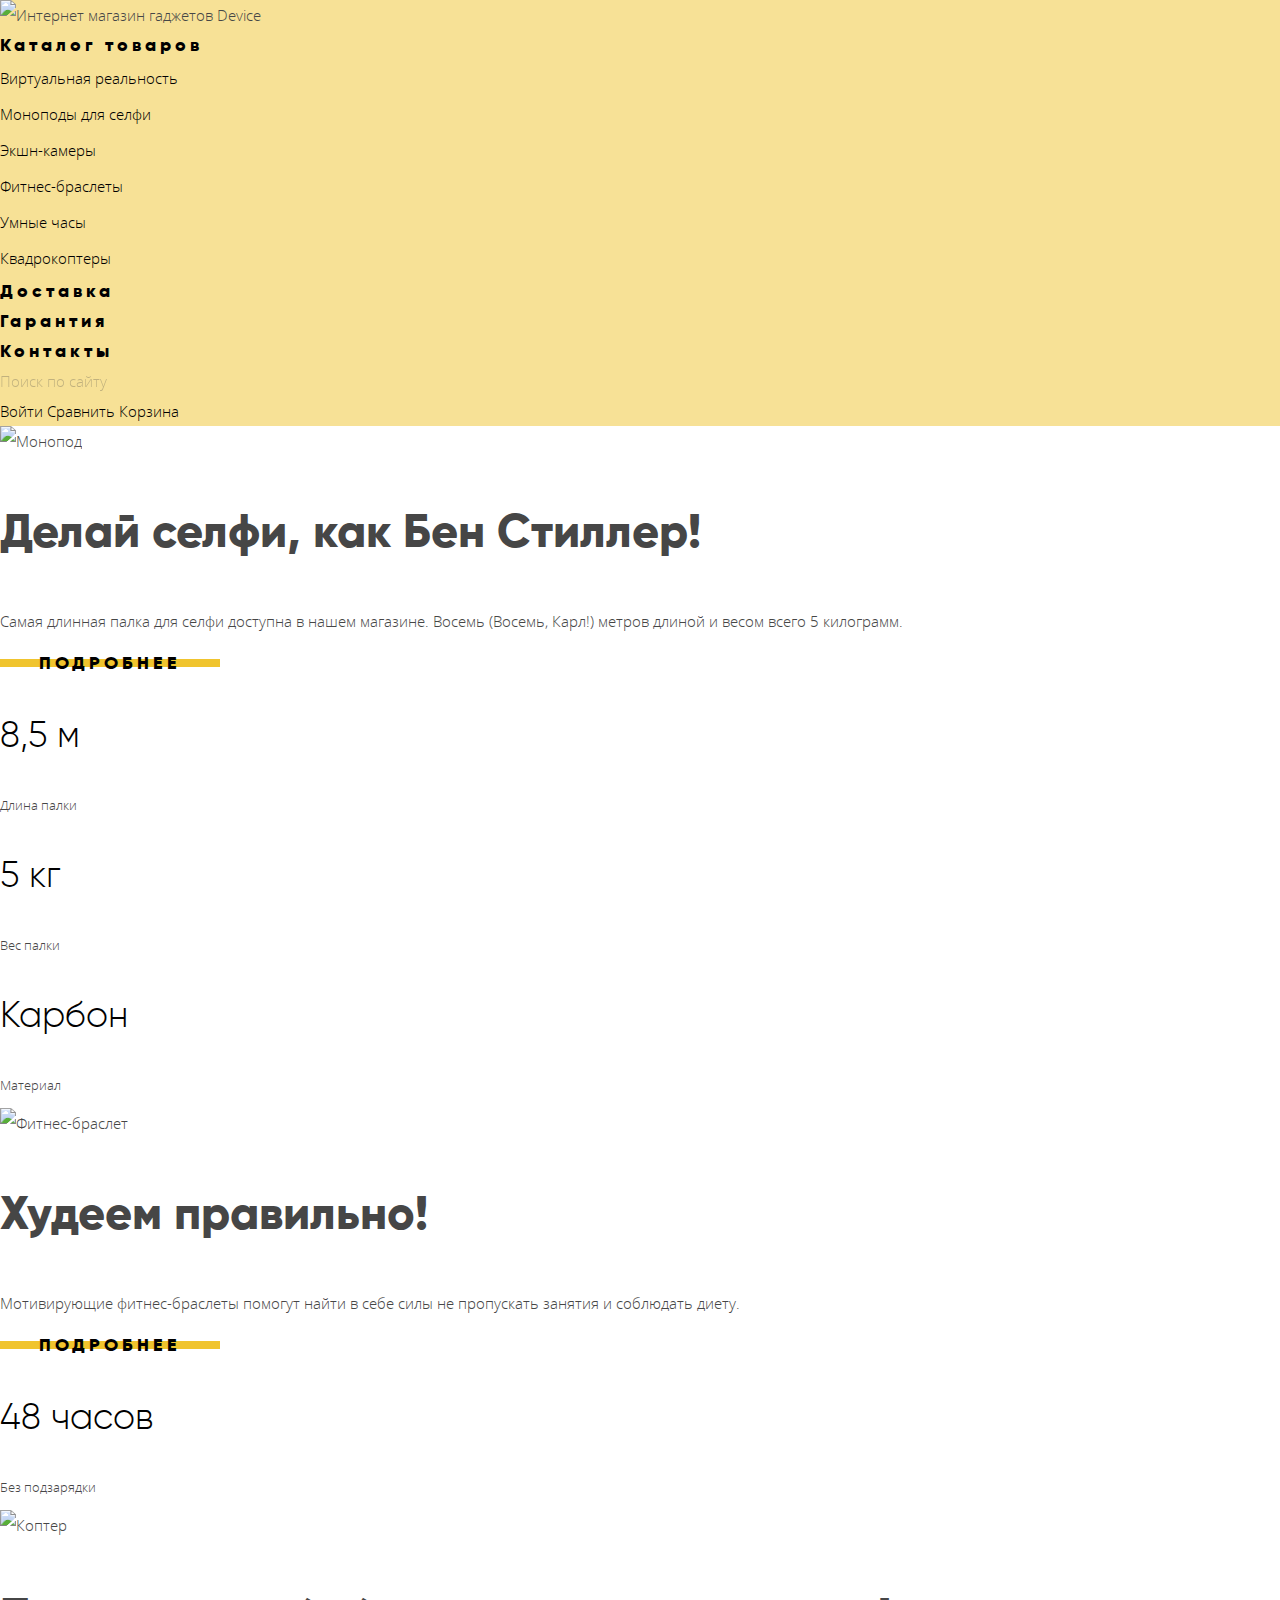
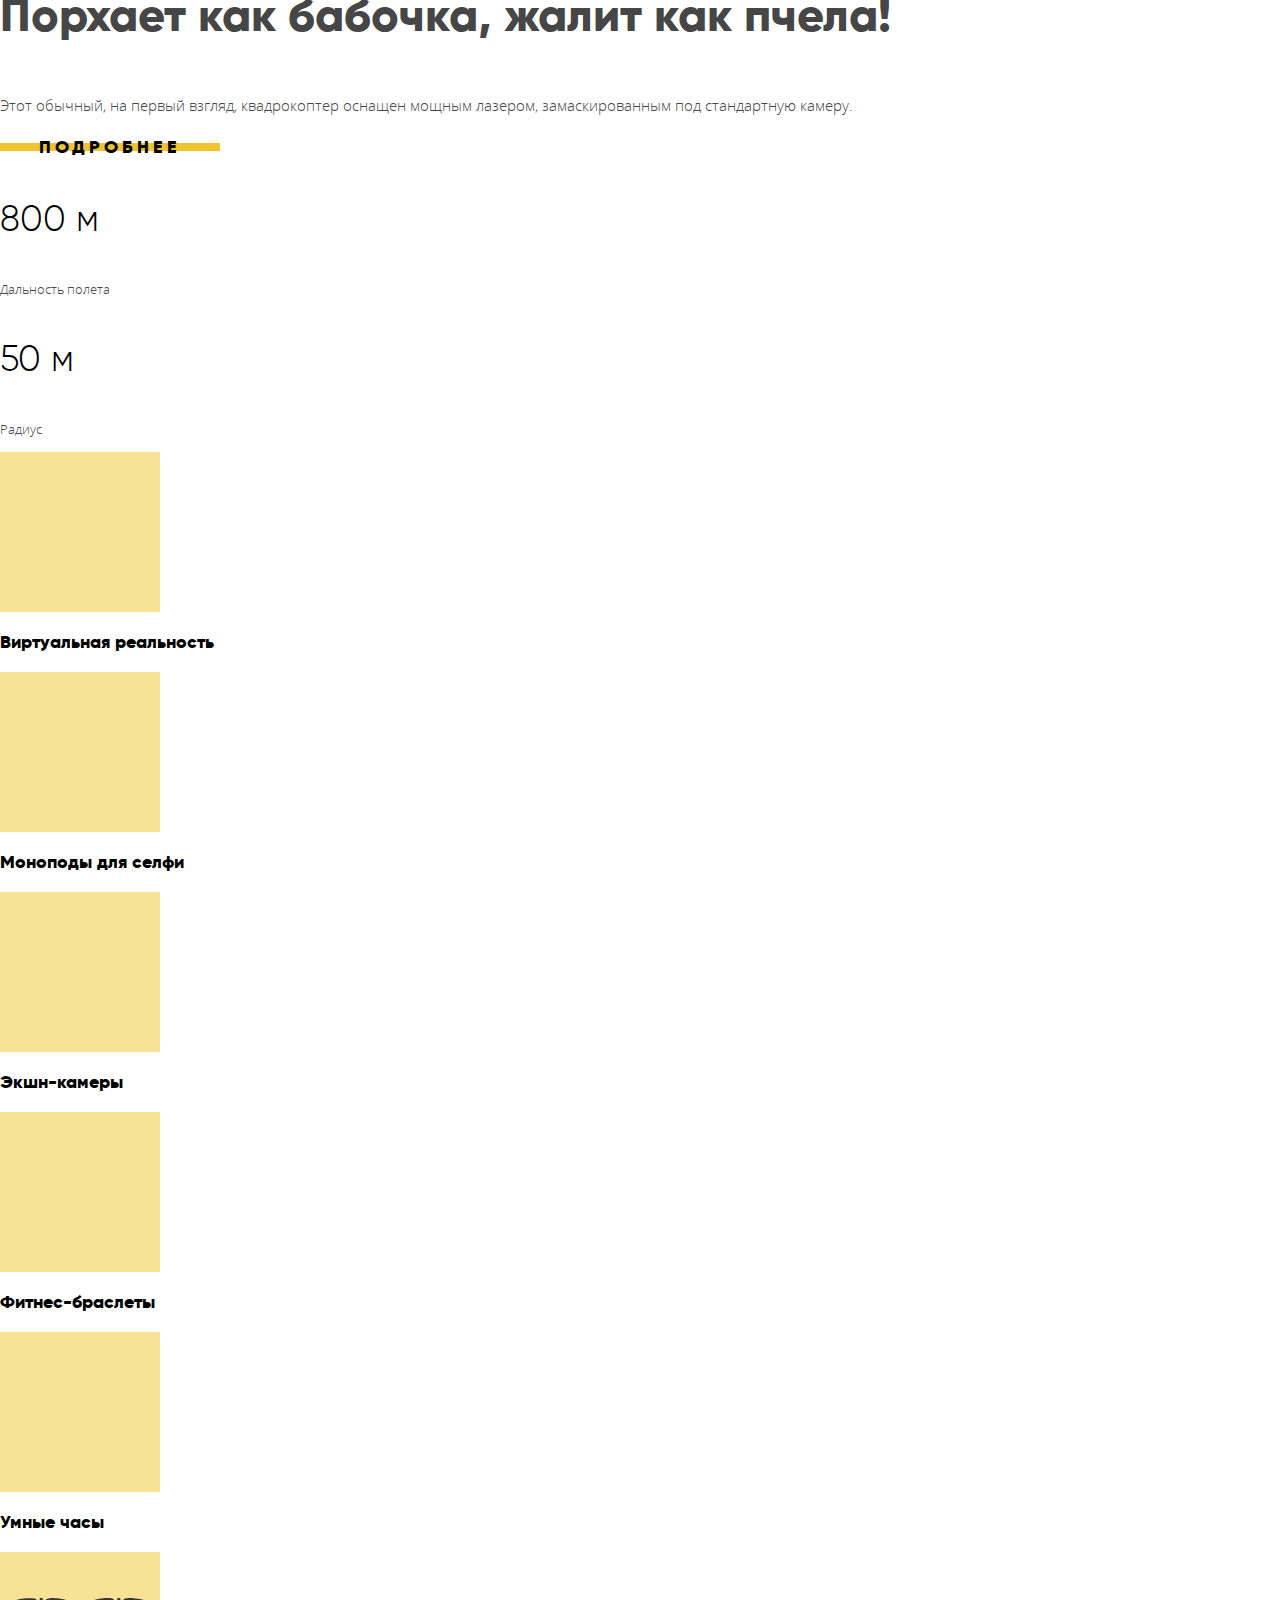
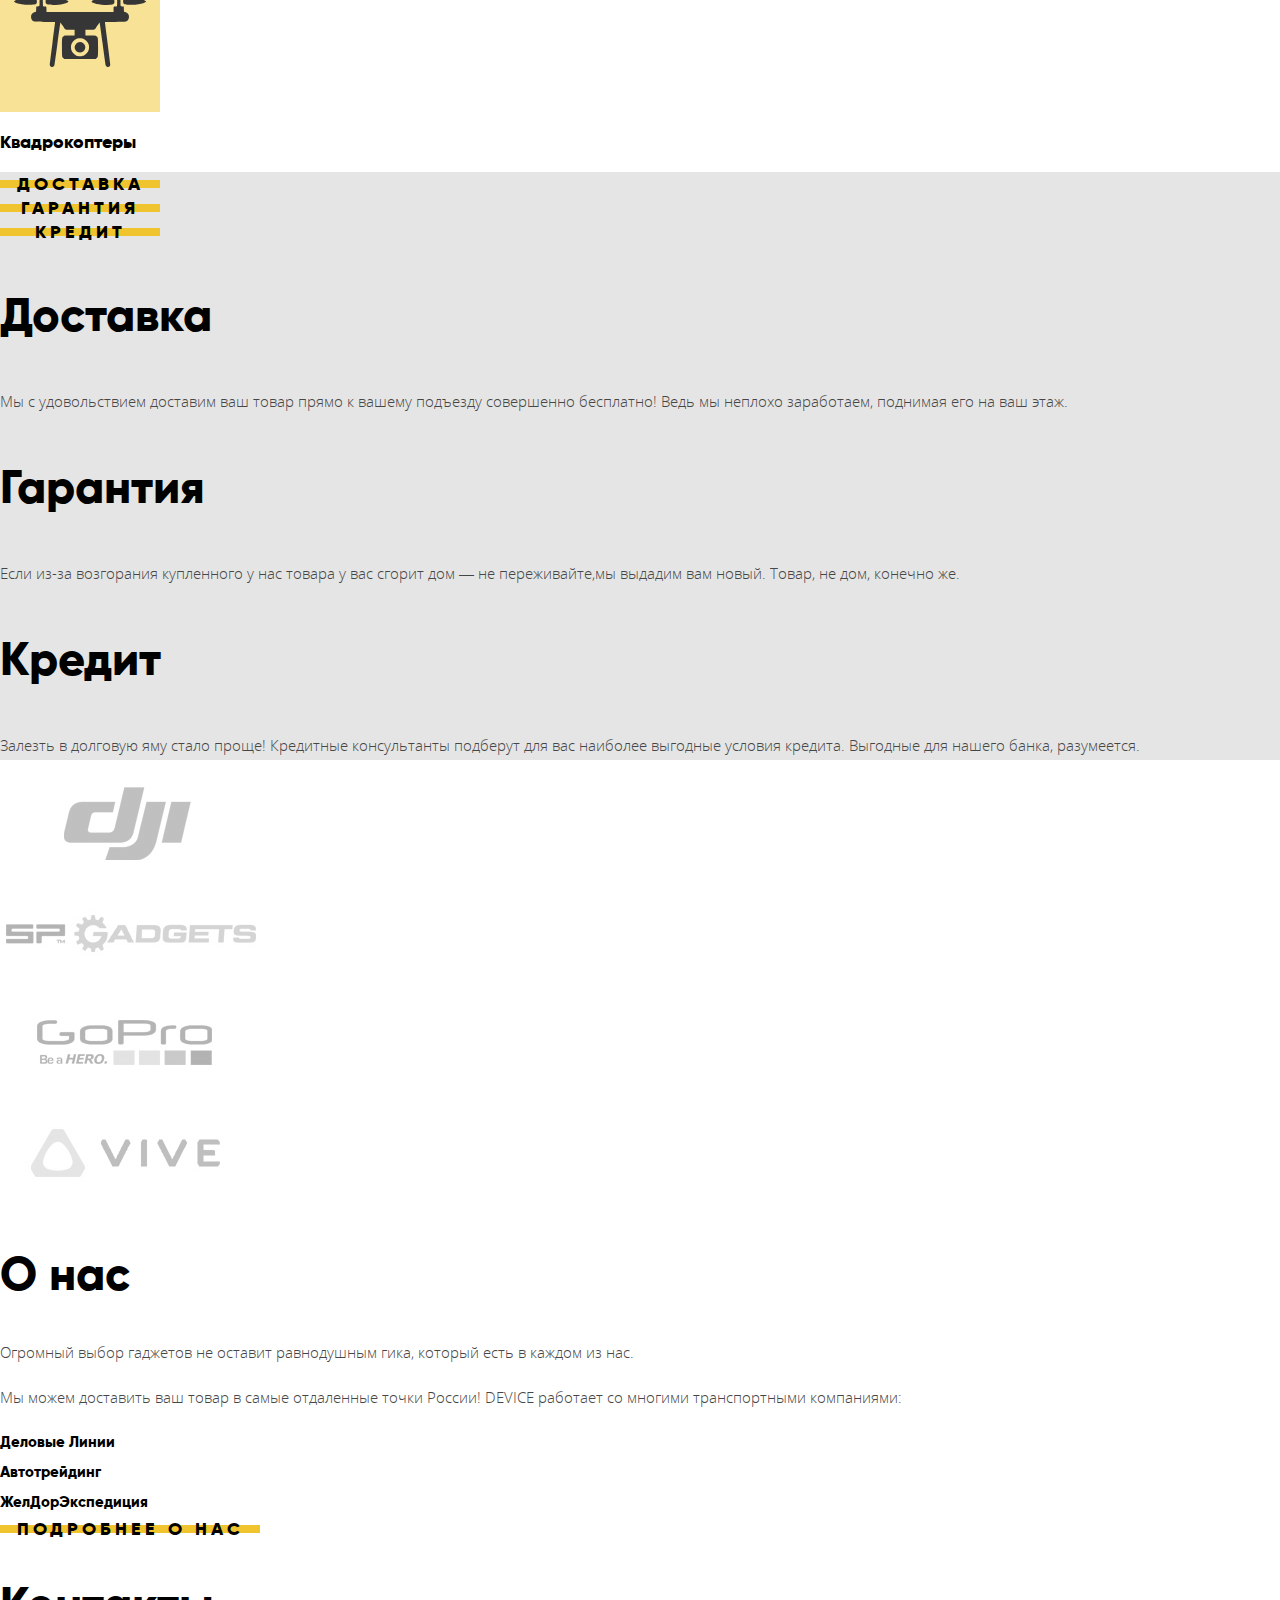
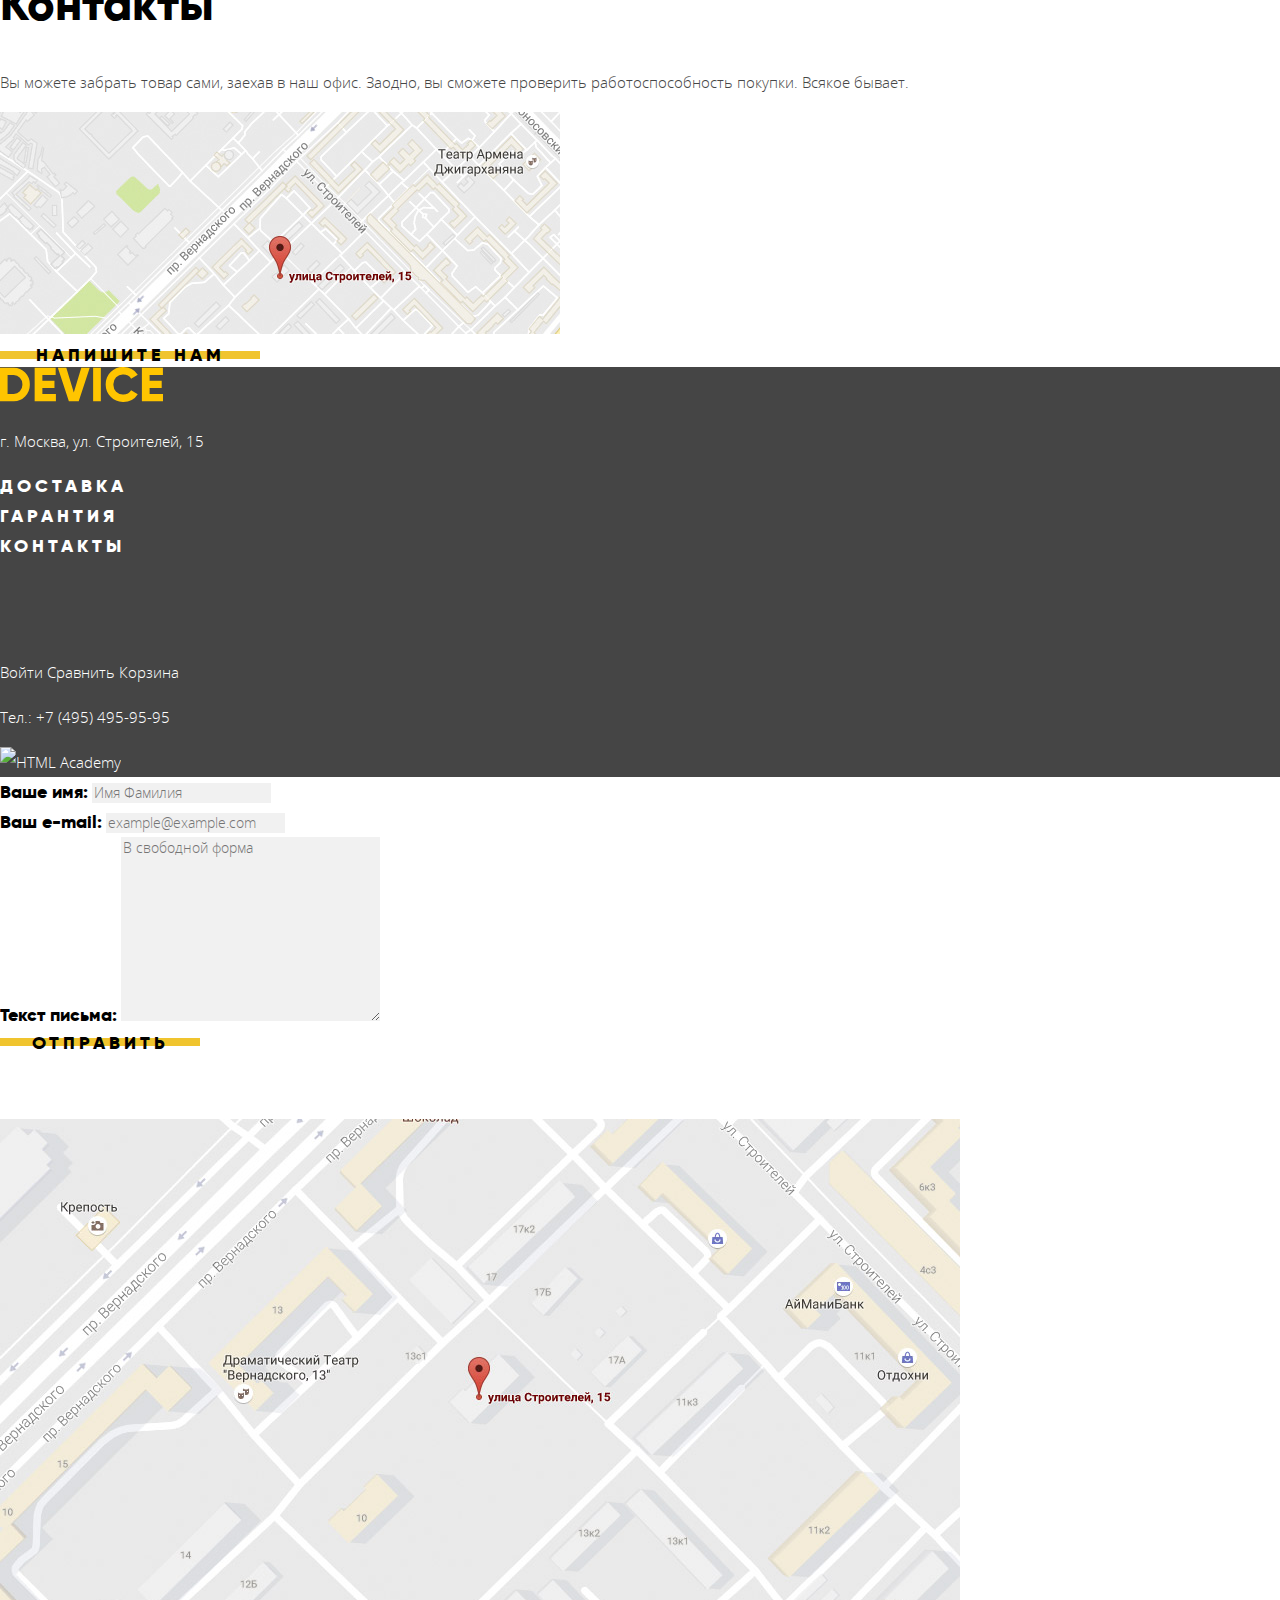
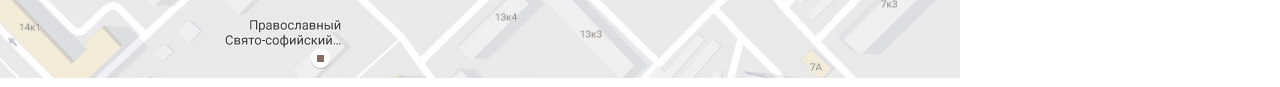
==== index.html @ e54c7c05 "Внесены небольшие изменения" ====
<!DOCTYPE html>
<html lang="ru">

<head>
  <meta charset="utf-8">
  <title>HTML Academy: Девайс</title>
  <link rel="stylesheet" href="css/normalize.css">
  <link rel="stylesheet" href="css/style.css">
</head>

<body>
  <header class="page-header">
    <nav class="page-navigation">
      <a aria-current="page">
        <img class="logo page-header__logo" src="img/logo.svg" width="163" height="35"
          alt="Интернет магазин гаджетов Device">
      </a>
      <ul class="main-menu list-format">
        <li class="main-menu__item">
          <a href="#">Каталог товаров</a>
          <ul class="sub-menu list-format">
            <li class="sub-menu__item"><a href="#">Виртуальная реальность</a></li>
            <li class="sub-menu__item"><a href="catalog-monopods.html">Моноподы для селфи</a></li>
            <li class="sub-menu__item"><a href="#">Экшн-камеры</a></li>
            <li class="sub-menu__item"><a href="#">Фитнес-браслеты</a></li>
            <li class="sub-menu__item"><a href="#">Умные часы</a></li>
            <li class="sub-menu__item"><a href="#">Квадрокоптеры</a></li>
          </ul>
        </li>
        <li class="main-menu__item"><a href="#">Доставка</a></li>
        <li class="main-menu__item"><a href="#">Гарантия</a></li>
        <li class="main-menu__item"><a href="#">Контакты</a></li>
      </ul>

      <form class="search-form" action="#" method="get">
        <label class="search-form__label" for="search-field">Поиск по сайту</label>
        <input class="search-form__field" type="search" name="search" id="search-field" placeholder="Введите текст">
        <button class="search-form__button" type="submit">Найти</button>
      </form>

      <a class="login-button header-user-menu__button" href="#">Войти</a>
      <a class="compare-button header-user-menu__button" href="#">Сравнить</a>
      <a class="cart-button header-user-menu__button" href="#">Корзина</a>
    </nav>
  </header>

  <main class="content">

    <h1 class="content__page-title visually-hidden">Интернет магазин гаджетов «Device»</h1>

    <section class="slider">

      <h2 class="content__section-title visually-hidden">Специальные предложения</h2>

      <article class="slider__item">
        <h3 class="slider__title visually-hidden">Монопод</h3>
        <img class="slider__image" src="img/slider-1.png" width="384" height="486" alt="Монопод">
        <p class="slider__motto">Делай селфи, как Бен Стиллер!</p>
        <p class="content__text">Самая длинная палка для селфи доступна в нашем магазине.
          Восемь (Восемь, Карл!) метров длиной и весом всего 5 килограмм.
        </p>
        <a class="content__button slider__button" href="#">Подробнее</a>
        <ul class="features list-format">
          <li class="feature-item">
            <p class="feature-item__text--big">8,5 м</p>
            <p class="feature-item__text--small">Длина палки</p>
          </li>
          <li class="feature-item">
            <p class="feature-item__text--big">5 кг</p>
            <p class="feature-item__text--small">Вес палки</p>
          </li>
          <li class="feature-item">
            <p class="feature-item__text--big">Карбон</p>
            <p class="feature-item__text--small">Материал</p>
          </li>
        </ul>
      </article>

      <article class="slider__item">
        <h3 class="slider__title visually-hidden">Фитнес-браслет</h3>
        <img class="slider__image" src="img/slider-2.png" width="345" height="485" alt="Фитнес-браслет">
        <p class="slider__motto">Худеем правильно!</p>
        <p class="slider__text">Мотивирующие фитнес-браслеты помогут найти в себе силы
          не пропускать занятия и соблюдать диету.</p>
        <a class="content__button slider__button" href="#">Подробнее</a>
        <ul class="features list-format">
          <li class="feature-item">

            <p class="feature-item__text--big">48 часов</p>
            <p class="feature-item__text--small">Без подзарядки</p>

          </li>
        </ul>
      </article>

      <article class="slider__item">
        <h3 class="slider__title visually-hidden">Коптер</h3>
        <img class="slider__image" src="img/slider-3.png" width="526" height="334" alt="Коптер">
        <p class="slider__motto">Порхает как бабочка, жалит как пчела!</p>
        <p class="slider__text">Этот обычный, на первый взгляд, квадрокоптер оснащен
          мощным лазером, замаскированным под стандартную камеру.</p>
        <a class="content__button slider__button" href="#">Подробнее</a>
        <ul class="features list-format">
          <li class="feature-item">
            <p class="feature-item__text--big">800 м</p>
            <p class="feature-item__text--small">Дальность полета</p>
          </li>
          <li class="feature-item">
            <p class="feature-item__text--big">50 м</p>
            <p class="feature-item__text--small">Радиус
          </li>
        </ul>
      </article>
    </section>

    <section class="popular">

      <h2 class="content__section-title visually-hidden">Популярные товары</h2>

      <ul class="popular__list list-format">
        <li class="popular__item">
          <a href="#">
            <div class="popular__img-bg">
              <div class="popular__img vr"></div>
            </div>
            <h3 class="popular__title">Виртуальная реальность</h3>
          </a>
        </li>

        <li class="popular__item">
          <a href="catalog-monopods.html">
            <div class="popular__img-bg ">
              <div class="popular__img monopods"></div>
            </div>
            <h3 class="popular__title">Моноподы для селфи</h3>
          </a>
        </li>

        <li class="popular__item">
          <a href="#">
            <div class="popular__img-bg">
              <div class="popular__img cameras"></div>
            </div>
            <h3 class="popular__title">Экшн-камеры</h3>
          </a>
        </li>

        <li class="popular__item">
          <a href="#">
            <div class="popular__img-bg">
              <div class="popular__img fitness-trackers"></div>
            </div>
            <h3 class="popular__title">Фитнес-браслеты</h3>
          </a>
        </li>
        <li class="popular__item">
          <a href="#">
            <div class="popular__img-bg">
              <div class="popular__img smart-watches"></div>
            </div>
            <h3 class="popular__title">Умные часы</h3>
          </a>
        </li>
        <li class="popular__item">
          <a href="#">
            <div class="popular__img-bg">
              <div class="popular__img copters"></div>
            </div>
            <h3 class="popular__title">Квадрокоптеры</h3>
          </a>
        </li>
      </ul>
    </section>

    <section class="services">

      <h2 class="content__section-title visually-hidden">Сервис</h2>

      <div class="services__left-side">
        <ul class="services__links list-format">
          <li class="services__link-item">
            <a class="content__button services__button" href="#">Доставка</a>
          </li>
          <li class="services__link-item">
            <a class="content__button services__button" href="#">Гарантия</a>
          </li>
          <li class="services__link-item">
            <a class="content__button services__button" href="#">Кредит</a>
          </li>
        </ul>
      </div>

      <div class="services__right_side">
        <ul class="services__list list-format">
          <li class="services__item">
            <h3 class="content__section-title">Доставка</h3>
            <p class="content__text">Мы с удовольствием доставим ваш товар прямо к вашему подъезду совершенно бесплатно!
              Ведь мы неплохо заработаем, поднимая его на ваш этаж.</p>
          </li>
          <li class="services__item">
            <h3 class="content__section-title">Гарантия</h3>
            <p class="content__text">Если из-за возгорания купленного у нас товара у вас сгорит дом — не переживайте,мы
              выдадим вам новый. Товар, не дом, конечно же.</p>
          </li>
          <li class="services__item">
            <h3 class="content__section-title">Кредит</h3>
            <p class="content__text">Залезть в долговую яму стало проще! Кредитные консультанты подберут для вас
              наиболее выгодные условия кредита. Выгодные для нашего банка, разумеется.</p>
          </li>
        </ul>
      </div>
    </section>

    <section class="brands">

      <h2 class="content__section-title visually-hidden">Бренды</h2>

      <ul class="brands__list list-format">
        <li class="brands__item">
          <a class="brands__link" href="#">
            <img class="brands__image" src="img/brand-1.jpg" width="260" height="100" alt="DJI">
          </a>
        </li>

        <li class="brands__item">
          <a class="brands__link" href="#">
            <img class="brands__image" src="img/brand-2.jpg" width="260" height="100" alt="SP GADGETS">
          </a>
        </li>

        <li class="brands__item">
          <a class="brands__link" href="#">
            <img class="brands__image" src="img/brand-3.jpg" width="260" height="100" alt="GoPro">
          </a>
        </li>

        <li class="brands__item">
          <a class="brands__link" href="#">
            <img class="brands__image" src="img/brand-4.jpg" width="260" height="100" alt="VIVE">
          </a>
        </li>
      </ul>
    </section>

    <section class="about">
      <h2 class="content__section-title">О нас</h2>
      <p class="content__text">
        Огромный выбор гаджетов не оставит равнодушным гика, который есть в
        каждом из нас.
      </p>
      <p class="content__text">
        Мы можем доставить ваш товар в самые отдаленные точки России! DEVICE
        работает со многими транспортными компаниями:
      </p>
      <ul class="about__list list-format">
        <li class="about__list-item">Деловые Линии</li>
        <li class="about__list-item">Автотрейдинг</li>
        <li class="about__list-item">ЖелДорЭкспедиция</li>
      </ul>
      <a class="content__button about__button" href="#">Подробнее о нас</a>
    </section>

    <section class="contacts">

      <h2 class="content__section-title">Контакты</h2>

      <p class="content__text">
        Вы можете забрать товар сами, заехав в наш офис. Заодно, вы сможете
        проверить работоспособность покупки. Всякое бывает.
      </p>
      <a class="contacts__map" href="#"><img src="img/map.jpg" width="560" height="222"
          alt="Карта офиса по адресу улица Строителей, 15"></a>
      <a class="content__button contacts__button" href="#">Напишите нам</a>
    </section>
  </main>

  <footer class="page-footer">

    <div class="page-footer__left-side">
      <a>
        <img class="logo page-footer__logo" src="img/logo-footer.svg" width="163" height="35"
          alt="Интернет магазин гаджетов Device">
      </a>
      <p class="page-footer__text">г. Москва, ул. Строителей, 15</p>
    </div>

    <div class="page-footer__mid-side">
      <ul class="page-footer__menu list-format">
        <li class="page-footer__menu-item">
          <a href="#">Доставка</a></li>
        <li class="page-footer__menu-item">
          <a href="#">Гарантия</a></li>
        <li class="page-footer__menu-item">
          <a href="#">Контакты</a></li>
      </ul>

      <ul class="page-footer__social list-format">
        <li>
          <a class="page-footer__social-item facebook" href="#" aria-label="facebook"></a>
        </li>

        <li>
          <a class="page-footer__social-item instagram" href="#" aria-label="instagram"></a>
        </li>

        <li>
          <a class="page-footer__social-item twitter" href="#" aria-label="twitter"></a>
        </li>
      </ul>
    </div>

    <div class="page-footer__right-side">
      <a class="login-button footer-user-menu__button" href="#">Войти</a>
      <a class="compare-button footer-user-menu__button" href="#">Сравнить</a>
      <a class="cart-button footer-user-menu__button" href="#">Корзина</a>
      <p class="page-footer__text">Тел.: +7 (495) 495-95-95</p>
      <a class="page-footer__dev-link" href="https://htmlacademy.ru/intensive/htmlcss">
        <img class="page-footer__dev-logo" src="img/logo-html-academy.svg" width="27" height="35" alt="HTML Academy">
      </a>
    </div>
  </footer>

  <section class="write-us">

    <h2 class="visually-hidden content__section-title">Форма обратной связи</h2>

    <form class="write-us__form" action="#" method="post">
      <div class="half-part">
        <label class="write-us__label" for="name-field">Ваше имя:</label>
        <input class="write-us__field" type="text" name="name" id="name-field" placeholder="Имя Фамилия">
      </div>
      <div class="half-part">
        <label class="write-us__label" for="email-field">Ваш e-mail:</label>
        <input class="write-us__field" type="email" name="email" id="email-field" placeholder="example@example.com">
      </div>
      <label class="write-us__label" for="message-field">Текст письма:</label>
      <textarea class="write-us__field" name="message" id="message-field" cols="30" rows="10"
        placeholder="В свободной форма"></textarea>
      <button class="content__button write-us__button " type="submit">Отправить</button>
    </form>

    <button class="close_button" type="button" aria-label="Закрыть"></button>

  </section>

  <section class="popup-map">

    <h2 class="visually-hidden content__section-title">Карта с адресом</h2>

    <img src="img/map-big.jpg" alt="Адрес офиса: г. Москва, ул. Строителей, 15">

    <button class="close_button" type="button" aria-label="Закрыть"></button>

  </section>

</body>

</html>
---- css/style.css ----
@font-face {
  font-family: 'Gilroy';
  font-style: normal;
  font-weight: 800;
  src:
        url('../fonts/gilroyextrabold.woff2') format('woff2'),
        url('../fonts/gilroyextrabold.woff') format('woff');
}

@font-face {
  font-family: 'Gilroy';
  font-style: normal;
  font-weight: 300;
  src:
        url('../fonts/gilroylight.woff2') format('woff2'),
        url('../fonts/gilroylight.woff') format('woff');
}

@font-face {
  font-family: 'Open Sans';
  font-style: normal;
  font-weight: 300;
  src:
        url('../fonts/opensanslight.woff2') format('woff2'),
        url('../fonts/opensanslight.woff') format('woff');
}


body{
  font-family: "Open Sans", "Arial", sans-serif;
  font-size: 15px;
  line-height: 30px;
  font-weight: 300;
  color: #464646;
}

a {
  text-decoration: none;
}

.content__button {
  font-family: "Gilroy", "Arial", sans-serif;
  font-weight: 800;
  font-size: 18px;
  line-height: 24px;
  letter-spacing: 4px;
  text-align: center;
  text-transform: uppercase;
  position: relative;
  display: block;
  color: #000000;
  width: 220px;
  z-index: 1;
}

.content__button::after {
  content: "";
  width: inherit;
  height: 8px;
  background: #f0c42e;
  position: absolute;
  top: 8px;
  left: 0;
  display: block;
  z-index: -1;
}

.content__button:hover::after,
.content__button:focus::after {
  transform: scaleY(5);
}

.content__button:active {
  color: rgba(0, 0, 0, 0.3);
}

.list-format {
  margin: 0;
  padding: 0;
  list-style: none;
}

.visually-hidden {
  position: absolute;
  width: 1px;
  height: 1px;
  margin: -1px;
  border: 0;
  padding: 0;
  clip: rect(0 0 0 0);
  overflow: hidden;
}

/* Header */

.page-navigation{
  background-color: #f7e196;
}

.main-menu a {
  font-family: "Gilroy", "Arial", sans-serif;
  font-size: 18px;
  line-height: 24px;
  font-weight: 800;
  color: #000000;
  letter-spacing: 4px;
}

.main-menu a:hover,
.main-menu a:focus {
  opacity: 0.6;
}

.main-menu a:active {
  opacity: 0.3;
}

.sub-menu a {
  font-family: inherit;
  font-size: 15px;
  line-height: 36px;
  font-weight: 300;
  letter-spacing: 0;
}

.sub-menu a:hover,
.sub-menu a:focus {
  opacity: 0.6;
}

.sub-menu a:active {
  opacity: 0.3;
}

.header-user-menu__button {
  font-family: inherit;
  font-size: 15px;
  line-height: 30px;
  font-weight: 300;
  color: #000000;
}

.header-user-menu__button:hover,
.header-user-menu__button:focus {
  opacity: 0.6;
}

.header-user-menu__button:active {
  opacity: 0.3;
}

.page-header__logo--clickable:hover,
.page-header__logo--clickable:focus {
  opacity: 0.6;
}

.page-header__logo--clickable:active {
  opacity: 0.3;
}

/* ------------------!!!--------------------

                Search Form

  ------------------!!!-------------------- */

.search-form__label {
  opacity: 0.3;
}

.search-form__label:hover {
  opacity: 0.6;
}

.search-form__field {
  border: none;
  background-color: #f7e196;
}

.search-form__button {
  display: none;
  font: inherit;
  background-color: transparent;
  border: 2px solid #000000;
}

.search-form__field::placeholder {
  color: transparent;
}

.search-form__field:focus {
  border-bottom: 2px solid #000000;
}
.search-form__field:focus + .search-form__button {
  display: inline-block;
}

.search-form__field:focus::placeholder {
  color: #000000;

}

.search-form__button:hover,
.search-form__button:focus {
  color: #ffffff;
  background-color: #000000;
}

.search-form__button:active {
  color: rgba(255, 255, 255, 0.3);
  background-color: #000000;
}


/* ------------------!!!-------------------- */



/* Sliders */

.slider__motto {
  font-family: "Gilroy", "Arial", sans-serif;
  font-weight: 800;
  font-size: 47px;
  line-height: 56px;
}

.slider__button {
  width: 220px;
}

.feature-item__text--big {
  font-family: "Gilroy", "Arial", sans-serif;
  font-weight: 300;
  font-size: 36px;
  line-height: 48px;
  color: #000000;

}

.feature-item__text--small {
  font-size: 13px;
  line-height: 20px;
  color: #464646;
  font-weight: 300;
}


/* Popular */

.popular__item a {
  color: #000000;
}

.popular__img-bg {
  height: 160px;
  width: 160px;
  background-color: rgba(240, 197, 46, 0.5);
}

.popular__img {
  height: 160px;
  width: 160px;
  background-repeat: no-repeat;
  background-position: 50% 50%;
}

.vr {
  background-image: url("../img/popular-1.svg");
}

.monopods {
  background-image: url("../img/popular-2.svg");
  background-position: 50% 100%;
}

.cameras {
  background-image: url("../img/popular-3.svg");
}

.fitness-trackers {
  background-image: url("../img/popular-4.svg");
}

.smart-watches {
  background-image: url("../img/popular-5.svg");
}

.copters {
  background-image: url("../img/popular-6.svg");
}

a:hover .popular__img-bg,
a:focus .popular__img-bg           {
  background-color: rgba(240, 197, 46, 1);
}

a:active .popular__img {
  filter: opacity(0.3);
}

.popular__item a:active {
  color: rgba(0, 0, 0, 0.3)
}

.popular__title {
  font-family: "Gilroy", "Arial", sans-serif;
  font-size: 18px;
  line-height: 24px;
}


/* Services */

.services {
  background-color: #e5e5e5;
}

.services__button {
  width: 160px;
}

.services__button:active {
  color: #f7e184;
}

.services__button:active::after {
  width: 278px;
  background-color: #000000;
}

.content__page-title,
.content__section-title {
  font-family: "Gilroy", "Arial", sans-serif;
  font-weight: 800;
  font-size: 47px;
  line-height: 48px;
  color: #000000;
}

.content__text {
  font-weight: 300;
  font-size: 15px;
  line-height: 30px;
  color: #464646;
}

/* Brands */

.brands__item a{
  filter: opacity(.3) grayscale(1);
}

.brands__item a:hover,
.brands__item a:focus {
  filter: none;
}


/* About */

.about__list-item{
  font-family: "Gilroy", "Arial", sans-serif;
  font-weight: 800;
  font-size: 15px;
  line-height: 30px;
  color: #000000;
}

.about__button {
  width: 260px;
}

/* Contacts */

.contacts__button {
  width: 260px;
}

/* Footer */

.page-footer {
  background-color: #454545;
}

.page-footer__logo--clickable:hover,
.page-footer__logo--clickable:focus {
  opacity: 0.6;
}

.page-footer__logo--clickable:active {
  opacity: 0.3;
}

.page-footer__text{
  color: #ffffff;
}

.page-footer a {
  color: #ffffff;
}

.page-footer__menu-item a {
  font-family: "Gilroy", "Arial", sans-serif;
  font-weight: 800;
  font-size: 18px;
  line-height: 24px;
  text-transform: uppercase;
  letter-spacing: 4px;
}

.page-footer__menu-item a:hover,
.page-footer__menu-item a:focus {
  color: rgba(255, 255, 255, 0.6)
}

.page-footer__menu-item a:active {
  color: rgba(255, 255, 255, 0.3)
}

.page-footer__social-item {
  display: block;
  width: 32px;
  height: 32px;
  background-repeat: no-repeat;
  background-position: 50% 50%;
  opacity: 0.3;
}

.page-footer__social-item:hover,
.page-footer__social-item:focus {
  opacity: 0.6;
}

.page-footer__social-item:active {
  opacity: 0.1;
}

.facebook {
  background-image: url("../img/facebook.svg");
}
.instagram {
  background-image: url("../img/instagram.svg");
}
.twitter {
  background-image: url("../img/twetter.svg");
}

.footer-user-menu__button {
  font-family: inherit;
  font-size: 15px;
  line-height: 30px;
  font-weight: 300;
  color: #ffffff;
}

.footer-user-menu__button:hover,
.footer-user-menu__button:focus {
  opacity: 0.6;
}

.footer-user-menu__button:active {
  opacity: 0.3;
}

.page-footer__dev-link:hover,
.page-footer__dev-link:focus {
  opacity: 0.6;
}

.page-footer__dev-link:active {
  opacity: 0.3;
}


/*  write us */

.close_button {
  width: 55px;
  height: 55px;
  border: none;
  background-color: transparent;
  background-image: url("../img/modal-close.svg");
  background-repeat: no-repeat;
  background-position: 50% 50%;
  opacity: .5;
}

.close_button:hover,
.close_button:focus {
  opacity: 1;
}

.close_button:active {
  opacity: .3;
}

.write-us__label {
  font-family: "Gilroy", "Arial", sans-serif;
  font-weight: 800;
  font-size: 18px;
  line-height: 24px;
  color: #000000;
}

.write-us__field {
  border: none;
  background-color: #f1f1f1;
  font-size: 14px;
  line-height: 18px;
}

.write-us__field:hover {
  background-color: #eaeaea;
}

.write-us__field:focus {
  background-color: #ffffff;
  border: 3px solid #f0c52e;
}

.write-us__field:invalid {
  background-color: #edb5b5;
}

.write-us__button {
  width: 200px;
  background-color: transparent;
  border: none;
}


/* breadcrumbs */
.breadcrumbs,
.breadcrumbs__item a{
  color: rgba(0, 0, 0, 0.3);
}

.breadcrumbs__item a:hover,
.breadcrumbs__item a:focus{
  color: rgba(0, 0, 0, 0.6);
}

.breadcrumbs__item a:active {
  color: rgba(0, 0, 0, 0.2);
}




/* Filters */

.filter-sorting-title {
  font-family: "Gilroy", "Arial", sans-serif;
  font-weight: 800;
  font-size: 16px;
  line-height: 24px;
  text-transform: uppercase;
  letter-spacing: 3px;
  color: #000000;
}

.filters__title {
  background-color: #dcdcdc;
}

.filter {
  background-color: #efefef;

}

.filters__button {
  width: 200px;
  border: none;
  background-color: transparent;
}

.form__title {
  font-family: "Gilroy", "Arial", sans-serif;
  font-weight: 800;
  font-size: 18px;
  line-height: 24px;
  letter-spacing: 0px;
  color: #000000;
}

.form__fields {
  border: none;
}

.form__input {
  background-color: transparent;
}

.form__label {
  font-weight: 300;
  font-size: 14px;
  line-height: 40px;
  letter-spacing: 0px;
  color: #000000;

}

/* Sorting */

.sorting {
  background: #efefef;
}


/* Products */

.product-item {
  position: relative;
}

.product-item__hover {
  position: absolute;
  width: 360px;
  height: 380px;
  top: 0;
  display: flex;
  flex-direction: column;
  justify-content: center;
  align-items: center;

  opacity: 0;
}

.product-item__hover a {
  margin-bottom: 20px;
}

.add-to-cart-button {
  width: 200px;
}

.add-to-compare-button {
  font-size: 13px;
  letter-spacing: 0px;
  line-height: 20px;
  color: rgba(0, 0, 0, 0.5);
  font-weight: 300;
}

.add-to-compare-button:hover,
.add-to-compare-button:focus {
  color: rgba(0, 0, 0, 1);
}

.add-to-compare-button:active {
  color: rgba(0, 0, 0, 0.2);
}

.product-item__hover:hover {
  background-color: rgba(238, 238, 238, 0.7);
  opacity: 1;
}

.product-item__title {
  font-family: "Gilroy", "Arial", sans-serif;
  font-weight: 800;
  font-size: 18px;
  line-height: 24px;
  letter-spacing: 0px;

}

.product-item__title a {
  color: #000000;
}


/* Pagination */

.pagination {
  background-color: #ebebeb;
}

.pagination__nav,
.pagination_link {
  font-family: "Gilroy", "Arial", sans-serif;
  font-weight: 800;
  font-size: 16px;
  letter-spacing: 3px;
  line-height: 24px;
  color: #000000;
}

.pagination_link {
  color: rgba(0, 0, 0, 0.3);
}

.current {
  color: #000000;
}

.pagination__nav:hover,
.pagination__nav:focus {
  background-color: #d8d8d8;
}

.pagination__nav:active {
  color: rgba(0, 0, 0, 0.3);
}
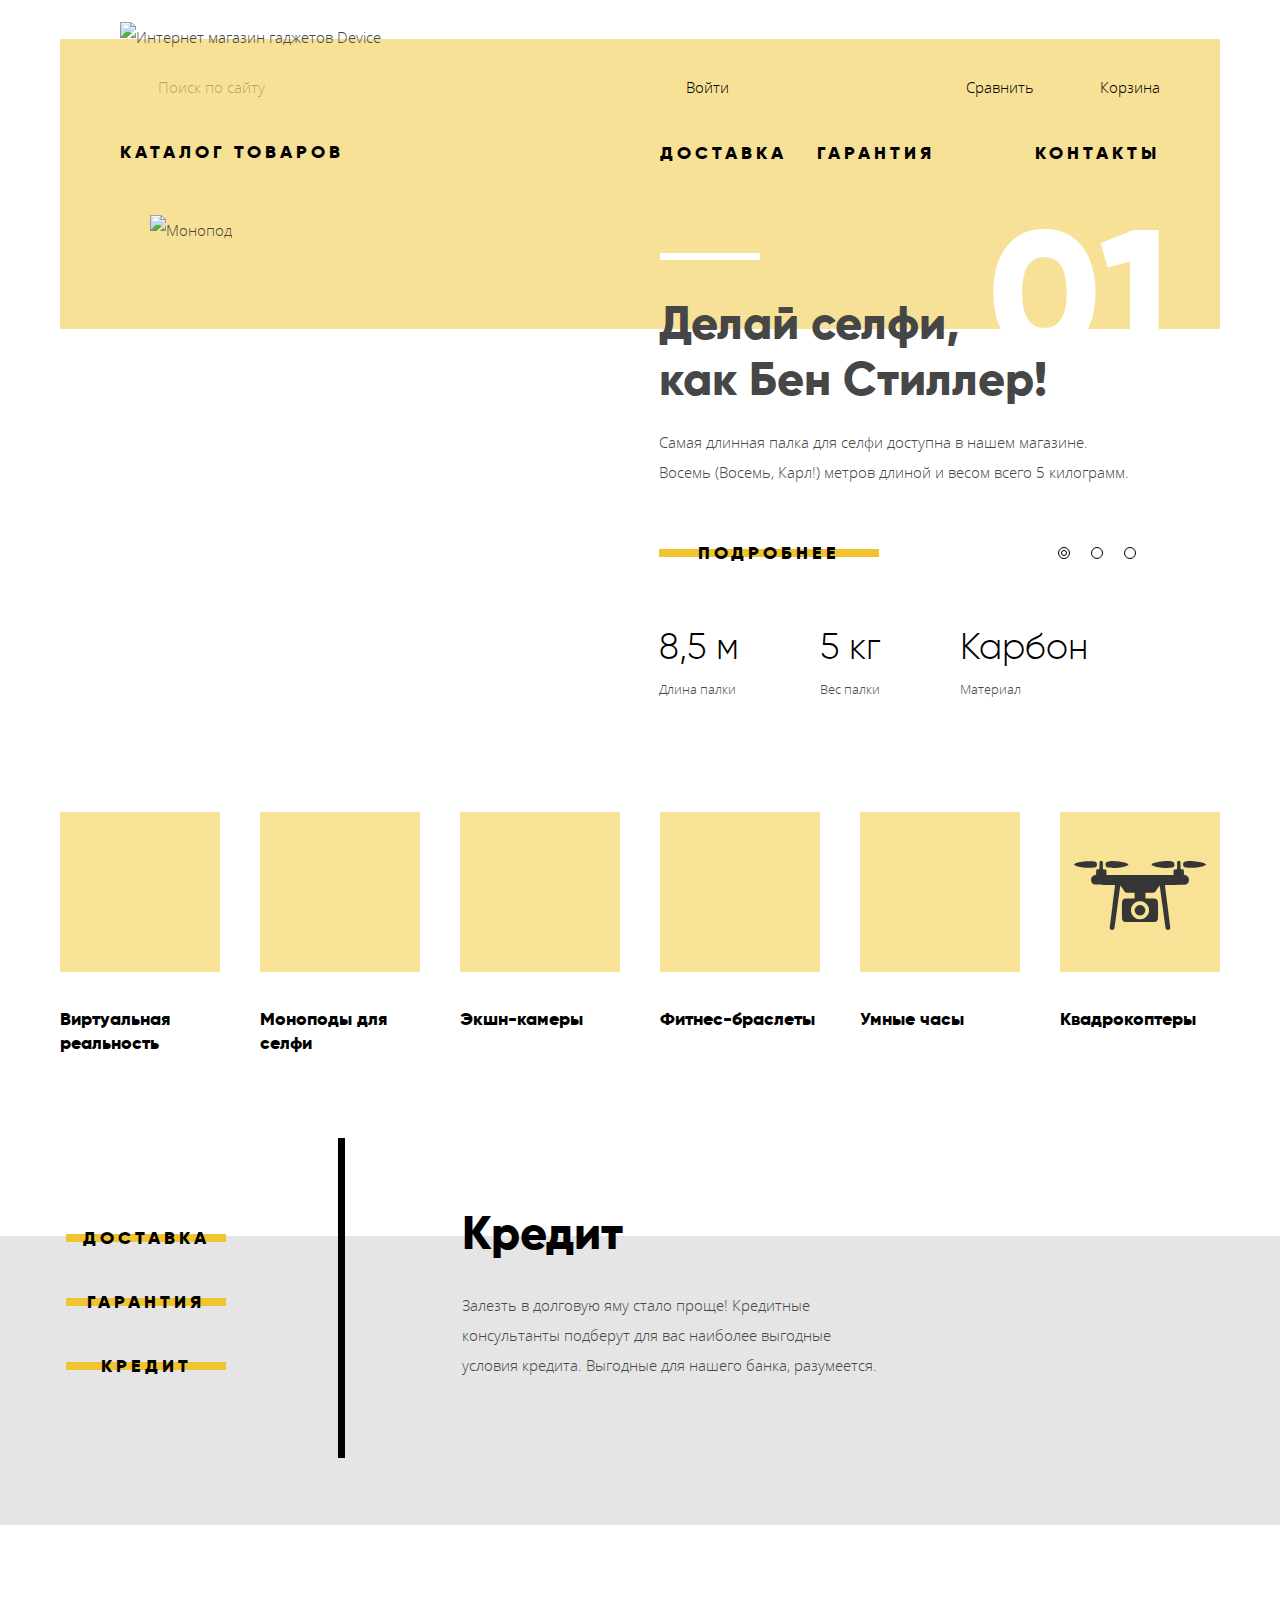
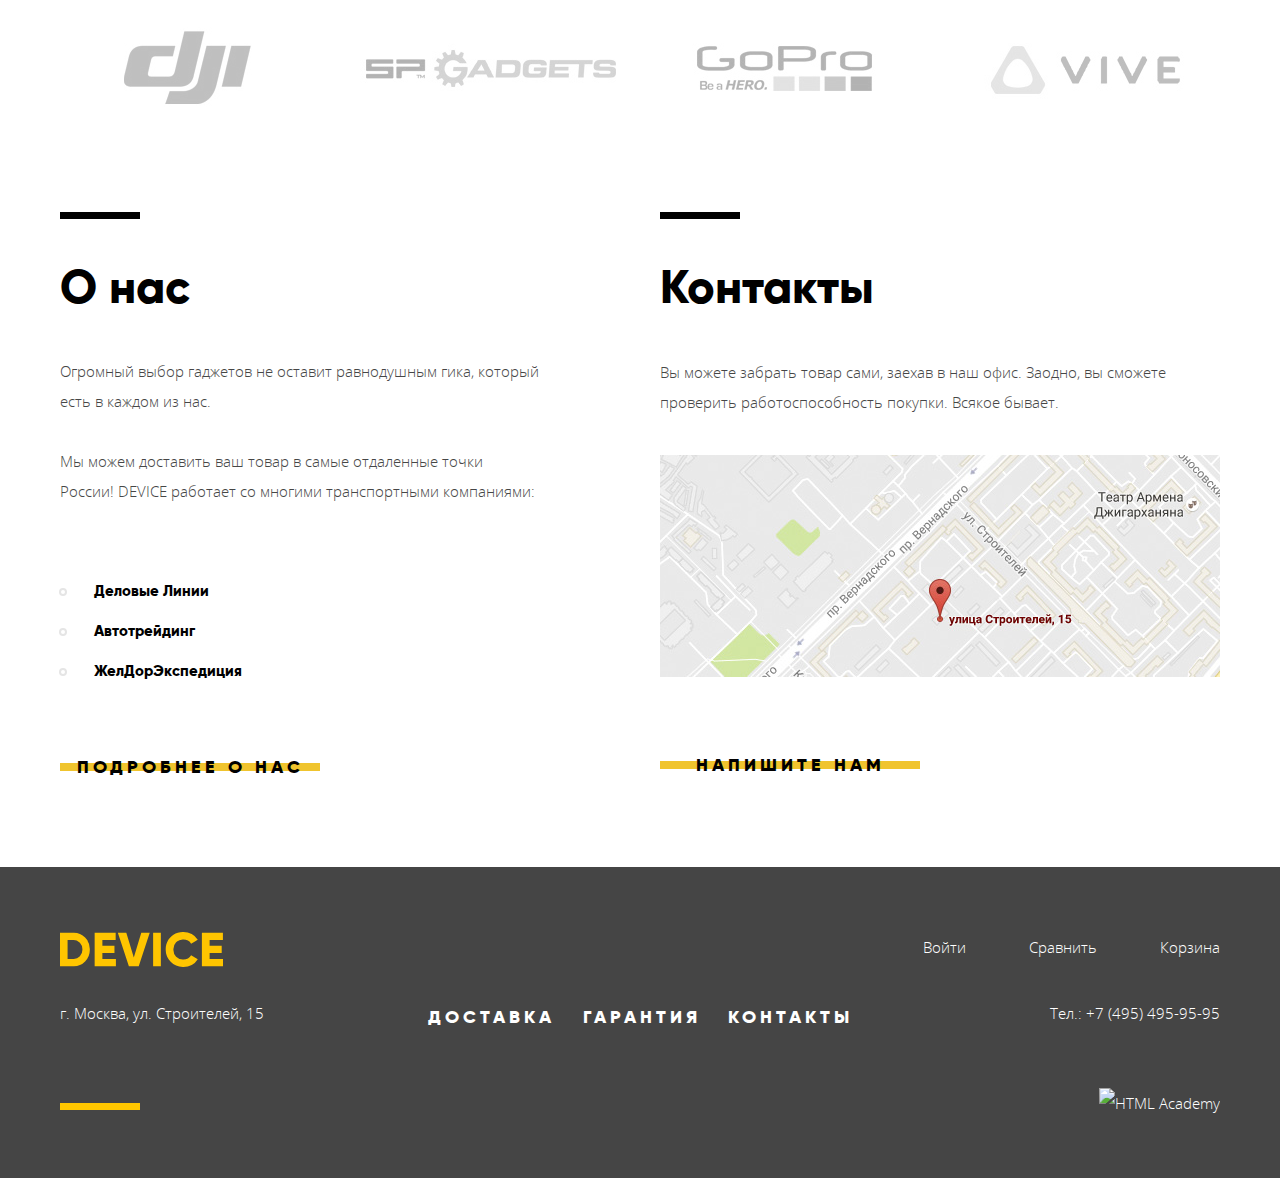
==== commit 5721b02a: "Исправлены сетки" ====
--- a/index.html
+++ b/index.html
@@ -10,37 +10,65 @@
 
 <body>
   <header class="page-header">
-    <nav class="page-navigation">
-      <a aria-current="page">
-        <img class="logo page-header__logo" src="img/logo.svg" width="163" height="35"
+    <nav class="page-navigation container">
+      <a class="page-header__logo-container" aria-current="page">
+        <img class="page-header__logo" src="img/logo.svg" width="163" height="35"
           alt="Интернет магазин гаджетов Device">
       </a>
-      <ul class="main-menu list-format">
-        <li class="main-menu__item">
-          <a href="#">Каталог товаров</a>
-          <ul class="sub-menu list-format">
-            <li class="sub-menu__item"><a href="#">Виртуальная реальность</a></li>
-            <li class="sub-menu__item"><a href="catalog-monopods.html">Моноподы для селфи</a></li>
-            <li class="sub-menu__item"><a href="#">Экшн-камеры</a></li>
-            <li class="sub-menu__item"><a href="#">Фитнес-браслеты</a></li>
-            <li class="sub-menu__item"><a href="#">Умные часы</a></li>
-            <li class="sub-menu__item"><a href="#">Квадрокоптеры</a></li>
-          </ul>
-        </li>
-        <li class="main-menu__item"><a href="#">Доставка</a></li>
-        <li class="main-menu__item"><a href="#">Гарантия</a></li>
-        <li class="main-menu__item"><a href="#">Контакты</a></li>
-      </ul>
-
-      <form class="search-form" action="#" method="get">
-        <label class="search-form__label" for="search-field">Поиск по сайту</label>
-        <input class="search-form__field" type="search" name="search" id="search-field" placeholder="Введите текст">
-        <button class="search-form__button" type="submit">Найти</button>
-      </form>
-
-      <a class="login-button header-user-menu__button" href="#">Войти</a>
-      <a class="compare-button header-user-menu__button" href="#">Сравнить</a>
-      <a class="cart-button header-user-menu__button" href="#">Корзина</a>
+
+      <div class="top">
+        <div class="columns">
+          <div class="column left-column">
+            <form class="search-form" action="#" method="get">
+
+              <label class="search-form__label visually-hidden" for="search-field">Поиск по сайту</label>
+
+              <input class="search-form__field" type="search" name="search" id="search-field"
+                placeholder="Поиск по сайту">
+
+              <button class="search-form__button" type="button">Найти</button>
+
+            </form>
+          </div>
+
+          <div class="column right-column">
+            <a class="login-button header-user-menu__button" href="#">Войти</a>
+            <a class="compare-button header-user-menu__button" href="#">Сравнить</a>
+            <a class="cart-button header-user-menu__button" href="#">Корзина</a>
+          </div>
+        </div>
+      </div>
+
+      <div class="main-menu columns">
+        <div class="column left-column">
+          <div class="main-menu__wrapper">
+            <a class="main-menu__item main-menu__catalog" href="#">Каталог товаров</a>
+            <div class="sub-menu container">
+              <div class="columns">
+                <div class="column left-side">
+                  <a class="sub-menu__item" href="#">Виртуальная реальность</a>
+                  <a class="sub-menu__item" href="catalog-monopods.html">Моноподы для селфи</a>
+                  <a class="sub-menu__item" href="#">Экшн-камеры</a>
+                </div>
+                <div class="column middle-side">
+                  <a class="sub-menu__item" href="#">Фитнес-браслеты</a>
+                  <a class="sub-menu__item" href="">Умные часы</a>
+                </div>
+                <div class="column right-side">
+                  <a class="sub-menu__item" href="#">Квадрокоптеры</a>
+                </div>
+              </div>
+            </div>
+          </div>
+        </div>
+
+        <div class="column right-column">
+          <a class="main-menu__item" href="#">Доставка</a>
+          <a class="main-menu__item" href="#">Гарантия</a>
+          <a class="main-menu__item" href="#">Контакты</a>
+        </div>
+
+      </div>
     </nav>
   </header>
 
@@ -50,74 +78,151 @@
 
     <section class="slider">
 
-      <h2 class="content__section-title visually-hidden">Специальные предложения</h2>
-
-      <article class="slider__item">
-        <h3 class="slider__title visually-hidden">Монопод</h3>
-        <img class="slider__image" src="img/slider-1.png" width="384" height="486" alt="Монопод">
-        <p class="slider__motto">Делай селфи, как Бен Стиллер!</p>
-        <p class="content__text">Самая длинная палка для селфи доступна в нашем магазине.
-          Восемь (Восемь, Карл!) метров длиной и весом всего 5 килограмм.
-        </p>
-        <a class="content__button slider__button" href="#">Подробнее</a>
-        <ul class="features list-format">
-          <li class="feature-item">
-            <p class="feature-item__text--big">8,5 м</p>
-            <p class="feature-item__text--small">Длина палки</p>
-          </li>
-          <li class="feature-item">
-            <p class="feature-item__text--big">5 кг</p>
-            <p class="feature-item__text--small">Вес палки</p>
-          </li>
-          <li class="feature-item">
-            <p class="feature-item__text--big">Карбон</p>
-            <p class="feature-item__text--small">Материал</p>
-          </li>
-        </ul>
-      </article>
-
-      <article class="slider__item">
-        <h3 class="slider__title visually-hidden">Фитнес-браслет</h3>
-        <img class="slider__image" src="img/slider-2.png" width="345" height="485" alt="Фитнес-браслет">
-        <p class="slider__motto">Худеем правильно!</p>
-        <p class="slider__text">Мотивирующие фитнес-браслеты помогут найти в себе силы
-          не пропускать занятия и соблюдать диету.</p>
-        <a class="content__button slider__button" href="#">Подробнее</a>
-        <ul class="features list-format">
-          <li class="feature-item">
-
-            <p class="feature-item__text--big">48 часов</p>
-            <p class="feature-item__text--small">Без подзарядки</p>
-
-          </li>
-        </ul>
-      </article>
-
-      <article class="slider__item">
-        <h3 class="slider__title visually-hidden">Коптер</h3>
-        <img class="slider__image" src="img/slider-3.png" width="526" height="334" alt="Коптер">
-        <p class="slider__motto">Порхает как бабочка, жалит как пчела!</p>
-        <p class="slider__text">Этот обычный, на первый взгляд, квадрокоптер оснащен
-          мощным лазером, замаскированным под стандартную камеру.</p>
-        <a class="content__button slider__button" href="#">Подробнее</a>
-        <ul class="features list-format">
-          <li class="feature-item">
-            <p class="feature-item__text--big">800 м</p>
-            <p class="feature-item__text--small">Дальность полета</p>
-          </li>
-          <li class="feature-item">
-            <p class="feature-item__text--big">50 м</p>
-            <p class="feature-item__text--small">Радиус
-          </li>
-        </ul>
-      </article>
+      <div class="container">
+        <div class="slider__border">
+
+          <h2 class="content__section-title visually-hidden">Специальные предложения</h2>
+
+
+          <input class="slider__btn visually-hidden" type="radio" name="slider_control" id="first" checked>
+          <input class="slider__btn visually-hidden" type="radio" name="slider_control" id="second">
+          <input class="slider__btn visually-hidden" type="radio" name="slider_control" id="third">
+
+
+          <label class="slider__label" for="first" aria-label="Монопод"></label>
+          <label class="slider__label" for="second" aria-label="Фитнес-браслет"></label>
+          <label class="slider__label" for="third" aria-label="Коптер"></label>
+
+
+          <article class="slider__item slider__item--one columns">
+            <h3 class="slider__title visually-hidden">Монопод</h3>
+
+            <div class="column left-side">
+              <img class="slider__image" src="img/slider-1.png" width="384" height="486" alt="Монопод">
+            </div>
+
+            <div class="column right-side">
+              <p class="slider__motto">Делай селфи,<br> как Бен Стиллер!</p>
+              <p class="content__text slider__text">Самая длинная палка для селфи доступна в нашем магазине.<br>
+                Восемь (Восемь, Карл!) метров длиной и весом всего 5 килограмм.
+              </p>
+              <a class="content__button slider__button" href="#">Подробнее</a>
+              <ul class="features list-format">
+                <li class="feature-item">
+                  <p class="feature-item__text--big">8,5 м</p>
+                  <p class="feature-item__text--small">Длина палки</p>
+                </li>
+                <li class="feature-item">
+                  <p class="feature-item__text--big">5 кг</p>
+                  <p class="feature-item__text--small">Вес палки</p>
+                </li>
+                <li class="feature-item">
+                  <p class="feature-item__text--big">Карбон</p>
+                  <p class="feature-item__text--small">Материал</p>
+                </li>
+              </ul>
+            </div>
+          </article>
+
+          <article class="slider__item slider__item--two columns">
+            <h3 class="slider__title visually-hidden">Фитнес-браслет</h3>
+            <div class="column left-side">
+              <img class="slider__image" src="img/slider-2.png" width="345" height="485" alt="Монопод">
+            </div>
+            <div class="column right-side">
+              <p class="slider__motto">Худеем<br> правильно!</p>
+              <p class="content__text slider__text">Мотивирующие фитнес-браслеты помогут найти в себе силы
+                не пропускать занятия и соблюдать диету.
+              </p>
+              <a class="content__button slider__button" href="#">Подробнее</a>
+              <ul class="features list-format">
+                <li class="feature-item">
+                  <p class="feature-item__text--big">48 часов</p>
+                  <p class="feature-item__text--small">Без подзарядки</p>
+                </li>
+              </ul>
+            </div>
+          </article>
+
+          <article class="slider__item slider__item--three columns">
+            <h3 class="slider__title visually-hidden">Коптер</h3>
+            <div class="column left-side">
+              <img class="slider__image" src="img/slider-3.png" width="526" height="334" alt="Монопод">
+            </div>
+            <div class="column right-side">
+              <p class="slider__motto">Порхает как бабочка,<br>
+                жалит как пчела!</p>
+              <p class="content__text slider__text">Этот обычный, на первый взгляд, квадрокоптер оснащен
+                мощным лазером, замаскированным под стандартную камеру.
+
+              </p>
+              <a class="content__button slider__button" href="#">Подробнее</a>
+              <ul class="features list-format">
+                <li class="feature-item">
+                  <p class="feature-item__text--big">800 м</p>
+                  <p class="feature-item__text--small">Дальность полета</p>
+                </li>
+                <li class="feature-item">
+                  <p class="feature-item__text--big">50 м</p>
+                  <p class="feature-item__text--small">Радиус поражения</p>
+                </li>
+              </ul>
+            </div>
+          </article>
+
+          <!-- <article class="slider__item slider__item--two columns">
+              <h3 class="slider__title visually-hidden">Фитнес-браслет</h3>
+              <div class="column">
+                <img class="slider__image" src="img/slider-2.png" width="345" height="485" alt="Фитнес-браслет">
+              </div>
+              <div class="column right-side">
+                <p class="slider__motto">Худеем правильно!</p>
+                <p class="slider__text slider__text">Мотивирующие фитнес-браслеты помогут найти в себе силы
+                  не пропускать занятия и соблюдать диету.</p>
+                <a class="content__button slider__button" href="#">Подробнее</a>
+                <ul class="features list-format">
+                  <li class="feature-item">
+
+                    <p class="feature-item__text--big">48 часов</p>
+                    <p class="feature-item__text--small">Без подзарядки</p>
+
+                  </li>
+                </ul>
+              </div>
+            </article>
+
+            <article class="slider__item slider__item--three columns">
+              <h3 class="slider__title visually-hidden">Коптер</h3>
+              <div class="column">
+                <img class="slider__image" src="img/slider-3.png" width="526" height="334" alt="Коптер">
+              </div>
+              <div class="column right-side">
+                <p class="slider__motto">Порхает как бабочка, жалит как пчела!</p>
+                <p class="content__text slider__text">Этот обычный, на первый взгляд, квадрокоптер оснащен
+                  мощным лазером, замаскированным под стандартную камеру.</p>
+                <a class="content__button slider__button" href="#">Подробнее</a>
+                <ul class="features list-format">
+                  <li class="feature-item">
+                    <p class="feature-item__text--big">800 м</p>
+                    <p class="feature-item__text--small">Дальность полета</p>
+                  </li>
+                  <li class="feature-item">
+                    <p class="feature-item__text--big">50 м</p>
+                    <p class="feature-item__text--small">Радиус
+                  </li>
+                </ul>
+              </div>
+            </article> -->
+
+        </div>
+      </div>
     </section>
 
-    <section class="popular">
+    <section class="popular container">
 
       <h2 class="content__section-title visually-hidden">Популярные товары</h2>
 
-      <ul class="popular__list list-format">
+      <ul class="popular__list list-format columns">
         <li class="popular__item">
           <a href="#">
             <div class="popular__img-bg">
@@ -176,46 +281,55 @@
 
       <h2 class="content__section-title visually-hidden">Сервис</h2>
 
-      <div class="services__left-side">
-        <ul class="services__links list-format">
-          <li class="services__link-item">
-            <a class="content__button services__button" href="#">Доставка</a>
-          </li>
-          <li class="services__link-item">
-            <a class="content__button services__button" href="#">Гарантия</a>
-          </li>
-          <li class="services__link-item">
-            <a class="content__button services__button" href="#">Кредит</a>
-          </li>
-        </ul>
-      </div>
-
-      <div class="services__right_side">
-        <ul class="services__list list-format">
-          <li class="services__item">
-            <h3 class="content__section-title">Доставка</h3>
-            <p class="content__text">Мы с удовольствием доставим ваш товар прямо к вашему подъезду совершенно бесплатно!
-              Ведь мы неплохо заработаем, поднимая его на ваш этаж.</p>
-          </li>
-          <li class="services__item">
-            <h3 class="content__section-title">Гарантия</h3>
-            <p class="content__text">Если из-за возгорания купленного у нас товара у вас сгорит дом — не переживайте,мы
-              выдадим вам новый. Товар, не дом, конечно же.</p>
-          </li>
-          <li class="services__item">
-            <h3 class="content__section-title">Кредит</h3>
-            <p class="content__text">Залезть в долговую яму стало проще! Кредитные консультанты подберут для вас
-              наиболее выгодные условия кредита. Выгодные для нашего банка, разумеется.</p>
-          </li>
-        </ul>
+      <div class="container">
+        <div class="columns">
+          <div class="services__left-side column">
+            <ul class="services__links list-format">
+              <li class="services__link-item">
+                <a class="content__button services__button" href="#">Доставка</a>
+              </li>
+              <li class="services__link-item">
+                <a class="content__button services__button" href="#">Гарантия</a>
+              </li>
+              <li class="services__link-item">
+                <a class="content__button services__button" href="#">Кредит</a>
+              </li>
+            </ul>
+          </div>
+
+          <div class="services__right-side column">
+            <ul class="services__list list-format">
+              <li class="services__item delivery visually-hidden">
+                <h3 class="content__section-title services__title">Доставка</h3>
+                <p class="content__text services__text">Мы с удовольствием доставим ваш товар прямо к вашему подъезду
+                  совершенно
+                  бесплатно!
+                  Ведь мы неплохо заработаем, поднимая его на ваш этаж.</p>
+              </li>
+              <li class="services__item warranty visually-hidden">
+                <h3 class="content__section-title services__title">Гарантия</h3>
+                <p class="content__text services__text">Если из-за возгорания купленного у нас товара у вас сгорит дом —
+                  не
+                  переживайте,мы
+                  выдадим вам новый. Товар, не дом, конечно же.</p>
+              </li>
+              <li class="services__item credit ">
+                <h3 class="content__section-title services__title">Кредит</h3>
+                <p class="content__text services__text">Залезть в долговую яму стало проще! Кредитные консультанты
+                  подберут для вас
+                  наиболее выгодные условия кредита. Выгодные для нашего банка, разумеется.</p>
+              </li>
+            </ul>
+          </div>
+        </div>
       </div>
     </section>
 
-    <section class="brands">
+    <section class="brands container">
 
       <h2 class="content__section-title visually-hidden">Бренды</h2>
 
-      <ul class="brands__list list-format">
+      <ul class="brands__list list-format columns">
         <li class="brands__item">
           <a class="brands__link" href="#">
             <img class="brands__image" src="img/brand-1.jpg" width="260" height="100" alt="DJI">
@@ -240,87 +354,100 @@
           </a>
         </li>
       </ul>
+
     </section>
 
-    <section class="about">
-      <h2 class="content__section-title">О нас</h2>
-      <p class="content__text">
-        Огромный выбор гаджетов не оставит равнодушным гика, который есть в
-        каждом из нас.
-      </p>
-      <p class="content__text">
-        Мы можем доставить ваш товар в самые отдаленные точки России! DEVICE
-        работает со многими транспортными компаниями:
-      </p>
-      <ul class="about__list list-format">
-        <li class="about__list-item">Деловые Линии</li>
-        <li class="about__list-item">Автотрейдинг</li>
-        <li class="about__list-item">ЖелДорЭкспедиция</li>
-      </ul>
-      <a class="content__button about__button" href="#">Подробнее о нас</a>
-    </section>
-
-    <section class="contacts">
-
-      <h2 class="content__section-title">Контакты</h2>
-
-      <p class="content__text">
-        Вы можете забрать товар сами, заехав в наш офис. Заодно, вы сможете
-        проверить работоспособность покупки. Всякое бывает.
-      </p>
-      <a class="contacts__map" href="#"><img src="img/map.jpg" width="560" height="222"
-          alt="Карта офиса по адресу улица Строителей, 15"></a>
-      <a class="content__button contacts__button" href="#">Напишите нам</a>
-    </section>
+    <div class="container">
+      <div class="columns">
+
+        <section class="about">
+          <h2 class="content__section-title about__title">О нас</h2>
+          <p class="content__text about__text">
+            Огромный выбор гаджетов не оставит равнодушным гика, который есть в
+            каждом из нас.
+          </p>
+          <p class="content__text about__text">
+            Мы можем доставить ваш товар в самые отдаленные точки России! DEVICE
+            работает со многими транспортными компаниями:
+          </p>
+          <ul class="about__list list-format">
+            <li class="about__list-item">Деловые Линии</li>
+            <li class="about__list-item">Автотрейдинг</li>
+            <li class="about__list-item">ЖелДорЭкспедиция</li>
+          </ul>
+          <a class="content__button about__button" href="#">Подробнее о нас</a>
+        </section>
+
+
+        <section class="contacts">
+
+          <h2 class="content__section-title contacts__title">Контакты</h2>
+
+          <p class="content__text contacts__text">
+            Вы можете забрать товар сами, заехав в наш офис. Заодно, вы сможете
+            проверить работоспособность покупки. Всякое бывает.
+          </p>
+          <a class="contacts__map" href="#"><img src="img/map.jpg" width="560" height="222"
+              alt="Карта офиса по адресу улица Строителей, 15"></a>
+          <a class="content__button contacts__button" href="#">Напишите нам</a>
+        </section>
+      </div>
+    </div>
   </main>
 
   <footer class="page-footer">
-
-    <div class="page-footer__left-side">
-      <a>
-        <img class="logo page-footer__logo" src="img/logo-footer.svg" width="163" height="35"
-          alt="Интернет магазин гаджетов Device">
-      </a>
-      <p class="page-footer__text">г. Москва, ул. Строителей, 15</p>
-    </div>
-
-    <div class="page-footer__mid-side">
-      <ul class="page-footer__menu list-format">
-        <li class="page-footer__menu-item">
-          <a href="#">Доставка</a></li>
-        <li class="page-footer__menu-item">
-          <a href="#">Гарантия</a></li>
-        <li class="page-footer__menu-item">
-          <a href="#">Контакты</a></li>
-      </ul>
-
-      <ul class="page-footer__social list-format">
-        <li>
-          <a class="page-footer__social-item facebook" href="#" aria-label="facebook"></a>
-        </li>
-
-        <li>
-          <a class="page-footer__social-item instagram" href="#" aria-label="instagram"></a>
-        </li>
-
-        <li>
-          <a class="page-footer__social-item twitter" href="#" aria-label="twitter"></a>
-        </li>
-      </ul>
-    </div>
-
-    <div class="page-footer__right-side">
-      <a class="login-button footer-user-menu__button" href="#">Войти</a>
-      <a class="compare-button footer-user-menu__button" href="#">Сравнить</a>
-      <a class="cart-button footer-user-menu__button" href="#">Корзина</a>
-      <p class="page-footer__text">Тел.: +7 (495) 495-95-95</p>
-      <a class="page-footer__dev-link" href="https://htmlacademy.ru/intensive/htmlcss">
-        <img class="page-footer__dev-logo" src="img/logo-html-academy.svg" width="27" height="35" alt="HTML Academy">
-      </a>
+    <div class="container">
+      <div class="columns">
+        <div class="page-footer__left-side">
+          <a>
+            <img class="page-footer__logo" src="img/logo-footer.svg" width="163" height="35"
+              alt="Интернет магазин гаджетов Device">
+          </a>
+          <p class="page-footer__text">г. Москва, ул. Строителей, 15</p>
+        </div>
+
+        <div class="page-footer__mid-side">
+          <ul class="page-footer__menu list-format">
+            <li class="page-footer__menu-item">
+              <a href="#">Доставка</a></li>
+            <li class="page-footer__menu-item">
+              <a href="#">Гарантия</a></li>
+            <li class="page-footer__menu-item">
+              <a href="#">Контакты</a></li>
+          </ul>
+
+          <ul class="page-footer__social list-format">
+            <li>
+              <a class="page-footer__social-item facebook" href="#" aria-label="facebook"></a>
+            </li>
+
+            <li>
+              <a class="page-footer__social-item instagram" href="#" aria-label="instagram"></a>
+            </li>
+
+            <li>
+              <a class="page-footer__social-item twitter" href="#" aria-label="twitter"></a>
+            </li>
+          </ul>
+        </div>
+
+        <div class="page-footer__right-side">
+          <div class="page-footer__user-menu">
+            <a class="login-button page-footer__button" href="#">Войти</a>
+            <a class="compare-button page-footer__button" href="#">Сравнить</a>
+            <a class="cart-button page-footer__button" href="#">Корзина</a>
+          </div>
+          <p class="page-footer__text page-footer__phone">Тел.: +7 (495) 495-95-95</p>
+          <a class=" page-footer__dev-link" href="https://htmlacademy.ru/intensive/htmlcss">
+            <img class="page-footer__dev-logo" src="img/logo-html-academy.svg" width="27" height="35"
+              alt="HTML Academy">
+          </a>
+        </div>
+      </div>
     </div>
   </footer>
 
-  <section class="write-us">
+  <section class="write-us visually-hidden">
 
     <h2 class="visually-hidden content__section-title">Форма обратной связи</h2>
 
@@ -343,7 +470,7 @@
 
   </section>
 
-  <section class="popup-map">
+  <section class="popup-map visually-hidden">
 
     <h2 class="visually-hidden content__section-title">Карта с адресом</h2>
 
@@ -352,7 +479,6 @@
     <button class="close_button" type="button" aria-label="Закрыть"></button>
 
   </section>
-
 </body>
 
 </html>
--- a/css/style.css
+++ b/css/style.css
@@ -42,7 +42,7 @@
   font-family: "Gilroy", "Arial", sans-serif;
   font-weight: 800;
   font-size: 18px;
-  line-height: 24px;
+  line-height: 18px;
   letter-spacing: 4px;
   text-align: center;
   text-transform: uppercase;
@@ -59,7 +59,7 @@
   height: 8px;
   background: #f0c42e;
   position: absolute;
-  top: 8px;
+  top: 5px;
   left: 0;
   display: block;
   z-index: -1;
@@ -91,14 +91,130 @@
   overflow: hidden;
 }
 
+.container {
+  width: 1160px;
+  margin: 0 auto;
+}
+
+.columns {
+  display: flex;
+}
+
+.column {
+  width: 50%;
+}
+
 /* Header */
 
-.page-navigation{
+.page-navigation {
+  position: relative;
+  box-sizing: border-box;
+  display: flex;
+  flex-direction: column;
+  padding-left: 60px;
+  padding-right: 60px;
+  padding-bottom: 48px;
   background-color: #f7e196;
-}
-
-.main-menu a {
+  /* box-shadow: inset 0 39px 0 0 #ffffff; */
+  background-image: linear-gradient(#ffffff 18%, #f7e196 18%);
+}
+
+.page-header__logo-container {
+  order: 0;
+  margin-top: 22px;
+  margin-bottom: 20px;
+}
+
+.top {
+  margin-bottom: 29px;
+}
+
+.main-menu .left-column {
+  margin-top: -4px;
+}
+
+.main-menu__catalog {
+  position: relative;
+}
+
+.main-menu__catalog::after {
+  content: "";
+  width: 20px;
+  height: 20px;
+  position: absolute;
+  top: 3px;
+  right: -26px;
+  background-image: url("../img/plus.svg");
+  background-repeat: no-repeat;
+}
+
+.page-navigation .right-column {
+  display: flex;
+}
+
+.sub-menu .column {
+  width: 200px;
+  margin-right: 40px;
+}
+
+.right-column .main-menu__item:first-child {
+  margin-left: 20px;
+  margin-right: 30px;
+}
+
+.right-column .main-menu__item:last-child {
+  margin-left: auto;
+}
+
+.header-user-menu__button {
+  position: relative;
+}
+
+.right-column .header-user-menu__button:first-child {
+  margin-right: auto;
+  margin-left: 46px;
+}
+
+.login-button::before {
+  content: "";
+  width: 15px;
+  height: 15px;
+  position: absolute;
+  top: 7px;
+  left: -26px;
+  background-image: url("../img/user.svg");
+  background-repeat: no-repeat;
+}
+
+.right-column .header-user-menu__button:last-child {
+  margin-left: 66px;
+}
+
+.compare-button::before {
+  content: "";
+  width: 15px;
+  height: 15px;
+  position: absolute;
+  top: 10px;
+  left: -20px;
+  background-image: url("../img/compare.svg");
+  background-repeat: no-repeat;
+}
+
+.cart-button::before {
+  content: "";
+  width: 15px;
+  height: 15px;
+  position: absolute;
+  top: 9px;
+  left: -24px;
+  background-image: url("../img/cart.svg");
+  background-repeat: no-repeat;
+}
+
+.main-menu__item {
   font-family: "Gilroy", "Arial", sans-serif;
+  text-transform: uppercase;
   font-size: 18px;
   line-height: 24px;
   font-weight: 800;
@@ -106,29 +222,55 @@
   letter-spacing: 4px;
 }
 
-.main-menu a:hover,
-.main-menu a:focus {
+.main-menu__item:hover,
+.main-menu__item:focus {
   opacity: 0.6;
 }
 
-.main-menu a:active {
+.main-menu__item:active {
   opacity: 0.3;
 }
 
-.sub-menu a {
+
+.sub-menu {
+  display: none;
+  position: absolute;
+  padding-left: 60px;
+  padding-top: 20px;
+  width: 1100px;
+  min-height: 144px;
+  top: 180px;
+  left: 0;
+  z-index: 10;
+  background-color: #f7e196;
+}
+
+.main-menu__wrapper {
+  width: inherit;
+}
+
+.main-menu__wrapper:hover  .sub-menu,
+.main-menu__wrapper:focus  .sub-menu {
+  display: block;
+}
+
+.sub-menu__item {
+  display: block;
+  margin-bottom: 9px;
   font-family: inherit;
   font-size: 15px;
   line-height: 36px;
   font-weight: 300;
   letter-spacing: 0;
-}
-
-.sub-menu a:hover,
-.sub-menu a:focus {
+  color: #000000;
+}
+
+.sub-menu__item:hover,
+.sub-menu__item:focus {
   opacity: 0.6;
 }
 
-.sub-menu a:active {
+.sub-menu__item:active {
   opacity: 0.3;
 }
 
@@ -163,21 +305,37 @@
                 Search Form
 
   ------------------!!!-------------------- */
-
-.search-form__label {
-  opacity: 0.3;
-}
-
-.search-form__label:hover {
-  opacity: 0.6;
+.search-form {
+  margin-top: -10px;
+  display: flex;
 }
 
 .search-form__field {
-  border: none;
-  background-color: #f7e196;
+  width: 355px;
+  padding: 8px 36px;
+  font-size: 15px;
+  letter-spacing: 0px;
+  line-height: 30px;
+  color: #000000;
+  font-family: "Open Sans";
+  font-weight: 300;
+  border: 2px solid transparent;
+  background-color: transparent;
+  background-image: url("../img/search.svg");
+  background-repeat: no-repeat;
+  background-position: 1px 14px;
+
 }
 
 .search-form__button {
+  font-size: 15px;
+  letter-spacing: 0px;
+  line-height: 30px;
+  font-family: "Open Sans";
+  font-weight: 300;
+  text-align: center;
+  padding-left: 20px;
+  padding-right: 20px;
   display: none;
   font: inherit;
   background-color: transparent;
@@ -185,19 +343,18 @@
 }
 
 .search-form__field::placeholder {
-  color: transparent;
-}
-
+  color: rgba(0, 0, 0, 0.3);
+}
+
+.search-form__field:hover::placeholder {
+  color: rgba(0, 0, 0, 0.6);
+}
 .search-form__field:focus {
   border-bottom: 2px solid #000000;
 }
+
 .search-form__field:focus + .search-form__button {
-  display: inline-block;
-}
-
-.search-form__field:focus::placeholder {
-  color: #000000;
-
+  display: block;
 }
 
 .search-form__button:hover,
@@ -218,23 +375,135 @@
 
 /* Sliders */
 
+.slider {
+  margin-bottom: 100px;
+}
+
+.slider__border {
+  background-image: linear-gradient(#f7e196 23%, #ffffff 23%);
+  position: relative;
+}
+
+
+.slider .left-side {
+  width: 560px;
+  max-height: 485px;
+  margin-right: 39px;
+
+}
+
+.slider__item--one .slider__image {
+  padding-left: 90px;
+}
+
+.slider__item--two .slider__image {
+  padding-left: 117px;
+  padding-top: 12px;
+}
+
+.slider__item--three .slider__image {
+  padding-top: 65px;
+  padding-left: 30px;
+}
+
+.slider .right-side {
+  width: 500px;
+  position: relative;
+  padding-top: 33px;
+}
+
+.slider .right-side::after {
+  content: "";
+  position: absolute;
+  right: -14px;
+  top: -11px;
+  font-family: "Gilroy", "Arial", sans-serif;
+  font-size: 179px;
+  letter-spacing: 2px;
+  line-height: 179px;
+  color: #ffffff;
+  font-weight: 800;
+}
+
+.slider .right-side::before {
+  content: "";
+  position: absolute;
+  left: 1px;
+  top: 38px;
+  width: 100px;
+  height: 7px;
+  background-color: #ffffff;
+}
+
+.slider__item--one .right-side::after {
+  content: "01";
+}
+
+.slider__item--two .right-side::after {
+  content: "02";
+}
+
+.slider__item--three .right-side::after {
+  content: "03";
+}
+
+
+.slider__item:nth-of-type(1) {
+  display: none;
+}
+
+.slider__item:nth-of-type(2) {
+  display: none;
+}
+
+.slider__item:nth-of-type(3) {
+  display: none;
+}
+
 .slider__motto {
+  position: relative;
+  z-index: 1;
+  margin-bottom: 20px;
   font-family: "Gilroy", "Arial", sans-serif;
   font-weight: 800;
   font-size: 47px;
   line-height: 56px;
+  letter-spacing: 0;
+}
+
+.slider__text {
+  width: 500px;
+  margin-bottom: 57px;
 }
 
 .slider__button {
   width: 220px;
+  margin-bottom: 34px;
+}
+
+.features {
+  display: flex;
+}
+
+.feature-item {
+  margin-right: auto;
+}
+
+.feature-item:last-child {
+  margin-right: 71px;
+}
+
+.slider__item--three .feature-item:first-child {
+  margin-right: 48px;
 }
 
 .feature-item__text--big {
   font-family: "Gilroy", "Arial", sans-serif;
   font-weight: 300;
   font-size: 36px;
-  line-height: 48px;
-  color: #000000;
+  /* line-height: 48px; */
+  color: #000000;
+  margin-bottom: 17px;
 
 }
 
@@ -245,22 +514,106 @@
   font-weight: 300;
 }
 
+.slider__label {
+  box-sizing: border-box;
+  position: absolute;
+  bottom: 149px;
+  z-index: 20;
+  width: 20px;
+  height: 20px;
+  cursor: pointer;
+}
+
+.slider__label:nth-of-type(1) {
+  right: 146px;
+}
+
+.slider__label:nth-of-type(2) {
+  right: 113px;
+}
+
+.slider__label:nth-of-type(3) {
+  right: 80px;
+}
+
+.slider__label::before {
+  content: "";
+  position: absolute;
+  width: 10px;
+  height: 10px;
+  top: 4px;
+  right: 4px;
+  border-radius: 50%;
+  border: 1px solid #000000;
+
+}
+
+.slider__label::after {
+  display: none;
+  content: "";
+  position: absolute;
+  width: 4px;
+  height: 4px;
+  top: 7px;
+  right: 7px;
+  border-radius: 50%;
+  border: 1px solid #000000;
+}
+
+
+.slider__btn:nth-of-type(1):checked ~ .slider__label:nth-of-type(1)::after {
+  display: block;
+}
+
+.slider__btn:nth-of-type(2):checked ~ .slider__label:nth-of-type(2)::after {
+  display: block;
+}
+
+.slider__btn:nth-of-type(3):checked ~ .slider__label:nth-of-type(3)::after {
+  display: block;
+}
+
+.slider__btn:nth-of-type(1):checked ~ .slider__item:nth-of-type(1) {
+  display: flex;
+}
+
+.slider__btn:nth-of-type(2):checked ~ .slider__item:nth-of-type(2) {
+  display: flex;
+}
+
+.slider__btn:nth-of-type(3):checked ~ .slider__item:nth-of-type(3) {
+  display: flex;
+}
+
+
+
+
 
 /* Popular */
+.popular {
+  margin-top: 80px;
+  margin-bottom: 65px;
+}
+.popular__list {
+  justify-content: space-between;
+}
+
+.popular__item {
+  width: 160px;
+}
 
 .popular__item a {
   color: #000000;
 }
 
 .popular__img-bg {
-  height: 160px;
-  width: 160px;
   background-color: rgba(240, 197, 46, 0.5);
 }
 
 .popular__img {
   height: 160px;
   width: 160px;
+  margin-bottom: 35px;
   background-repeat: no-repeat;
   background-position: 50% 50%;
 }
@@ -276,18 +629,22 @@
 
 .cameras {
   background-image: url("../img/popular-3.svg");
+  background-position: 54% 52%;
 }
 
 .fitness-trackers {
   background-image: url("../img/popular-4.svg");
+  background-position: 50% 54%;
 }
 
 .smart-watches {
   background-image: url("../img/popular-5.svg");
+  background-position: 52% 52%;
 }
 
 .copters {
   background-image: url("../img/popular-6.svg");
+  background-position: 49% 54%;
 }
 
 a:hover .popular__img-bg,
@@ -314,7 +671,32 @@
 
 .services {
   background-color: #e5e5e5;
-}
+  box-shadow: inset 0 98px 0 0 #ffffff;
+  padding-bottom: 67px;
+  margin-bottom: 94px;
+}
+
+.services__left-side {
+  border-right: 7px solid #000000;
+  width: 280px;
+  margin-right: 100px;
+  padding-top: 50px;
+  padding-bottom: 83px;
+}
+
+.services__links {
+  padding-top: 41px;
+  padding-left: 6px;
+}
+
+.services__link-item {
+  margin-bottom: 46px;
+}
+
+.services__link-item:last-child {
+  margin-bottom: 0;
+}
+
 
 .services__button {
   width: 160px;
@@ -327,6 +709,41 @@
 .services__button:active::after {
   width: 278px;
   background-color: #000000;
+}
+
+.services__right-side {
+  width: 780px;
+
+}
+
+.services__list {
+  padding-left: 17px;
+}
+
+.services__item {
+  box-sizing: border-box;
+  position: relative;
+  /* padding-bottom: 1px; */
+}
+
+.delivery {
+  background-image: url("../img/delivery.svg");
+  background-repeat: no-repeat;
+  background-position: 557px 35px;
+}
+
+.warranty {
+  overflow: hidden;
+  background-image: url("../img/warranty.svg");
+  background-repeat: no-repeat;
+  background-position: 540px 60px;
+}
+
+.credit {
+  overflow: hidden;
+  background-image: url("../img/credit.svg");
+  background-repeat: no-repeat;
+  background-position: 531px 60px;
 }
 
 .content__page-title,
@@ -338,6 +755,11 @@
   color: #000000;
 }
 
+.services__title {
+  padding-top: 25px;
+  margin-bottom: 33px;
+}
+
 .content__text {
   font-weight: 300;
   font-size: 15px;
@@ -345,7 +767,18 @@
   color: #464646;
 }
 
+.services__text {
+  max-width: 420px;
+}
+
 /* Brands */
+.brands {
+  margin-bottom: 96px;
+}
+
+.brands__list {
+  justify-content: space-between;
+}
 
 .brands__item a{
   filter: opacity(.3) grayscale(1);
@@ -358,6 +791,23 @@
 
 
 /* About */
+.about {
+  width: 480px;
+  position: relative;
+}
+
+.about::before {
+  content: "";
+  position: absolute;
+  top: -12px;
+  width: 80px;
+  height: 7px;
+  background-color: #000000;
+}
+
+.about__title {
+  margin-bottom: 45px;
+}
 
 .about__list-item{
   font-family: "Gilroy", "Arial", sans-serif;
@@ -367,20 +817,96 @@
   color: #000000;
 }
 
+.about__text {
+  margin-bottom: 30px;
+}
+
+.about__list {
+  margin-top: 70px;
+  margin-bottom: 72px;
+  padding-left: 34px;
+}
+.about__list-item {
+  position: relative;
+  margin-bottom: 10px;
+}
+
+.about__list-item::before {
+  content: "";
+  width: 4px;
+  height: 4px;
+  position: absolute;
+  top: 12px;
+  left: -35px;
+  border-radius: 50%;
+  border: 2px solid #e5e5e5;
+}
+
 .about__button {
   width: 260px;
 }
 
 /* Contacts */
+.contacts {
+  margin-left: auto;
+  width: 560px;
+  position: relative;
+}
+
+.contacts::before {
+  content: "";
+  position: absolute;
+  top: -12px;
+  width: 80px;
+  height: 7px;
+  background-color: #000000;
+}
+
+.contacts__title {
+  margin-bottom: 46px;
+}
+
+.contacts__text {
+  margin-bottom: 38px;
+}
 
 .contacts__button {
+  margin-top: 70px;
   width: 260px;
 }
 
 /* Footer */
 
+.inner-page .page-footer .columns {
+  justify-content: space-between;
+}
+
 .page-footer {
+  margin-top: 91px;
+  padding-top: 65px;
+  padding-bottom: 56px;
   background-color: #454545;
+}
+
+.page-footer__left-side {
+  position: relative;
+  width: 260px;
+  margin-right:117px;
+}
+
+.page-footer__left-side::after {
+  content: "";
+  width: 80px;
+  height: 7px;
+  position: absolute;
+  top: 171px;
+  background-color: #ffc600;
+
+
+}
+
+.page-footer__logo {
+  margin-bottom: 7px;
 }
 
 .page-footer__logo--clickable:hover,
@@ -398,6 +924,19 @@
 
 .page-footer a {
   color: #ffffff;
+}
+
+.page-footer__mid-side {
+  width: 440px;
+  margin-top: 70px;
+}
+
+
+
+.page-footer__menu {
+  display: flex;
+  justify-content: space-between;
+  /* border: 1px solid red; */
 }
 
 .page-footer__menu-item a {
@@ -418,6 +957,14 @@
   color: rgba(255, 255, 255, 0.3)
 }
 
+.page-footer__social {
+  width: 145px;
+  margin: 0 auto;
+  display: flex;
+  justify-content: space-between;
+  margin-top: 58px;
+}
+
 .page-footer__social-item {
   display: block;
   width: 32px;
@@ -446,7 +993,21 @@
   background-image: url("../img/twetter.svg");
 }
 
-.footer-user-menu__button {
+.page-footer__right-side {
+  width:380px;
+  display: flex;
+  flex-direction: column;
+  align-items: flex-end;
+}
+
+
+.page-footer__user-menu {
+  margin-bottom: 21px;
+}
+
+.page-footer__button {
+  position: relative;
+  margin-left: 59px;
   font-family: inherit;
   font-size: 15px;
   line-height: 30px;
@@ -454,12 +1015,34 @@
   color: #ffffff;
 }
 
-.footer-user-menu__button:hover,
-.footer-user-menu__button:focus {
+.page-footer .login-button::before {
+  background-image: url("../img/user-footer.svg");
+  top: 4px;
+  left: -27px;
+}
+
+.page-footer .compare-button::before {
+  background-image: url("../img/compare-footer.svg");
+  top: 5px;
+  left: -20px;
+}
+
+.page-footer .cart-button::before {
+  background-image: url("../img/cart-footer.svg");
+  top: 4px;
+  left: -20px;
+}
+
+.page-footer__phone {
+  margin-bottom: 60px;
+}
+
+.page-footer__button:hover,
+.page-footer__button:focus {
   opacity: 0.6;
 }
 
-.footer-user-menu__button:active {
+.page-footer__button:active {
   opacity: 0.3;
 }
 
@@ -529,6 +1112,14 @@
   border: none;
 }
 
+/* inner-page */
+
+.inner-page .container:first-child {
+  box-sizing: border-box;
+  padding-left: 60px;
+  padding-right: 60px;
+}
+
 
 /* breadcrumbs */
 .breadcrumbs,
@@ -546,9 +1137,19 @@
 }
 
 
-
+.inner-page .columns {
+  justify-content: center;
+}
+
+.left-side-container {
+  width: 328px;
+}
 
 /* Filters */
+
+.filters {
+  width: 200px;
+}
 
 .filter-sorting-title {
   font-family: "Gilroy", "Arial", sans-serif;
@@ -566,7 +1167,6 @@
 
 .filter {
   background-color: #efefef;
-
 }
 
 .filters__button {
@@ -584,6 +1184,7 @@
   color: #000000;
 }
 
+
 .form__fields {
   border: none;
 }
@@ -601,17 +1202,41 @@
 
 }
 
+
+.column--left-side {
+  padding-left: 60px;
+  width: 267px;
+  background-color: #efefef;
+}
+
+.column--right-side {
+
+  width: 832px;
+  background-color: #ffffff;
+}
+
 /* Sorting */
 
 .sorting {
+  margin-bottom: 60px;
   background: #efefef;
 }
 
 
 /* Products */
 
+.products-list {
+
+display: flex;
+flex-wrap: wrap;
+justify-content: flex-end;
+}
 .product-item {
   position: relative;
+}
+
+.product-item:nth-of-type(2n) {
+  margin-left: 40px;
 }
 
 .product-item__hover {
@@ -674,6 +1299,9 @@
 /* Pagination */
 
 .pagination {
+  margin-left: 72px;
+  display: flex;
+  justify-content: space-between;
   background-color: #ebebeb;
 }
 
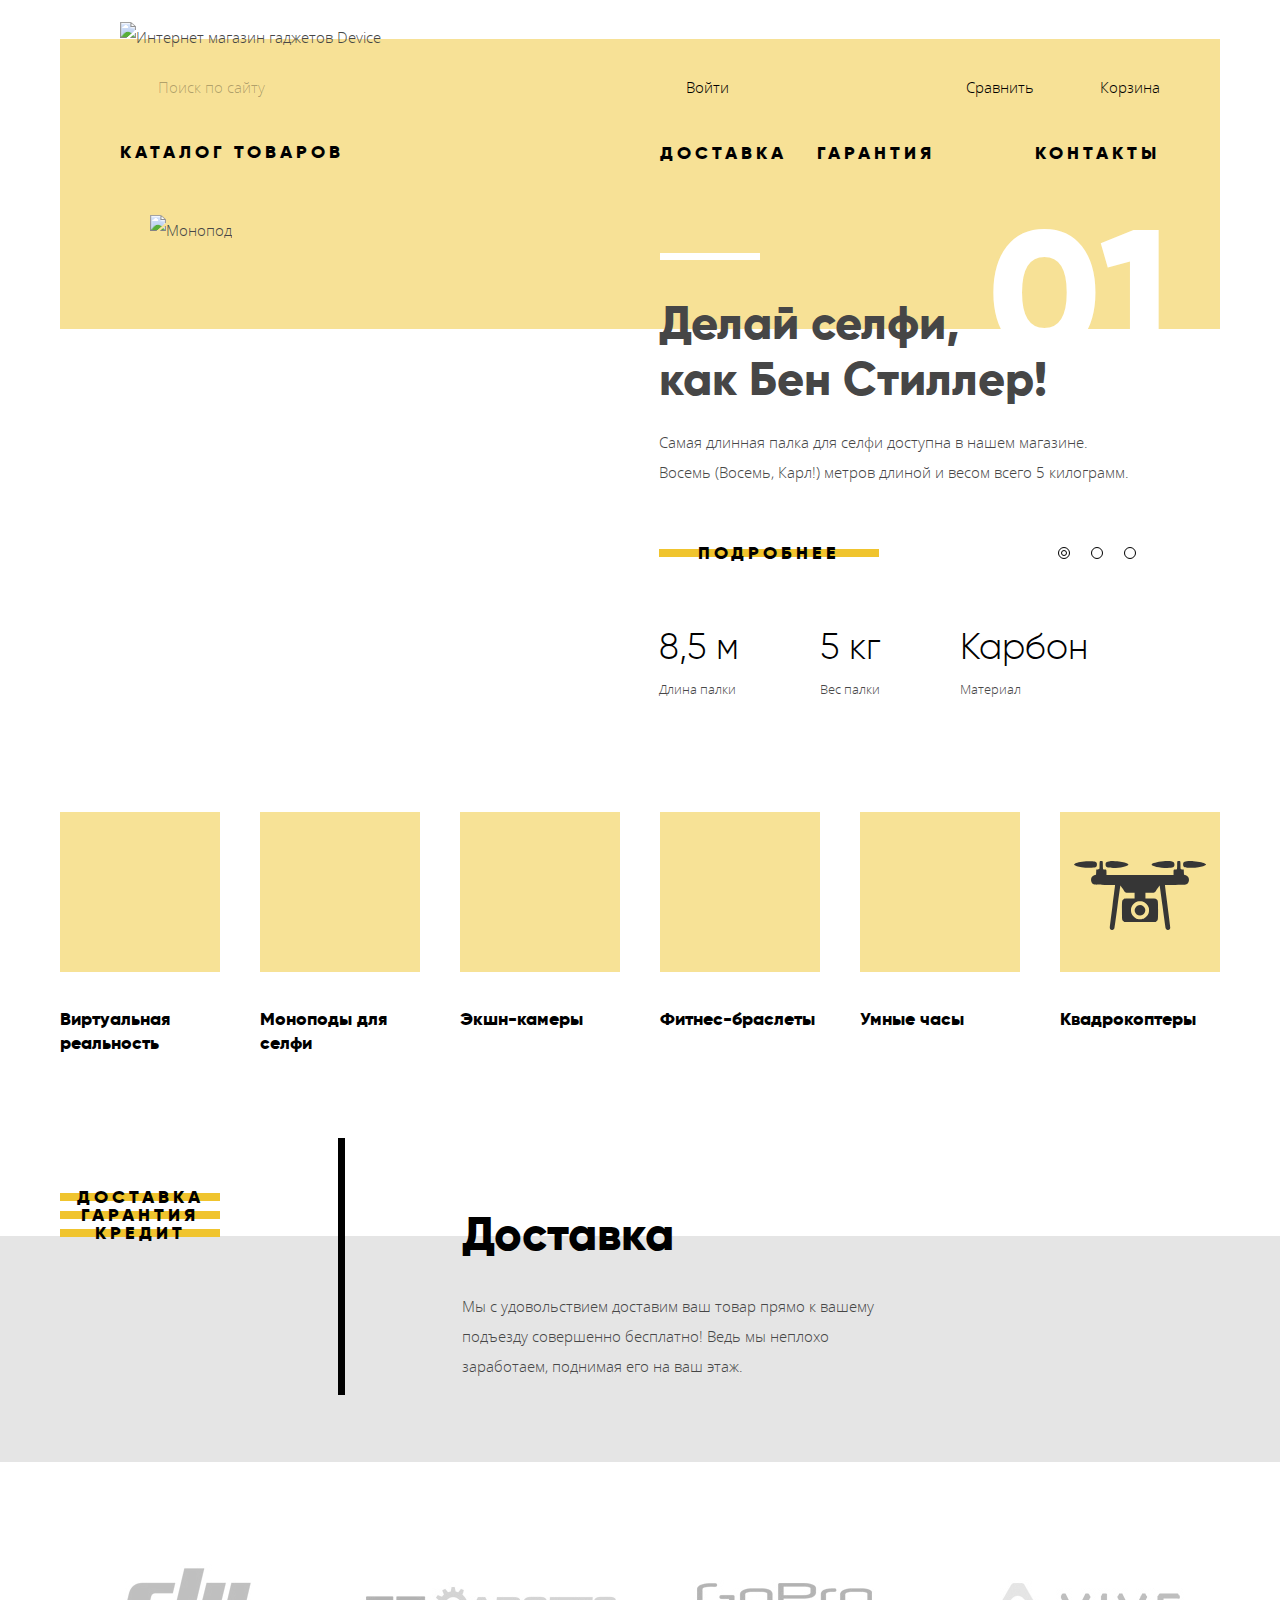
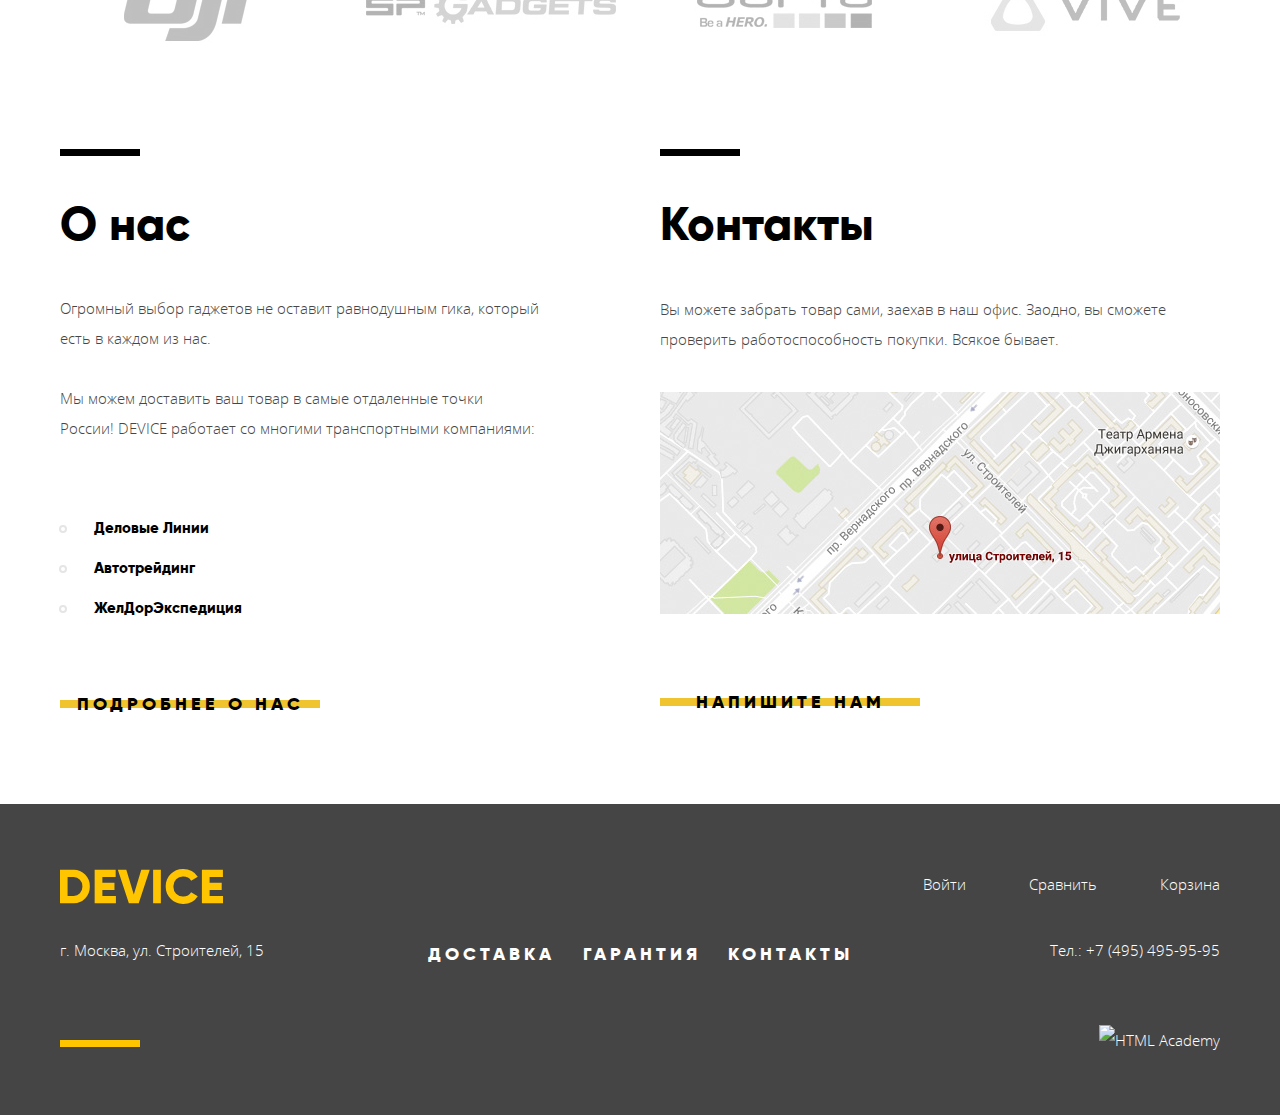
==== commit d53b1888: "Выполнена разметка страницы" ====
--- a/index.html
+++ b/index.html
@@ -169,51 +169,6 @@
               </ul>
             </div>
           </article>
-
-          <!-- <article class="slider__item slider__item--two columns">
-              <h3 class="slider__title visually-hidden">Фитнес-браслет</h3>
-              <div class="column">
-                <img class="slider__image" src="img/slider-2.png" width="345" height="485" alt="Фитнес-браслет">
-              </div>
-              <div class="column right-side">
-                <p class="slider__motto">Худеем правильно!</p>
-                <p class="slider__text slider__text">Мотивирующие фитнес-браслеты помогут найти в себе силы
-                  не пропускать занятия и соблюдать диету.</p>
-                <a class="content__button slider__button" href="#">Подробнее</a>
-                <ul class="features list-format">
-                  <li class="feature-item">
-
-                    <p class="feature-item__text--big">48 часов</p>
-                    <p class="feature-item__text--small">Без подзарядки</p>
-
-                  </li>
-                </ul>
-              </div>
-            </article>
-
-            <article class="slider__item slider__item--three columns">
-              <h3 class="slider__title visually-hidden">Коптер</h3>
-              <div class="column">
-                <img class="slider__image" src="img/slider-3.png" width="526" height="334" alt="Коптер">
-              </div>
-              <div class="column right-side">
-                <p class="slider__motto">Порхает как бабочка, жалит как пчела!</p>
-                <p class="content__text slider__text">Этот обычный, на первый взгляд, квадрокоптер оснащен
-                  мощным лазером, замаскированным под стандартную камеру.</p>
-                <a class="content__button slider__button" href="#">Подробнее</a>
-                <ul class="features list-format">
-                  <li class="feature-item">
-                    <p class="feature-item__text--big">800 м</p>
-                    <p class="feature-item__text--small">Дальность полета</p>
-                  </li>
-                  <li class="feature-item">
-                    <p class="feature-item__text--big">50 м</p>
-                    <p class="feature-item__text--small">Радиус
-                  </li>
-                </ul>
-              </div>
-            </article> -->
-
         </div>
       </div>
     </section>
@@ -284,7 +239,8 @@
       <div class="container">
         <div class="columns">
           <div class="services__left-side column">
-            <ul class="services__links list-format">
+
+            <!-- <ul class="services__links list-format">
               <li class="services__link-item">
                 <a class="content__button services__button" href="#">Доставка</a>
               </li>
@@ -294,12 +250,19 @@
               <li class="services__link-item">
                 <a class="content__button services__button" href="#">Кредит</a>
               </li>
-            </ul>
+            </ul> -->
+
+            <input class="services__input visually-hidden" type="radio" name="service" id="delivery" checked>
+            <input class="services__input visually-hidden" type="radio" name="service" id="warranty">
+            <input class="services__input visually-hidden" type="radio" name="service" id="credit">
+            <label class="content__button services__button" for="delivery">Доставка</label>
+            <label class="content__button services__button" for="warranty">Гарантия</label>
+            <label class="content__button services__button" for="credit">Кредит</label>
           </div>
 
           <div class="services__right-side column">
             <ul class="services__list list-format">
-              <li class="services__item delivery visually-hidden">
+              <li class="services__item delivery">
                 <h3 class="content__section-title services__title">Доставка</h3>
                 <p class="content__text services__text">Мы с удовольствием доставим ваш товар прямо к вашему подъезду
                   совершенно
@@ -313,7 +276,7 @@
                   переживайте,мы
                   выдадим вам новый. Товар, не дом, конечно же.</p>
               </li>
-              <li class="services__item credit ">
+              <li class="services__item credit visually-hidden">
                 <h3 class="content__section-title services__title">Кредит</h3>
                 <p class="content__text services__text">Залезть в долговую яму стало проще! Кредитные консультанты
                   подберут для вас
@@ -477,7 +440,6 @@
     <img src="img/map-big.jpg" alt="Адрес офиса: г. Москва, ул. Строителей, 15">
 
     <button class="close_button" type="button" aria-label="Закрыть"></button>
-
   </section>
 </body>
 
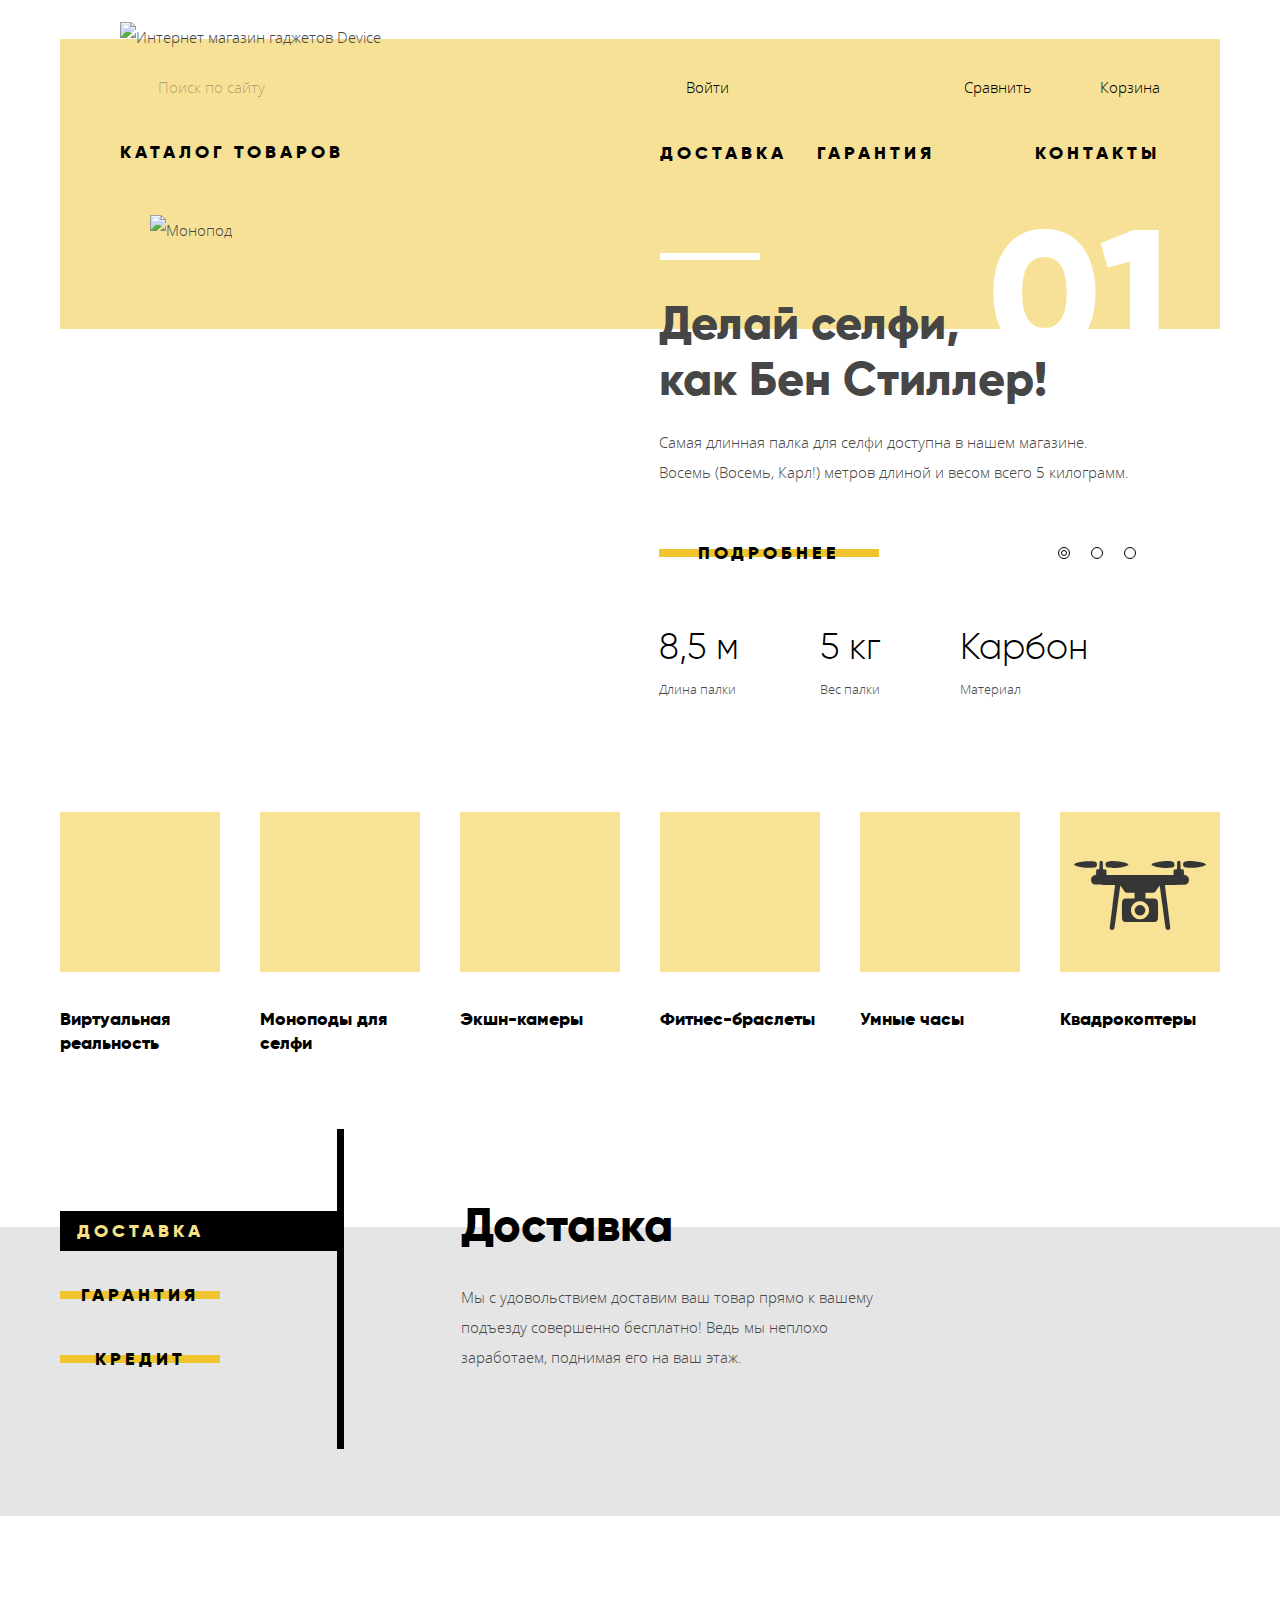
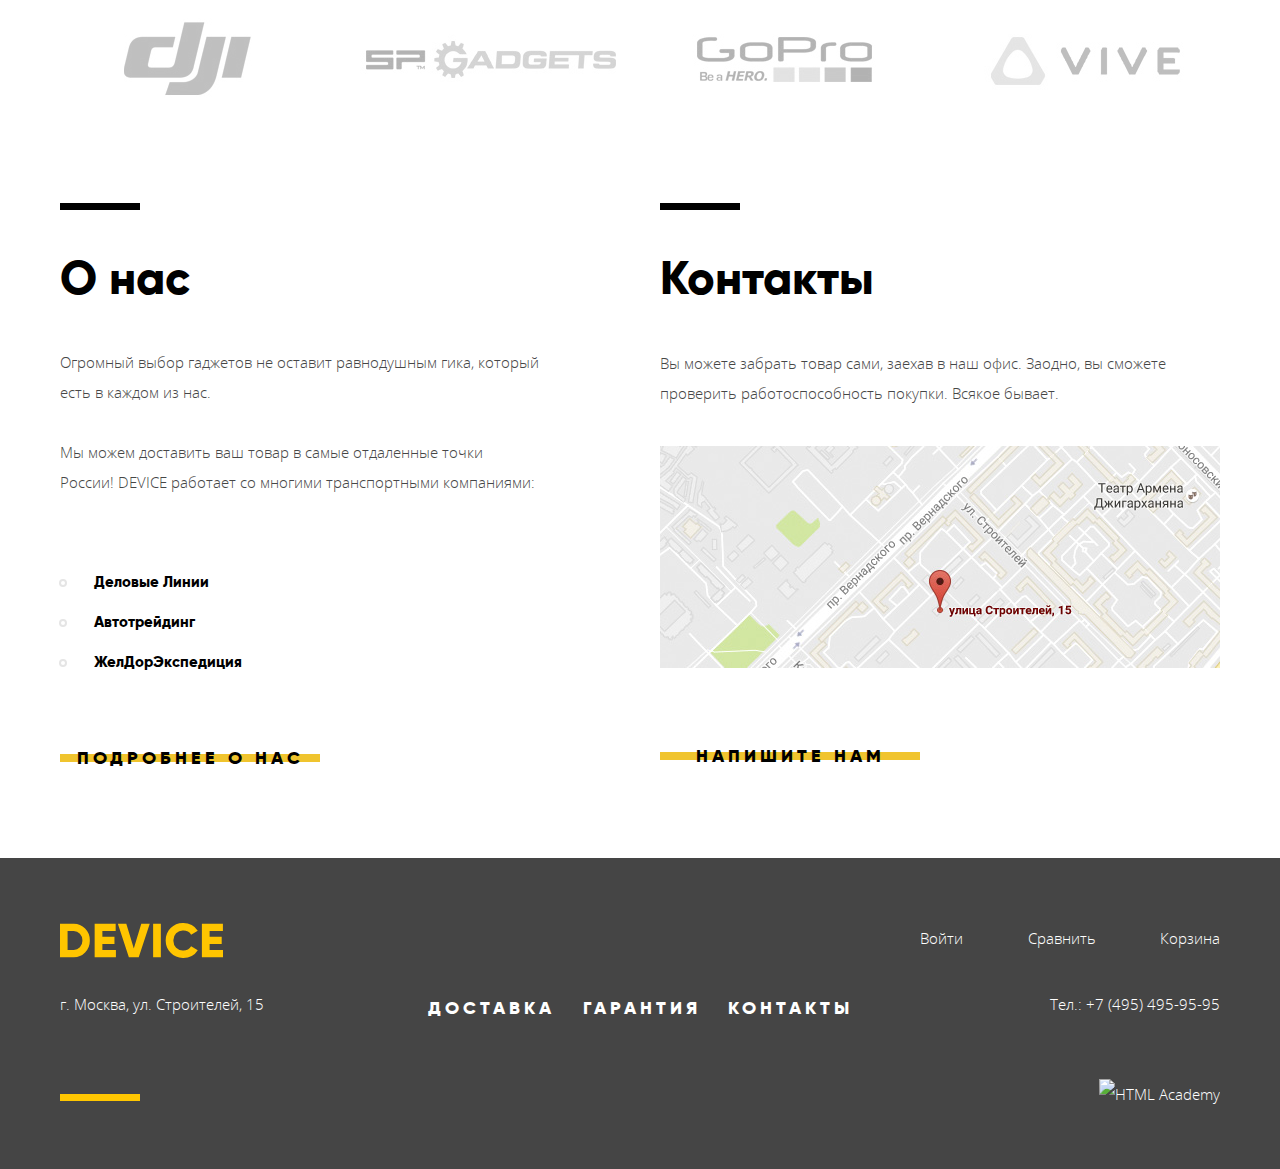
==== commit aa9bd382: "Завершение стилизации" ====
--- a/index.html
+++ b/index.html
@@ -32,9 +32,9 @@
           </div>
 
           <div class="column right-column">
-            <a class="login-button header-user-menu__button" href="#">Войти</a>
-            <a class="compare-button header-user-menu__button" href="#">Сравнить</a>
-            <a class="cart-button header-user-menu__button" href="#">Корзина</a>
+            <a class="login-button header-user-menu__button header-user-menu__button--out" href="#">Войти</a>
+            <a class="compare-button header-user-menu__button header-user-menu__button--out" href="#">Сравнить</a>
+            <a class="cart-button header-user-menu__button header-user-menu__button--out" href="#">Корзина</a>
           </div>
         </div>
       </div>
--- a/css/style.css
+++ b/css/style.css
@@ -32,6 +32,11 @@
   line-height: 30px;
   font-weight: 300;
   color: #464646;
+}
+
+img {
+  max-width: 100%;
+  height: auto;
 }
 
 a {
@@ -115,7 +120,6 @@
   padding-right: 60px;
   padding-bottom: 48px;
   background-color: #f7e196;
-  /* box-shadow: inset 0 39px 0 0 #ffffff; */
   background-image: linear-gradient(#ffffff 18%, #f7e196 18%);
 }
 
@@ -125,6 +129,15 @@
   margin-bottom: 20px;
 }
 
+.inner-page .page-header__logo-container:hover,
+.inner-page .page-header__logo-container:focus {
+  opacity: 0.6;
+}
+
+.inner-page .page-header__logo-container:active {
+  opacity: 0.3;
+}
+
 .top {
   margin-bottom: 29px;
 }
@@ -171,8 +184,30 @@
 }
 
 .right-column .header-user-menu__button:first-child {
-  margin-right: auto;
+  margin-right: 20px;
   margin-left: 46px;
+}
+
+.right-column .header-user-menu__button:nth-child(2) {
+  margin-right: 85px;
+}
+
+.right-column .header-user-menu__button:last-child {
+  margin-left: auto;
+}
+
+
+.right-column .header-user-menu__button-out:first-child {
+  margin-left: 46px;
+}
+
+.right-column .header-user-menu__button--out:nth-child(2) {
+  margin-left: auto;
+  margin-right: 68px;
+}
+
+.right-column .header-user-menu__button--out:last-child {
+  margin-left: 0;
 }
 
 .login-button::before {
@@ -186,8 +221,8 @@
   background-repeat: no-repeat;
 }
 
-.right-column .header-user-menu__button:last-child {
-  margin-left: 66px;
+.logout-button {
+  opacity: 0.3;
 }
 
 .compare-button::before {
@@ -300,11 +335,8 @@
   opacity: 0.3;
 }
 
-/* ------------------!!!--------------------
-
-                Search Form
-
-  ------------------!!!-------------------- */
+/* search form */
+
 .search-form {
   margin-top: -10px;
   display: flex;
@@ -368,11 +400,6 @@
   background-color: #000000;
 }
 
-
-/* ------------------!!!-------------------- */
-
-
-
 /* Sliders */
 
 .slider {
@@ -592,7 +619,7 @@
 /* Popular */
 .popular {
   margin-top: 80px;
-  margin-bottom: 65px;
+  margin-bottom: 56px;
 }
 .popular__list {
   justify-content: space-between;
@@ -670,6 +697,7 @@
 /* Services */
 
 .services {
+  width: 100vw;
   background-color: #e5e5e5;
   box-shadow: inset 0 98px 0 0 #ffffff;
   padding-bottom: 67px;
@@ -678,38 +706,51 @@
 
 .services__left-side {
   border-right: 7px solid #000000;
-  width: 280px;
+  width: 278px;
   margin-right: 100px;
-  padding-top: 50px;
-  padding-bottom: 83px;
-}
-
-.services__links {
-  padding-top: 41px;
-  padding-left: 6px;
-}
-
-.services__link-item {
-  margin-bottom: 46px;
-}
-
-.services__link-item:last-child {
-  margin-bottom: 0;
-}
-
+  padding-top: 93px;
+  padding-bottom: 35px
+}
 
 .services__button {
   width: 160px;
+  margin-bottom: 46px;
+
 }
 
 .services__button:active {
   color: #f7e184;
 }
 
-.services__button:active::after {
-  width: 278px;
-  background-color: #000000;
-}
+.services__input:nth-of-type(1):checked ~ .services__button:nth-of-type(1)::after {
+    width: 278px;
+    transform: scaleY(5);
+    background-color: #000000;
+}
+
+.services__input:nth-of-type(1):checked ~ .services__button:nth-of-type(1) {
+    color: #f7e184;
+}
+
+.services__input:nth-of-type(2):checked ~ .services__button:nth-of-type(2)::after {
+    width: 278px;
+    transform: scaleY(5);
+    background-color: #000000;
+}
+.services__input:nth-of-type(2):checked ~ .services__button:nth-of-type(2) {
+    color: #f7e184;
+}
+
+.services__input:nth-of-type(3):checked ~ .services__button:nth-of-type(3)::after {
+    width: 278px;
+    transform: scaleY(5);
+    background-color: #000000;
+}
+
+.services__input:nth-of-type(3):checked ~ .services__button:nth-of-type(3) {
+    color: #f7e184;
+}
+
 
 .services__right-side {
   width: 780px;
@@ -877,11 +918,8 @@
 
 /* Footer */
 
-.inner-page .page-footer .columns {
-  justify-content: space-between;
-}
-
 .page-footer {
+
   margin-top: 91px;
   padding-top: 65px;
   padding-bottom: 56px;
@@ -889,6 +927,7 @@
 }
 
 .page-footer__left-side {
+
   position: relative;
   width: 260px;
   margin-right:117px;
@@ -936,7 +975,6 @@
 .page-footer__menu {
   display: flex;
   justify-content: space-between;
-  /* border: 1px solid red; */
 }
 
 .page-footer__menu-item a {
@@ -1003,11 +1041,14 @@
 
 .page-footer__user-menu {
   margin-bottom: 21px;
+  width: 300px;
+  display: flex;
+  justify-content: space-between;
 }
 
 .page-footer__button {
   position: relative;
-  margin-left: 59px;
+  /* margin-left: 59px; */
   font-family: inherit;
   font-size: 15px;
   line-height: 30px;
@@ -1017,20 +1058,20 @@
 
 .page-footer .login-button::before {
   background-image: url("../img/user-footer.svg");
-  top: 4px;
-  left: -27px;
+  top: 8px;
+  left: -25px;
 }
 
 .page-footer .compare-button::before {
   background-image: url("../img/compare-footer.svg");
-  top: 5px;
-  left: -20px;
+  top: 9px;
+  left: -19px;
 }
 
 .page-footer .cart-button::before {
   background-image: url("../img/cart-footer.svg");
-  top: 4px;
-  left: -20px;
+  top: 8px;
+  left: -23px;
 }
 
 .page-footer__phone {
@@ -1055,6 +1096,200 @@
   opacity: 0.3;
 }
 
+/* Inner page menu */
+
+.inner-page-footer .container {
+  width: 1160px;
+  padding-left: 0;
+  padding-right: 0;
+}
+
+.inner-page-footer {
+  background-color: #454545;
+  padding-top: 50px;
+  padding-bottom: 65px;
+
+  color: white;
+}
+
+.inner-page-footer a {
+  color: white;
+}
+
+.row {
+  display: flex;
+}
+
+.row--top {
+  padding-top: 15px;
+  margin-bottom: 8px;
+  justify-content: space-between;
+  flex-wrap: wrap;
+  align-items: center;
+}
+
+.inner-page-footer__logo:hover,
+.inner-page-footer__logo:focus {
+  opacity: 0.6;
+}
+
+.inner-page-footer__logo:active {
+  opacity: 0.3;
+}
+
+.inner-page-footer__user-menu{
+  width: 454px;
+  display: flex;
+  align-self: flex-start;
+}
+
+.inner-page-footer__user-menu-item{
+  position: relative;
+}
+
+.inner-page-footer__user-menu-item::before {
+  content: "";
+  position: absolute;
+  width: 13px;
+  height: 12px;
+  top: 8px;
+  left: -22px;
+  background-repeat: no-repeat;
+}
+
+
+.inner-page-footer__user-button::before {
+  background-image: url("../img/user-footer.svg");
+}
+
+.inner-page-footer__compare-button::before {
+  background-image: url("../img/compare-footer.svg");
+}
+
+.inner-page-footer__cart-button::before {
+  background-image: url("../img/cart-footer.svg");
+}
+
+.inner-page-footer__user-menu-item:first-child {
+  margin-right: 22px;
+}
+
+
+.inner-page-footer__user-menu-item:nth-child(3) {
+  margin-left: 65px;
+}
+
+.inner-page-footer__user-menu-item:last-child {
+  margin-left: auto;
+}
+
+.inner-page-footer__user-menu-item:hover,
+.inner-page-footer__user-menu-item :focus {
+  color: rgba(255, 255, 255, 0.6);
+}
+
+.inner-page-footer__user-menu-item:active {
+  color: rgba(255, 255, 255, 0.3);
+}
+
+.inner-page-footer__user-menu .inner-page-footer__logout-button {
+  color: rgba(255, 255, 255, 0.3);
+}
+
+
+.row--mid {
+  align-items: center;
+  margin-bottom: 48px;
+
+}
+
+.inner-page-footer__main-menu {
+  margin-left: 163px;
+  width: 430px;
+  display: flex;
+  justify-content: space-between;
+  font-size: 18px;
+  letter-spacing: 4px;
+  line-height: 24px;
+  color: #ffffff;
+  font-family: "Gilroy";
+  font-weight: 800;
+  text-transform: uppercase;
+}
+
+.inner-page-footer__main-menu-item:hover,
+.inner-page-footer__main-menu-item:focus {
+  color: rgba(255, 255, 255, 0.6);
+}
+
+.inner-page-footer__main-menu-item:active {
+  color: rgba(255, 255, 255, 0.3);
+}
+
+
+.inner-page-footer__phone {
+  margin-left: auto;
+}
+
+.row--bott {
+  position: relative;
+  display: flex;
+  justify-content: flex-end;
+}
+
+.row--bott::before {
+  content: "";
+  position: absolute;
+  width: 80px;
+  height: 7px;
+  bottom: 0;
+  left: 0;
+  background-color: #ffc500;
+}
+
+
+.social-menu {
+  width: 144px;
+  display: flex;
+  justify-content: space-between;
+  margin-right: 482px;
+}
+
+.social-menu__item {
+  display: block;
+  width: 33px;
+  height: 32px;
+  background-repeat: no-repeat;
+  background-position: 0 0;
+  opacity: 0.3;
+}
+
+.social-menu__item:hover,
+.social-menu__item:hover {
+  opacity: 0.6;
+}
+
+.social-menu__item:active {
+  opacity: 0.1;
+}
+
+.inner-page-footer__dev-link {
+  width: 27px;
+  height: 35px;
+  background-image: url("../img/logo-html-academy.svg");
+  background-repeat: no-repeat
+  ;
+  background-position: 0 0;
+}
+
+.inner-page-footer__dev-link:hover,
+.inner-page-footer__dev-link:focus {
+  opacity: 0.6;
+}
+
+.inner-page-footer__dev-link:active {
+  opacity: 0.3;
+}
 
 /*  write us */
 
@@ -1112,16 +1347,24 @@
   border: none;
 }
 
-/* inner-page */
-
-.inner-page .container:first-child {
-  box-sizing: border-box;
-  padding-left: 60px;
-  padding-right: 60px;
+
+
+.content__wrapper {
+  padding: 0 60px;
 }
 
 
 /* breadcrumbs */
+
+.breadcrumbs {
+  display: flex;
+  margin-bottom: 50px;
+}
+
+.breadcrumbs__item {
+  margin-right: 39px;
+}
+
 .breadcrumbs,
 .breadcrumbs__item a{
   color: rgba(0, 0, 0, 0.3);
@@ -1136,22 +1379,140 @@
   color: rgba(0, 0, 0, 0.2);
 }
 
-
-.inner-page .columns {
-  justify-content: center;
-}
-
-.left-side-container {
-  width: 328px;
-}
+.breadcrumbs__link {
+  position: relative;
+}
+
+.breadcrumbs__link::after {
+  content: "";
+  position: absolute;
+  width: 7px;
+  height: 7px;
+  top: 9px;
+  right: -24px;
+  background-image: url("../img/nav-arrow.svg");
+  background-repeat: no-repeat;
+}
+
 
 /* Filters */
+.bg-wrapper-sorting {
+  position: relative;
+  height: 70px;
+}
+
+.bg-wrapper-sorting .column--left-side {
+  background-color: #dcdcdc;
+}
+
+.bg-wrapper-sorting::before {
+  content: "";
+  position: absolute;
+  width: calc(50vw);
+  height: 100%;
+  top: 0;
+  left: 0;
+  background-color: #dcdcdc;
+  z-index: -1;
+}
+.bg-wrapper-sorting::after {
+  content: "";
+  position: absolute;
+  width: calc(50vw + 238px);
+  height: 100%;
+  top: 0;
+  right: 0;
+  background-color: #efefef;
+  z-index: -1;
+}
+
+
+.bg-wrapper {
+  position: relative;
+}
+
+.bg-wrapper::after {
+  width: calc(50vw - 328px);
+  height: 100%;
+  top: 0;
+  left: 0;
+  content: "";
+  position: absolute;
+  background-color: #efefef;
+  z-index: -1;
+}
 
 .filters {
   width: 200px;
-}
+  margin-left: 60px;
+  padding-top: 70px;
+}
+
+.filter__price-range {
+  box-sizing: border-box;
+  margin-bottom: 20px;
+  min-height: 140px;
+  padding-top: 70px;
+  border-bottom: 2px solid #000000;
+}
+
+.price__line {
+  width: 100%;
+  height: 2px;
+  background-color: #dbdbdb;
+}
+
+.price__range {
+  position: relative;
+  width: 60%;
+  height: 100%;
+  background-color: #91c92f;
+}
+
+.price__range::before {
+  content: "";
+  position: absolute;
+  width: 3px;
+  height: 3px;
+  top: -8px;
+  left: -2px;
+  border-radius: 50%;
+  border: 8px solid #ffffff;
+  background-color: #dbdbdb;
+  box-shadow: 0 2px 0 0 #dbdbdb;
+}
+
+.price__range::after {
+  content: "";
+  position: absolute;
+  width: 3px;
+  height: 3px;
+  top: -8px;
+  left: 110px;
+  border-radius: 50%;
+  border: 8px solid #ffffff;
+  background-color: #dbdbdb;
+  box-shadow: 0 2px 0 0 #dbdbdb;
+}
+
+.price__text {
+  display: inline-block;
+  margin-right: 60px;
+  font-size: 14px;
+  line-height: 24px;
+  color: rgba(0, 0, 0, 0.2);
+  font-family: "Gilroy", "Arial", sans-serif;;
+  font-weight: 300;
+  text-align: center;
+}
+
+.price__text:last-child {
+  margin-right: 0;
+}
+
 
 .filter-sorting-title {
+
   font-family: "Gilroy", "Arial", sans-serif;
   font-weight: 800;
   font-size: 16px;
@@ -1166,7 +1527,9 @@
 }
 
 .filter {
+  padding-top: 20px;
   background-color: #efefef;
+  border-top: 2px solid #000000;
 }
 
 .filters__button {
@@ -1189,6 +1552,57 @@
   border: none;
 }
 
+.form__fields--color {
+  padding: 0;
+  padding-bottom: 45px;
+  margin-bottom: 20px;
+  border-bottom: 2px solid #000000;
+}
+
+.form__title--color {
+  margin-bottom: 10px;
+}
+
+.form__label--color {
+  padding-left: 40px;
+  position: relative;
+}
+
+.form__label--color::before {
+  content: "";
+  position: absolute;
+  width: 23px;
+  height: 23px;
+  top: 0;
+  left: 0;
+  background-image: url("../img/checkbox-off.svg");
+  background-repeat: no-repeat;
+}
+
+.form__fields--bluetooth {
+  padding: 0;
+  margin-bottom: 60px;
+}
+.form__title--bluetooth {
+  margin-bottom: 10px;
+}
+
+.form__label--bluetooth {
+  padding-left: 40px;
+  position: relative;
+}
+
+.form__label--bluetooth::before {
+  content: "";
+  position: absolute;
+  width: 25px;
+  height: 25px;
+  top: -2px;
+  left: 0;
+  background-image: url("../img/radio-off.svg");
+  background-repeat: no-repeat;
+}
+
 .form__input {
   background-color: transparent;
 }
@@ -1204,35 +1618,118 @@
 
 
 .column--left-side {
-  padding-left: 60px;
-  width: 267px;
+  width: 328px;
   background-color: #efefef;
 }
 
 .column--right-side {
-
   width: 832px;
   background-color: #ffffff;
 }
 
 /* Sorting */
+.filters__title {
+  font-family: "Gilroy", "Arial", sans-serif;
+  font-size: 16px;
+  letter-spacing: 3px;
+  line-height: 24px;
+  color: #000000;
+  font-weight: 800;
+  display: inline-block;
+  text-transform: uppercase;
+  padding-left: 60px;
+  padding-top: 10px;
+
+}
 
 .sorting {
-  margin-bottom: 60px;
+  display: flex;
+  padding-left: 72px;
+  padding-top: 10px;
   background: #efefef;
 }
 
+.sort {
+  width: 600px;
+  display: flex;
+  justify-content: space-between;
+  min-height: 70px;
+}
+
+.sort .form__list {
+  display: flex;
+  margin-left: 55px;
+}
+
+.form__label {
+  margin-right: 29px;
+  color: rgba(0, 0, 0, 0.3);
+}
+
+.form__label:hover,
+.form__label:focus {
+  color: rgba(0, 0, 0, 0.6);
+}
+
+.form__label:active {
+  color: rgba(0, 0, 0, 1);
+}
+
+.form__input:checked + .form__label {
+  color: rgba(0, 0, 0, 1);
+}
+
+.form__direction-label {
+  position: relative;
+  opacity: 0.2;
+}
+
+.form__direction-label:hover,
+.form__direction-label:focus {
+  opacity: 0.4;
+}
+
+.form__direction-label:active {
+  opacity: 1;
+}
+
+.form__direction-input:checked + .form__direction-label {
+  opacity: 1;
+}
+
+
+.form__direction-label::before {
+  position: absolute;
+  content: "";
+  width: 11px;
+  height: 11px;
+  background-repeat: no-repeat;
+}
+
+.form__direction-label--up::before {
+  background-image: url("../img/icon-up-dir.svg");
+  top: 10px;
+  left:0
+}
+
+.form__direction-label--down::before {
+  background-image: url("../img/icon-down-dir.svg");
+  top: 10px;
+  left: 20px;
+}
 
 /* Products */
 
 .products-list {
-
+margin-top: 20px;
 display: flex;
 flex-wrap: wrap;
 justify-content: flex-end;
+
 }
 .product-item {
   position: relative;
+  margin-top: 50px;
 }
 
 .product-item:nth-of-type(2n) {
@@ -1281,6 +1778,10 @@
   background-color: rgba(238, 238, 238, 0.7);
   opacity: 1;
 }
+.product-item__wrapper {
+  display: flex;
+  justify-content: space-between;
+}
 
 .product-item__title {
   font-family: "Gilroy", "Arial", sans-serif;
@@ -1288,6 +1789,7 @@
   font-size: 18px;
   line-height: 24px;
   letter-spacing: 0px;
+  width: 260px;
 
 }
 
@@ -1295,14 +1797,61 @@
   color: #000000;
 }
 
+.new {
+  position: relative;
+  top: 0;
+  right: 0;
+}
+
+.new::before {
+  content: "New";
+  position: absolute;
+  top: 48px;
+  right: 38px;
+  font-size: 14px;
+  letter-spacing: 1px;
+  line-height: 24px;
+  color: rgb(0, 0, 0, 0.2);
+  font-family: "Gilroy", "Arial", sans-serif;
+  font-weight: 800;
+  text-transform: uppercase;
+}
+
+.new::after {
+  content: "";
+  position: absolute;
+  width: 57px;
+  height: 57px;
+  top: 28px;
+  right: 27px;
+  border: 2px solid rgba(0, 0, 0, 0.2);
+  border-radius: 50%;
+}
+
 
 /* Pagination */
 
 .pagination {
+  min-height: 70px;
   margin-left: 72px;
+  margin-bottom: 77px;
+  margin-top: 40px;
   display: flex;
   justify-content: space-between;
+  align-items: center;
   background-color: #ebebeb;
+}
+
+.pagination__list {
+  display: flex;
+}
+
+.pagination__item {
+  margin-right: 32px;
+}
+
+.pagination__item:last-child {
+  margin-right: 0;
 }
 
 .pagination__nav,
@@ -1315,13 +1864,26 @@
   color: #000000;
 }
 
+.pagination__nav {
+  box-sizing: border-box;
+  padding: 24px 30px;
+  height: 70px;
+}
+
 .pagination_link {
   color: rgba(0, 0, 0, 0.3);
 }
 
-.current {
-  color: #000000;
-}
+.pagination_link:hover,
+.pagination_link:focus {
+  color: rgba(0, 0, 0, 0.6);
+}
+
+.pagination_link:active {
+  color: rgba(0, 0, 0, 1);
+}
+
+
 
 .pagination__nav:hover,
 .pagination__nav:focus {
@@ -1332,4 +1894,9 @@
   color: rgba(0, 0, 0, 0.3);
 }
 
-
+.current {
+  color: #000000;
+}
+
+
+
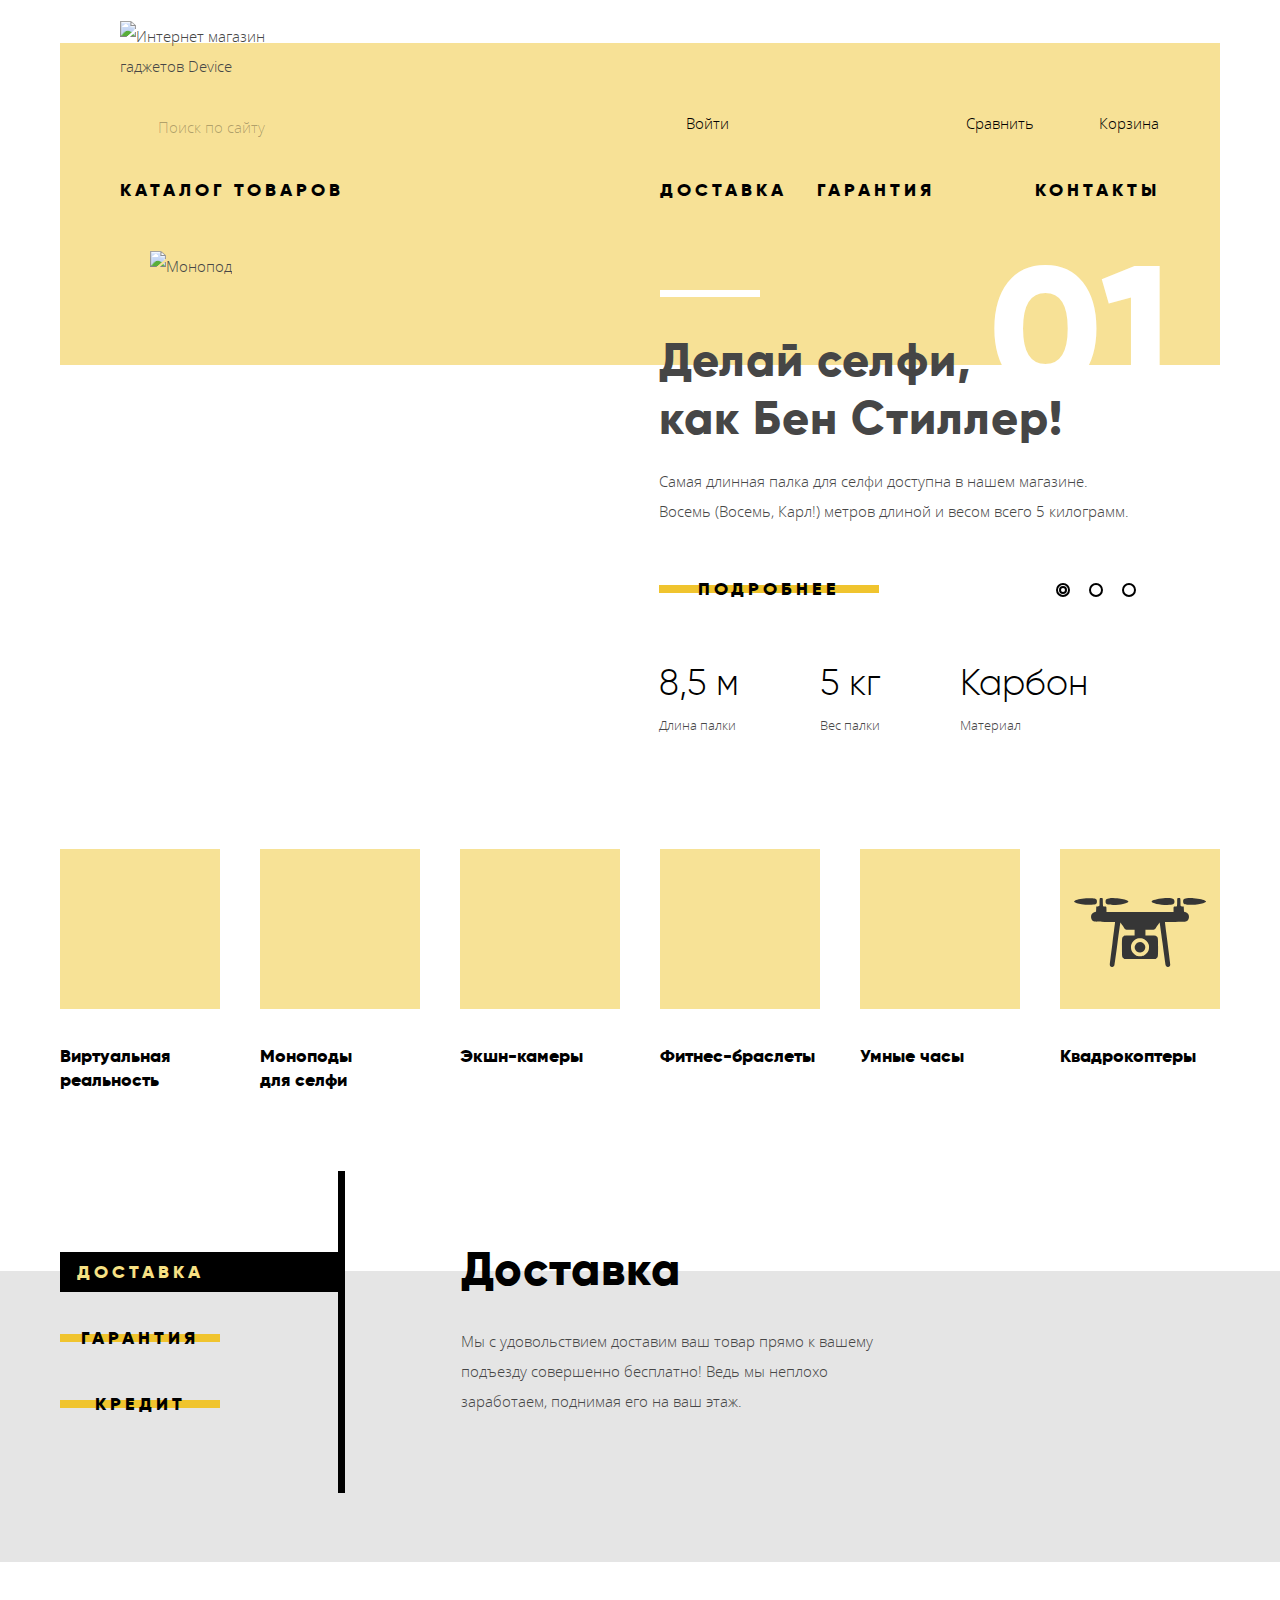
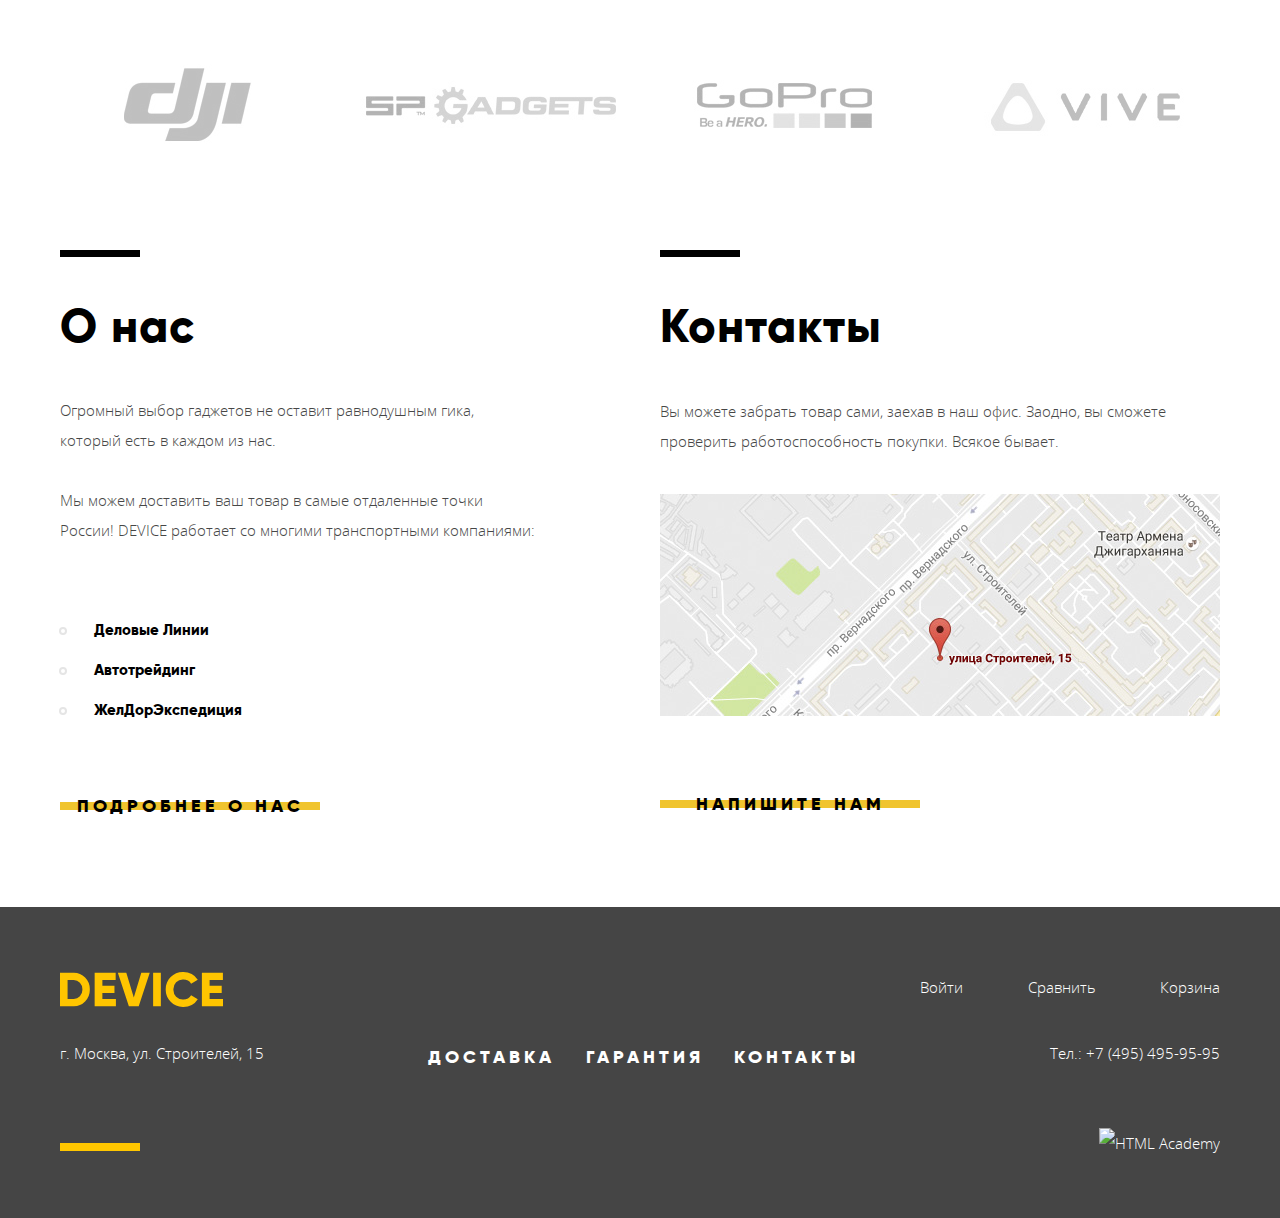
==== commit 5f6ba36c: "Исправилены сетки" ====
--- a/index.html
+++ b/index.html
@@ -10,64 +10,70 @@
 
 <body>
   <header class="page-header">
-    <nav class="page-navigation container">
-      <a class="page-header__logo-container" aria-current="page">
-        <img class="page-header__logo" src="img/logo.svg" width="163" height="35"
-          alt="Интернет магазин гаджетов Device">
-      </a>
-
-      <div class="top">
-        <div class="columns">
-          <div class="column left-column">
-            <form class="search-form" action="#" method="get">
-
-              <label class="search-form__label visually-hidden" for="search-field">Поиск по сайту</label>
-
-              <input class="search-form__field" type="search" name="search" id="search-field"
-                placeholder="Поиск по сайту">
-
-              <button class="search-form__button" type="button">Найти</button>
-
-            </form>
+    <nav class="page-navigation">
+      <div class="container">
+        <div class="page-header__background">
+          <a class="page-header__logo-container" aria-current="page">
+            <img class="page-header__logo" src="img/logo.svg" width="163" height="35"
+              alt="Интернет магазин гаджетов Device">
+          </a>
+
+          <div class="top">
+            <div class="columns">
+              <div class="column left-column">
+                <form class="search-form" action="#" method="get">
+
+                  <label class="search-form__label visually-hidden" for="search-field">Поиск по сайту</label>
+
+                  <input class="search-form__field" type="search" name="search" id="search-field"
+                    placeholder="Поиск по сайту">
+
+                  <button class="search-form__button" type="button">Найти</button>
+                </form>
+              </div>
+
+              <div class="column right-column">
+                <a class="login-button header-user-menu__button" href="#">Войти</a>
+                <a class="compare-button header-user-menu__button" href="#">Сравнить</a>
+                <a class="cart-button header-user-menu__button" href="#">Корзина</a>
+              </div>
+            </div>
           </div>
 
-          <div class="column right-column">
-            <a class="login-button header-user-menu__button header-user-menu__button--out" href="#">Войти</a>
-            <a class="compare-button header-user-menu__button header-user-menu__button--out" href="#">Сравнить</a>
-            <a class="cart-button header-user-menu__button header-user-menu__button--out" href="#">Корзина</a>
+          <div class="main-menu">
+            <div class="columns">
+              <div class="column left-column">
+                <div class="main-menu__wrapper">
+                  <a class="main-menu__item main-menu__catalog" href="#">Каталог товаров</a>
+                  <div class="sub-menu">
+                    <div class="container">
+                      <div class="columns">
+                        <div class="column left-side">
+                          <a class="sub-menu__item" href="#">Виртуальная реальность</a>
+                          <a class="sub-menu__item" href="catalog-monopods.html">Моноподы для селфи</a>
+                          <a class="sub-menu__item" href="#">Экшн-камеры</a>
+                        </div>
+                        <div class="column middle-side">
+                          <a class="sub-menu__item" href="#">Фитнес-браслеты</a>
+                          <a class="sub-menu__item" href="">Умные часы</a>
+                        </div>
+                        <div class="column right-side">
+                          <a class="sub-menu__item" href="#">Квадрокоптеры</a>
+                        </div>
+                      </div>
+                    </div>
+                  </div>
+                </div>
+              </div>
+
+              <div class="column right-column">
+                <a class="main-menu__item" href="#">Доставка</a>
+                <a class="main-menu__item" href="#">Гарантия</a>
+                <a class="main-menu__item" href="#">Контакты</a>
+              </div>
+            </div>
           </div>
         </div>
-      </div>
-
-      <div class="main-menu columns">
-        <div class="column left-column">
-          <div class="main-menu__wrapper">
-            <a class="main-menu__item main-menu__catalog" href="#">Каталог товаров</a>
-            <div class="sub-menu container">
-              <div class="columns">
-                <div class="column left-side">
-                  <a class="sub-menu__item" href="#">Виртуальная реальность</a>
-                  <a class="sub-menu__item" href="catalog-monopods.html">Моноподы для селфи</a>
-                  <a class="sub-menu__item" href="#">Экшн-камеры</a>
-                </div>
-                <div class="column middle-side">
-                  <a class="sub-menu__item" href="#">Фитнес-браслеты</a>
-                  <a class="sub-menu__item" href="">Умные часы</a>
-                </div>
-                <div class="column right-side">
-                  <a class="sub-menu__item" href="#">Квадрокоптеры</a>
-                </div>
-              </div>
-            </div>
-          </div>
-        </div>
-
-        <div class="column right-column">
-          <a class="main-menu__item" href="#">Доставка</a>
-          <a class="main-menu__item" href="#">Гарантия</a>
-          <a class="main-menu__item" href="#">Контакты</a>
-        </div>
-
       </div>
     </nav>
   </header>
@@ -173,63 +179,65 @@
       </div>
     </section>
 
-    <section class="popular container">
-
-      <h2 class="content__section-title visually-hidden">Популярные товары</h2>
-
-      <ul class="popular__list list-format columns">
-        <li class="popular__item">
-          <a href="#">
-            <div class="popular__img-bg">
-              <div class="popular__img vr"></div>
-            </div>
-            <h3 class="popular__title">Виртуальная реальность</h3>
-          </a>
-        </li>
-
-        <li class="popular__item">
-          <a href="catalog-monopods.html">
-            <div class="popular__img-bg ">
-              <div class="popular__img monopods"></div>
-            </div>
-            <h3 class="popular__title">Моноподы для селфи</h3>
-          </a>
-        </li>
-
-        <li class="popular__item">
-          <a href="#">
-            <div class="popular__img-bg">
-              <div class="popular__img cameras"></div>
-            </div>
-            <h3 class="popular__title">Экшн-камеры</h3>
-          </a>
-        </li>
-
-        <li class="popular__item">
-          <a href="#">
-            <div class="popular__img-bg">
-              <div class="popular__img fitness-trackers"></div>
-            </div>
-            <h3 class="popular__title">Фитнес-браслеты</h3>
-          </a>
-        </li>
-        <li class="popular__item">
-          <a href="#">
-            <div class="popular__img-bg">
-              <div class="popular__img smart-watches"></div>
-            </div>
-            <h3 class="popular__title">Умные часы</h3>
-          </a>
-        </li>
-        <li class="popular__item">
-          <a href="#">
-            <div class="popular__img-bg">
-              <div class="popular__img copters"></div>
-            </div>
-            <h3 class="popular__title">Квадрокоптеры</h3>
-          </a>
-        </li>
-      </ul>
+    <section class="popular">
+      <div class="container">
+
+        <h2 class="content__section-title visually-hidden">Популярные товары</h2>
+
+        <ul class="popular__list list-format">
+          <li class="popular__item popular__item--vr">
+            <a href="#">
+              <div class="popular__img-bg">
+                <div class="popular__img"></div>
+              </div>
+              <h3 class="popular__title">Виртуальная реальность</h3>
+            </a>
+          </li>
+
+          <li class="popular__item popular__item--monopods">
+            <a href="catalog-monopods.html">
+              <div class="popular__img-bg">
+                <div class="popular__img"></div>
+              </div>
+              <h3 class="popular__title">Моноподы для селфи</h3>
+            </a>
+          </li>
+
+          <li class="popular__item popular__item--cameras">
+            <a href="#">
+              <div class="popular__img-bg">
+                <div class="popular__img cameras"></div>
+              </div>
+              <h3 class="popular__title">Экшн-камеры</h3>
+            </a>
+          </li>
+
+          <li class="popular__item popular__item--fitness-trackers">
+            <a href="#">
+              <div class="popular__img-bg">
+                <div class="popular__img"></div>
+              </div>
+              <h3 class="popular__title">Фитнес-браслеты</h3>
+            </a>
+          </li>
+          <li class="popular__item popular__item--smart-watches">
+            <a href="#">
+              <div class="popular__img-bg">
+                <div class="popular__img"></div>
+              </div>
+              <h3 class="popular__title">Умные часы</h3>
+            </a>
+          </li>
+          <li class="popular__item popular__item--copters">
+            <a href="#">
+              <div class="popular__img-bg">
+                <div class="popular__img "></div>
+              </div>
+              <h3 class="popular__title">Квадрокоптеры</h3>
+            </a>
+          </li>
+        </ul>
+      </div>
     </section>
 
     <section class="services">
@@ -239,19 +247,6 @@
       <div class="container">
         <div class="columns">
           <div class="services__left-side column">
-
-            <!-- <ul class="services__links list-format">
-              <li class="services__link-item">
-                <a class="content__button services__button" href="#">Доставка</a>
-              </li>
-              <li class="services__link-item">
-                <a class="content__button services__button" href="#">Гарантия</a>
-              </li>
-              <li class="services__link-item">
-                <a class="content__button services__button" href="#">Кредит</a>
-              </li>
-            </ul> -->
-
             <input class="services__input visually-hidden" type="radio" name="service" id="delivery" checked>
             <input class="services__input visually-hidden" type="radio" name="service" id="warranty">
             <input class="services__input visually-hidden" type="radio" name="service" id="credit">
@@ -288,41 +283,41 @@
       </div>
     </section>
 
-    <section class="brands container">
-
-      <h2 class="content__section-title visually-hidden">Бренды</h2>
-
-      <ul class="brands__list list-format columns">
-        <li class="brands__item">
-          <a class="brands__link" href="#">
-            <img class="brands__image" src="img/brand-1.jpg" width="260" height="100" alt="DJI">
-          </a>
-        </li>
-
-        <li class="brands__item">
-          <a class="brands__link" href="#">
-            <img class="brands__image" src="img/brand-2.jpg" width="260" height="100" alt="SP GADGETS">
-          </a>
-        </li>
-
-        <li class="brands__item">
-          <a class="brands__link" href="#">
-            <img class="brands__image" src="img/brand-3.jpg" width="260" height="100" alt="GoPro">
-          </a>
-        </li>
-
-        <li class="brands__item">
-          <a class="brands__link" href="#">
-            <img class="brands__image" src="img/brand-4.jpg" width="260" height="100" alt="VIVE">
-          </a>
-        </li>
-      </ul>
-
+    <section class="brands">
+      <div class="container">
+
+        <h2 class="content__section-title visually-hidden">Бренды</h2>
+
+        <ul class="brands__list list-format columns">
+          <li class="brands__item">
+            <a class="brands__link" href="#">
+              <img class="brands__image" src="img/brand-1.jpg" width="260" height="100" alt="DJI">
+            </a>
+          </li>
+
+          <li class="brands__item">
+            <a class="brands__link" href="#">
+              <img class="brands__image" src="img/brand-2.jpg" width="260" height="100" alt="SP GADGETS">
+            </a>
+          </li>
+
+          <li class="brands__item">
+            <a class="brands__link" href="#">
+              <img class="brands__image" src="img/brand-3.jpg" width="260" height="100" alt="GoPro">
+            </a>
+          </li>
+
+          <li class="brands__item">
+            <a class="brands__link" href="#">
+              <img class="brands__image" src="img/brand-4.jpg" width="260" height="100" alt="VIVE">
+            </a>
+          </li>
+        </ul>
+      </div>
     </section>
 
     <div class="container">
       <div class="columns">
-
         <section class="about">
           <h2 class="content__section-title about__title">О нас</h2>
           <p class="content__text about__text">
@@ -353,6 +348,7 @@
           <a class="contacts__map" href="#"><img src="img/map.jpg" width="560" height="222"
               alt="Карта офиса по адресу улица Строителей, 15"></a>
           <a class="content__button contacts__button" href="#">Напишите нам</a>
+
         </section>
       </div>
     </div>
--- a/css/style.css
+++ b/css/style.css
@@ -1,32 +1,28 @@
 @font-face {
-  font-family: 'Gilroy';
+  font-family: "Gilroy";
   font-style: normal;
   font-weight: 800;
-  src:
-        url('../fonts/gilroyextrabold.woff2') format('woff2'),
-        url('../fonts/gilroyextrabold.woff') format('woff');
+  src: url("../fonts/gilroyextrabold.woff2") format("woff2"),
+    url("../fonts/gilroyextrabold.woff") format("woff");
 }
 
 @font-face {
-  font-family: 'Gilroy';
+  font-family: "Gilroy";
   font-style: normal;
   font-weight: 300;
-  src:
-        url('../fonts/gilroylight.woff2') format('woff2'),
-        url('../fonts/gilroylight.woff') format('woff');
+  src: url("../fonts/gilroylight.woff2") format("woff2"),
+    url("../fonts/gilroylight.woff") format("woff");
 }
 
 @font-face {
-  font-family: 'Open Sans';
+  font-family: "Open Sans";
   font-style: normal;
   font-weight: 300;
-  src:
-        url('../fonts/opensanslight.woff2') format('woff2'),
-        url('../fonts/opensanslight.woff') format('woff');
-}
-
-
-body{
+  src: url("../fonts/opensanslight.woff2") format("woff2"),
+    url("../fonts/opensanslight.woff") format("woff");
+}
+
+body {
   font-family: "Open Sans", "Arial", sans-serif;
   font-size: 15px;
   line-height: 30px;
@@ -103,6 +99,7 @@
 
 .columns {
   display: flex;
+  flex-wrap: wrap;
 }
 
 .column {
@@ -111,22 +108,23 @@
 
 /* Header */
 
-.page-navigation {
-  position: relative;
-  box-sizing: border-box;
+.page-header__background {
   display: flex;
   flex-direction: column;
-  padding-left: 60px;
-  padding-right: 60px;
-  padding-bottom: 48px;
+  padding: 0 60px;
+  padding-bottom: 49px;
   background-color: #f7e196;
-  background-image: linear-gradient(#ffffff 18%, #f7e196 18%);
+  background-image: linear-gradient(#ffffff 17%, #f7e196 17%);
 }
 
 .page-header__logo-container {
   order: 0;
-  margin-top: 22px;
-  margin-bottom: 20px;
+  margin-top: 21px;
+  margin-bottom: 28px;
+}
+
+.page-header__logo {
+  display: block;
 }
 
 .inner-page .page-header__logo-container:hover,
@@ -139,11 +137,7 @@
 }
 
 .top {
-  margin-bottom: 29px;
-}
-
-.main-menu .left-column {
-  margin-top: -4px;
+  margin-bottom: 33px;
 }
 
 .main-menu__catalog {
@@ -156,13 +150,14 @@
   height: 20px;
   position: absolute;
   top: 3px;
-  right: -26px;
+  left: 230px;
   background-image: url("../img/plus.svg");
   background-repeat: no-repeat;
 }
 
 .page-navigation .right-column {
   display: flex;
+  flex-wrap: wrap;
 }
 
 .sub-menu .column {
@@ -189,25 +184,12 @@
 }
 
 .right-column .header-user-menu__button:nth-child(2) {
-  margin-right: 85px;
+  margin-left: auto;
 }
 
 .right-column .header-user-menu__button:last-child {
-  margin-left: auto;
-}
-
-
-.right-column .header-user-menu__button-out:first-child {
-  margin-left: 46px;
-}
-
-.right-column .header-user-menu__button--out:nth-child(2) {
-  margin-left: auto;
-  margin-right: 68px;
-}
-
-.right-column .header-user-menu__button--out:last-child {
-  margin-left: 0;
+  margin-right: 1px;
+  margin-left: 65px;
 }
 
 .login-button::before {
@@ -231,7 +213,7 @@
   height: 15px;
   position: absolute;
   top: 10px;
-  left: -20px;
+  left: -19px;
   background-image: url("../img/compare.svg");
   background-repeat: no-repeat;
 }
@@ -241,7 +223,7 @@
   width: 15px;
   height: 15px;
   position: absolute;
-  top: 9px;
+  top: 7px;
   left: -24px;
   background-image: url("../img/cart.svg");
   background-repeat: no-repeat;
@@ -266,7 +248,6 @@
   opacity: 0.3;
 }
 
-
 .sub-menu {
   display: none;
   position: absolute;
@@ -274,18 +255,19 @@
   padding-top: 20px;
   width: 1100px;
   min-height: 144px;
-  top: 180px;
-  left: 0;
+  top: 21;
+  left: -60px;
   z-index: 10;
   background-color: #f7e196;
 }
 
 .main-menu__wrapper {
-  width: inherit;
-}
-
-.main-menu__wrapper:hover  .sub-menu,
-.main-menu__wrapper:focus  .sub-menu {
+  position: relative;
+  /* width: inherit; */
+}
+
+.main-menu__wrapper:hover .sub-menu,
+.main-menu__wrapper:focus .sub-menu {
   display: block;
 }
 
@@ -312,7 +294,7 @@
 .header-user-menu__button {
   font-family: inherit;
   font-size: 15px;
-  line-height: 30px;
+  line-height: 28px;
   font-weight: 300;
   color: #000000;
 }
@@ -335,16 +317,28 @@
   opacity: 0.3;
 }
 
+/* -------------------- */
+
+.top .right-column {
+  display: flex;
+  flex-wrap: wrap;
+}
+
+.main-menu__item {
+  display: block;
+}
+
+/* -------------------- */
+
 /* search form */
 
 .search-form {
-  margin-top: -10px;
   display: flex;
 }
 
 .search-form__field {
   width: 355px;
-  padding: 8px 36px;
+  padding: 1px 36px;
   font-size: 15px;
   letter-spacing: 0px;
   line-height: 30px;
@@ -355,8 +349,7 @@
   background-color: transparent;
   background-image: url("../img/search.svg");
   background-repeat: no-repeat;
-  background-position: 1px 14px;
-
+  background-position: 2px 5px;
 }
 
 .search-form__button {
@@ -403,20 +396,18 @@
 /* Sliders */
 
 .slider {
-  margin-bottom: 100px;
+  margin-bottom: 101px;
 }
 
 .slider__border {
   background-image: linear-gradient(#f7e196 23%, #ffffff 23%);
   position: relative;
 }
-
 
 .slider .left-side {
   width: 560px;
   max-height: 485px;
   margin-right: 39px;
-
 }
 
 .slider__item--one .slider__image {
@@ -442,7 +433,7 @@
 .slider .right-side::after {
   content: "";
   position: absolute;
-  right: -14px;
+  right: -15px;
   top: -11px;
   font-family: "Gilroy", "Arial", sans-serif;
   font-size: 179px;
@@ -456,7 +447,7 @@
   content: "";
   position: absolute;
   left: 1px;
-  top: 38px;
+  top: 39px;
   width: 100px;
   height: 7px;
   background-color: #ffffff;
@@ -474,7 +465,6 @@
   content: "03";
 }
 
-
 .slider__item:nth-of-type(1) {
   display: none;
 }
@@ -489,18 +479,19 @@
 
 .slider__motto {
   position: relative;
+  width: 600px;
   z-index: 1;
-  margin-bottom: 20px;
+  margin-bottom: 19px;
   font-family: "Gilroy", "Arial", sans-serif;
   font-weight: 800;
   font-size: 47px;
-  line-height: 56px;
-  letter-spacing: 0;
+  line-height: 58px;
+  letter-spacing: 1px;
 }
 
 .slider__text {
   width: 500px;
-  margin-bottom: 57px;
+  margin-bottom: 54px;
 }
 
 .slider__button {
@@ -510,6 +501,7 @@
 
 .features {
   display: flex;
+  flex-wrap: wrap;
 }
 
 .feature-item {
@@ -531,7 +523,6 @@
   /* line-height: 48px; */
   color: #000000;
   margin-bottom: 17px;
-
 }
 
 .feature-item__text--small {
@@ -571,8 +562,7 @@
   top: 4px;
   right: 4px;
   border-radius: 50%;
-  border: 1px solid #000000;
-
+  border: 2px solid #000000;
 }
 
 .slider__label::after {
@@ -584,9 +574,8 @@
   top: 7px;
   right: 7px;
   border-radius: 50%;
-  border: 1px solid #000000;
-}
-
+  border: 2px solid #000000;
+}
 
 .slider__btn:nth-of-type(1):checked ~ .slider__label:nth-of-type(1)::after {
   display: block;
@@ -612,16 +601,14 @@
   display: flex;
 }
 
-
-
-
-
 /* Popular */
+
 .popular {
-  margin-top: 80px;
   margin-bottom: 56px;
 }
 .popular__list {
+  display: flex;
+  flex-wrap: wrap;
   justify-content: space-between;
 }
 
@@ -642,40 +629,40 @@
   width: 160px;
   margin-bottom: 35px;
   background-repeat: no-repeat;
+}
+
+.popular__item--vr .popular__img {
+  background-image: url("../img/popular-1.svg");
   background-position: 50% 50%;
 }
 
-.vr {
-  background-image: url("../img/popular-1.svg");
-}
-
-.monopods {
+.popular__item--monopods .popular__img {
   background-image: url("../img/popular-2.svg");
-  background-position: 50% 100%;
-}
-
-.cameras {
+  background-position: 51% 96%;
+}
+
+.popular__item--cameras .popular__img {
   background-image: url("../img/popular-3.svg");
-  background-position: 54% 52%;
-}
-
-.fitness-trackers {
+  background-position: 55% 52%;
+}
+
+.popular__item--fitness-trackers .popular__img {
   background-image: url("../img/popular-4.svg");
-  background-position: 50% 54%;
-}
-
-.smart-watches {
+  background-position: 50% 52%;
+}
+
+.popular__item--smart-watches .popular__img {
   background-image: url("../img/popular-5.svg");
   background-position: 52% 52%;
 }
 
-.copters {
+.popular__item--copters .popular__img {
   background-image: url("../img/popular-6.svg");
   background-position: 49% 54%;
 }
 
 a:hover .popular__img-bg,
-a:focus .popular__img-bg           {
+a:focus .popular__img-bg {
   background-color: rgba(240, 197, 46, 1);
 }
 
@@ -684,7 +671,7 @@
 }
 
 .popular__item a:active {
-  color: rgba(0, 0, 0, 0.3)
+  color: rgba(0, 0, 0, 0.3);
 }
 
 .popular__title {
@@ -693,78 +680,81 @@
   line-height: 24px;
 }
 
+.popular__item--monopods .popular__title {
+  width: 100px;
+}
 
 /* Services */
 
 .services {
-  width: 100vw;
   background-color: #e5e5e5;
-  box-shadow: inset 0 98px 0 0 #ffffff;
-  padding-bottom: 67px;
+  box-shadow: inset 0 105px 0 0 #ffffff;
+  padding-top: 5px;
+  padding-bottom: 69px;
   margin-bottom: 94px;
 }
 
 .services__left-side {
   border-right: 7px solid #000000;
   width: 278px;
-  margin-right: 100px;
-  padding-top: 93px;
-  padding-bottom: 35px
+  margin-right: 95px;
+  padding-top: 92px;
+  padding-bottom: 32px;
 }
 
 .services__button {
   width: 160px;
-  margin-bottom: 46px;
-
+  margin-bottom: 48px;
 }
 
 .services__button:active {
   color: #f7e184;
 }
 
-.services__input:nth-of-type(1):checked ~ .services__button:nth-of-type(1)::after {
-    width: 278px;
-    transform: scaleY(5);
-    background-color: #000000;
+.services__input:nth-of-type(1):checked
+  ~ .services__button:nth-of-type(1)::after {
+  width: 278px;
+  transform: scaleY(5);
+  background-color: #000000;
 }
 
 .services__input:nth-of-type(1):checked ~ .services__button:nth-of-type(1) {
-    color: #f7e184;
-}
-
-.services__input:nth-of-type(2):checked ~ .services__button:nth-of-type(2)::after {
-    width: 278px;
-    transform: scaleY(5);
-    background-color: #000000;
+  color: #f7e184;
+}
+
+.services__input:nth-of-type(2):checked
+  ~ .services__button:nth-of-type(2)::after {
+  width: 278px;
+  transform: scaleY(5);
+  background-color: #000000;
 }
 .services__input:nth-of-type(2):checked ~ .services__button:nth-of-type(2) {
-    color: #f7e184;
-}
-
-.services__input:nth-of-type(3):checked ~ .services__button:nth-of-type(3)::after {
-    width: 278px;
-    transform: scaleY(5);
-    background-color: #000000;
+  color: #f7e184;
+}
+
+.services__input:nth-of-type(3):checked
+  ~ .services__button:nth-of-type(3)::after {
+  width: 278px;
+  transform: scaleY(5);
+  background-color: #000000;
 }
 
 .services__input:nth-of-type(3):checked ~ .services__button:nth-of-type(3) {
-    color: #f7e184;
-}
-
+  color: #f7e184;
+}
 
 .services__right-side {
   width: 780px;
-
 }
 
 .services__list {
-  padding-left: 17px;
+  padding-left: 21px;
+  padding-top: 2px;
 }
 
 .services__item {
   box-sizing: border-box;
   position: relative;
-  /* padding-bottom: 1px; */
 }
 
 .delivery {
@@ -793,6 +783,7 @@
   font-weight: 800;
   font-size: 47px;
   line-height: 48px;
+  letter-spacing: 1px;
   color: #000000;
 }
 
@@ -812,17 +803,27 @@
   max-width: 420px;
 }
 
+/* ---------------- */
+
+.services .columns {
+  justify-content: space-between;
+  flex-wrap: wrap;
+}
+
+/* ---------------- */
+
 /* Brands */
 .brands {
-  margin-bottom: 96px;
+  margin-bottom: 79px;
 }
 
 .brands__list {
   justify-content: space-between;
-}
-
-.brands__item a{
-  filter: opacity(.3) grayscale(1);
+  flex-wrap: wrap;
+}
+
+.brands__item a {
+  filter: opacity(0.3) grayscale(1);
 }
 
 .brands__item a:hover,
@@ -830,17 +831,17 @@
   filter: none;
 }
 
-
 /* About */
 .about {
-  width: 480px;
-  position: relative;
+  width: 475px;
+  position: relative;
+  padding-top: 19px;
 }
 
 .about::before {
   content: "";
   position: absolute;
-  top: -12px;
+  top: 6px;
   width: 80px;
   height: 7px;
   background-color: #000000;
@@ -850,7 +851,7 @@
   margin-bottom: 45px;
 }
 
-.about__list-item{
+.about__list-item {
   font-family: "Gilroy", "Arial", sans-serif;
   font-weight: 800;
   font-size: 15px;
@@ -889,15 +890,16 @@
 
 /* Contacts */
 .contacts {
+  position: relative;
+  width: 560px;
   margin-left: auto;
-  width: 560px;
-  position: relative;
+  padding-top: 19px;
 }
 
 .contacts::before {
   content: "";
   position: absolute;
-  top: -12px;
+  top: 6px;
   width: 80px;
   height: 7px;
   background-color: #000000;
@@ -919,29 +921,25 @@
 /* Footer */
 
 .page-footer {
-
-  margin-top: 91px;
+  margin-top: 92px;
   padding-top: 65px;
   padding-bottom: 56px;
   background-color: #454545;
 }
 
 .page-footer__left-side {
-
   position: relative;
   width: 260px;
-  margin-right:117px;
+  margin-right: 108px;
 }
 
 .page-footer__left-side::after {
   content: "";
   width: 80px;
-  height: 7px;
+  height: 8px;
   position: absolute;
   top: 171px;
   background-color: #ffc600;
-
-
 }
 
 .page-footer__logo {
@@ -957,7 +955,7 @@
   opacity: 0.3;
 }
 
-.page-footer__text{
+.page-footer__text {
   color: #ffffff;
 }
 
@@ -966,14 +964,14 @@
 }
 
 .page-footer__mid-side {
-  width: 440px;
+  width: 431px;
   margin-top: 70px;
-}
-
-
+  margin-right: auto;
+}
 
 .page-footer__menu {
   display: flex;
+  flex-wrap: wrap;
   justify-content: space-between;
 }
 
@@ -988,18 +986,19 @@
 
 .page-footer__menu-item a:hover,
 .page-footer__menu-item a:focus {
-  color: rgba(255, 255, 255, 0.6)
+  color: rgba(255, 255, 255, 0.6);
 }
 
 .page-footer__menu-item a:active {
-  color: rgba(255, 255, 255, 0.3)
+  color: rgba(255, 255, 255, 0.3);
 }
 
 .page-footer__social {
-  width: 145px;
+  display: flex;
+  justify-content: space-between;
+  flex-wrap: wrap;
+  width: 140px;
   margin: 0 auto;
-  display: flex;
-  justify-content: space-between;
   margin-top: 58px;
 }
 
@@ -1032,18 +1031,19 @@
 }
 
 .page-footer__right-side {
-  width:380px;
+  width: 300px;
   display: flex;
   flex-direction: column;
+  flex-wrap: wrap;
   align-items: flex-end;
 }
-
 
 .page-footer__user-menu {
   margin-bottom: 21px;
   width: 300px;
   display: flex;
   justify-content: space-between;
+  flex-wrap: wrap;
 }
 
 .page-footer__button {
@@ -1137,13 +1137,13 @@
   opacity: 0.3;
 }
 
-.inner-page-footer__user-menu{
+.inner-page-footer__user-menu {
   width: 454px;
   display: flex;
   align-self: flex-start;
 }
 
-.inner-page-footer__user-menu-item{
+.inner-page-footer__user-menu-item {
   position: relative;
 }
 
@@ -1157,7 +1157,6 @@
   background-repeat: no-repeat;
 }
 
-
 .inner-page-footer__user-button::before {
   background-image: url("../img/user-footer.svg");
 }
@@ -1173,7 +1172,6 @@
 .inner-page-footer__user-menu-item:first-child {
   margin-right: 22px;
 }
-
 
 .inner-page-footer__user-menu-item:nth-child(3) {
   margin-left: 65px;
@@ -1196,11 +1194,9 @@
   color: rgba(255, 255, 255, 0.3);
 }
 
-
 .row--mid {
   align-items: center;
   margin-bottom: 48px;
-
 }
 
 .inner-page-footer__main-menu {
@@ -1226,7 +1222,6 @@
   color: rgba(255, 255, 255, 0.3);
 }
 
-
 .inner-page-footer__phone {
   margin-left: auto;
 }
@@ -1246,7 +1241,6 @@
   left: 0;
   background-color: #ffc500;
 }
-
 
 .social-menu {
   width: 144px;
@@ -1277,8 +1271,7 @@
   width: 27px;
   height: 35px;
   background-image: url("../img/logo-html-academy.svg");
-  background-repeat: no-repeat
-  ;
+  background-repeat: no-repeat;
   background-position: 0 0;
 }
 
@@ -1301,7 +1294,7 @@
   background-image: url("../img/modal-close.svg");
   background-repeat: no-repeat;
   background-position: 50% 50%;
-  opacity: .5;
+  opacity: 0.5;
 }
 
 .close_button:hover,
@@ -1310,7 +1303,7 @@
 }
 
 .close_button:active {
-  opacity: .3;
+  opacity: 0.3;
 }
 
 .write-us__label {
@@ -1347,13 +1340,10 @@
   border: none;
 }
 
-
-
 .content__wrapper {
   padding: 0 60px;
 }
 
-
 /* breadcrumbs */
 
 .breadcrumbs {
@@ -1366,12 +1356,12 @@
 }
 
 .breadcrumbs,
-.breadcrumbs__item a{
+.breadcrumbs__item a {
   color: rgba(0, 0, 0, 0.3);
 }
 
 .breadcrumbs__item a:hover,
-.breadcrumbs__item a:focus{
+.breadcrumbs__item a:focus {
   color: rgba(0, 0, 0, 0.6);
 }
 
@@ -1388,12 +1378,11 @@
   position: absolute;
   width: 7px;
   height: 7px;
-  top: 9px;
+  top: 8px;
   right: -24px;
   background-image: url("../img/nav-arrow.svg");
   background-repeat: no-repeat;
 }
-
 
 /* Filters */
 .bg-wrapper-sorting {
@@ -1426,7 +1415,6 @@
   z-index: -1;
 }
 
-
 .bg-wrapper {
   position: relative;
 }
@@ -1449,6 +1437,7 @@
 }
 
 .filter__price-range {
+  position: relative;
   box-sizing: border-box;
   margin-bottom: 20px;
   min-height: 140px;
@@ -1472,27 +1461,27 @@
 .price__range::before {
   content: "";
   position: absolute;
-  width: 3px;
-  height: 3px;
+  width: 4px;
+  height: 4px;
   top: -8px;
   left: -2px;
   border-radius: 50%;
   border: 8px solid #ffffff;
-  background-color: #dbdbdb;
-  box-shadow: 0 2px 0 0 #dbdbdb;
+  background-color: #ababab;
+  box-shadow: 0 2px 1px 0 #dbdbdb;
 }
 
 .price__range::after {
   content: "";
   position: absolute;
-  width: 3px;
-  height: 3px;
+  width: 4px;
+  height: 4px;
   top: -8px;
   left: 110px;
   border-radius: 50%;
   border: 8px solid #ffffff;
-  background-color: #dbdbdb;
-  box-shadow: 0 2px 0 0 #dbdbdb;
+  background-color: #ababab;
+  box-shadow: 0 2px 1px 0 #dbdbdb;
 }
 
 .price__text {
@@ -1501,7 +1490,7 @@
   font-size: 14px;
   line-height: 24px;
   color: rgba(0, 0, 0, 0.2);
-  font-family: "Gilroy", "Arial", sans-serif;;
+  font-family: "Gilroy", "Arial", sans-serif;
   font-weight: 300;
   text-align: center;
 }
@@ -1510,9 +1499,7 @@
   margin-right: 0;
 }
 
-
 .filter-sorting-title {
-
   font-family: "Gilroy", "Arial", sans-serif;
   font-weight: 800;
   font-size: 16px;
@@ -1547,7 +1534,6 @@
   color: #000000;
 }
 
-
 .form__fields {
   border: none;
 }
@@ -1613,9 +1599,7 @@
   line-height: 40px;
   letter-spacing: 0px;
   color: #000000;
-
-}
-
+}
 
 .column--left-side {
   width: 328px;
@@ -1639,7 +1623,6 @@
   text-transform: uppercase;
   padding-left: 60px;
   padding-top: 10px;
-
 }
 
 .sorting {
@@ -1697,7 +1680,6 @@
   opacity: 1;
 }
 
-
 .form__direction-label::before {
   position: absolute;
   content: "";
@@ -1709,7 +1691,7 @@
 .form__direction-label--up::before {
   background-image: url("../img/icon-up-dir.svg");
   top: 10px;
-  left:0
+  left: 0;
 }
 
 .form__direction-label--down::before {
@@ -1721,11 +1703,10 @@
 /* Products */
 
 .products-list {
-margin-top: 20px;
-display: flex;
-flex-wrap: wrap;
-justify-content: flex-end;
-
+  margin-top: 20px;
+  display: flex;
+  flex-wrap: wrap;
+  justify-content: flex-end;
 }
 .product-item {
   position: relative;
@@ -1790,7 +1771,6 @@
   line-height: 24px;
   letter-spacing: 0px;
   width: 260px;
-
 }
 
 .product-item__title a {
@@ -1828,7 +1808,6 @@
   border-radius: 50%;
 }
 
-
 /* Pagination */
 
 .pagination {
@@ -1883,8 +1862,6 @@
   color: rgba(0, 0, 0, 1);
 }
 
-
-
 .pagination__nav:hover,
 .pagination__nav:focus {
   background-color: #d8d8d8;
@@ -1897,6 +1874,3 @@
 .current {
   color: #000000;
 }
-
-
-
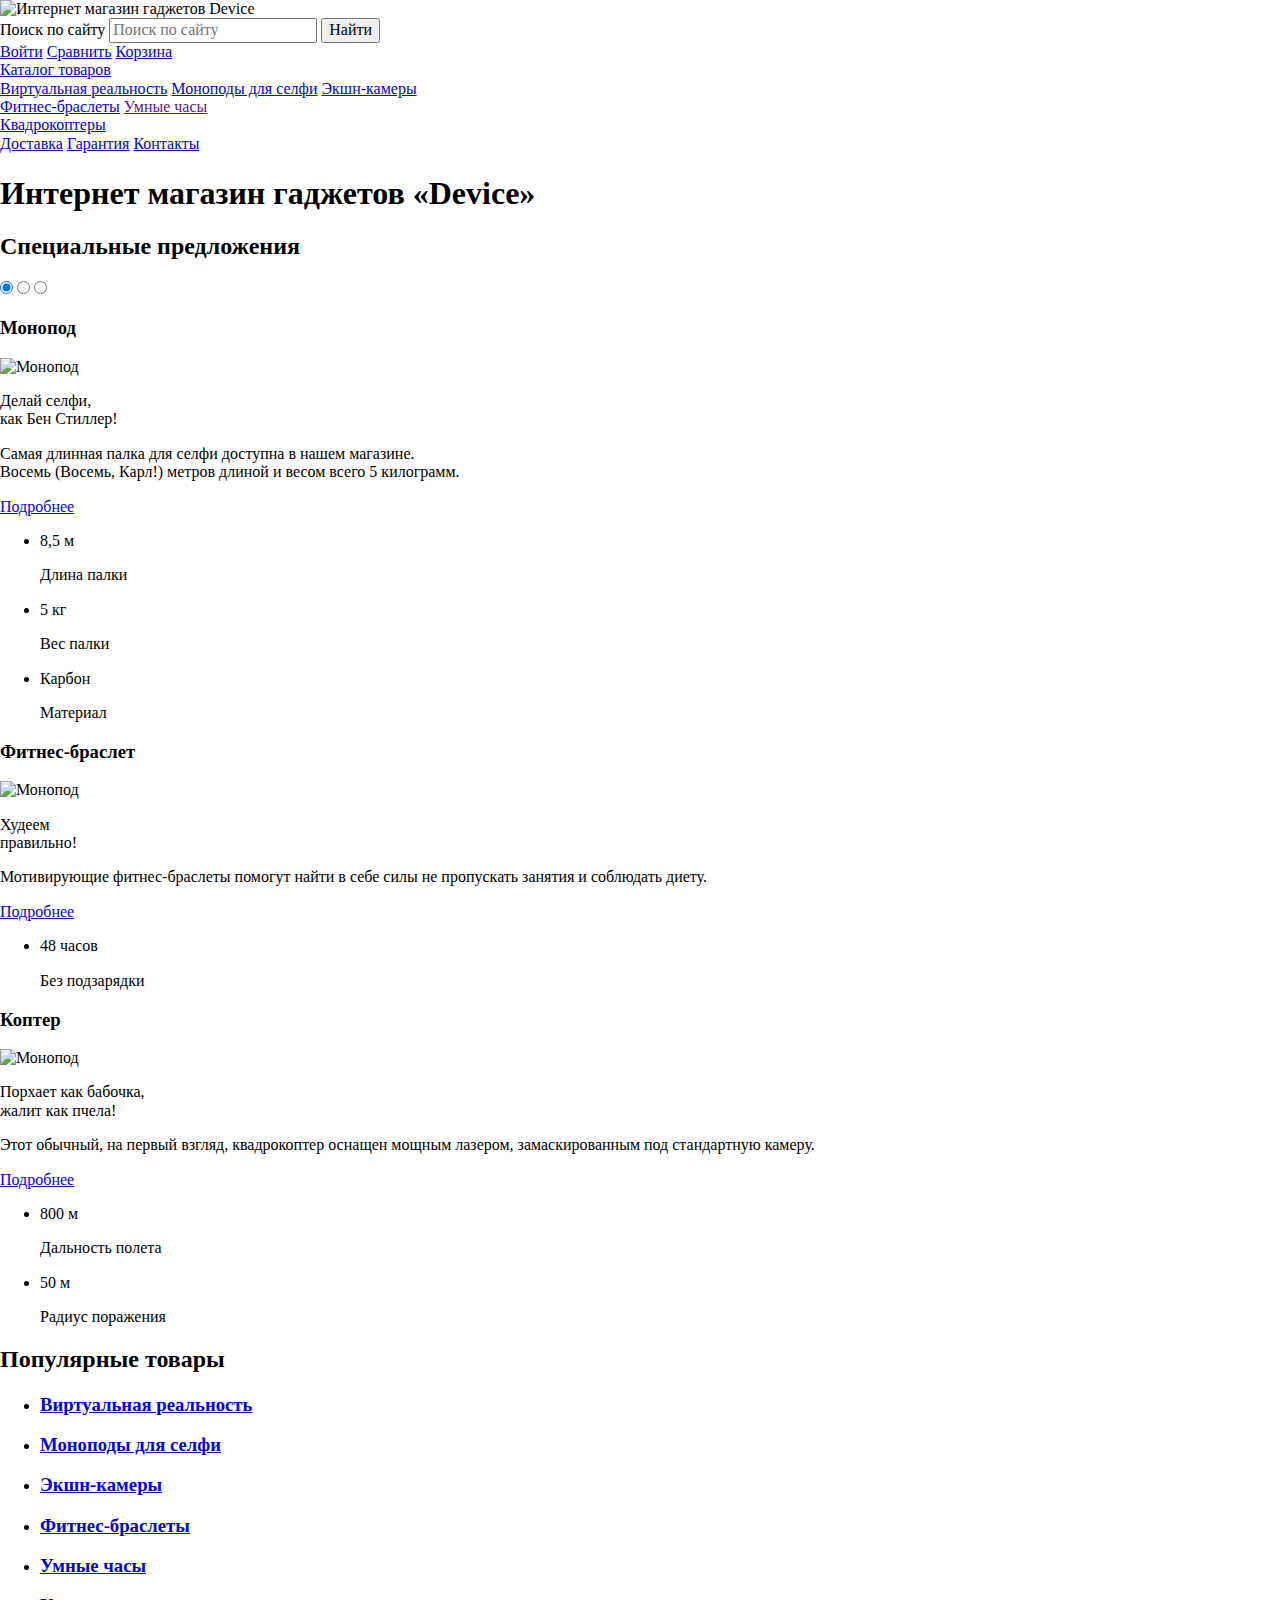
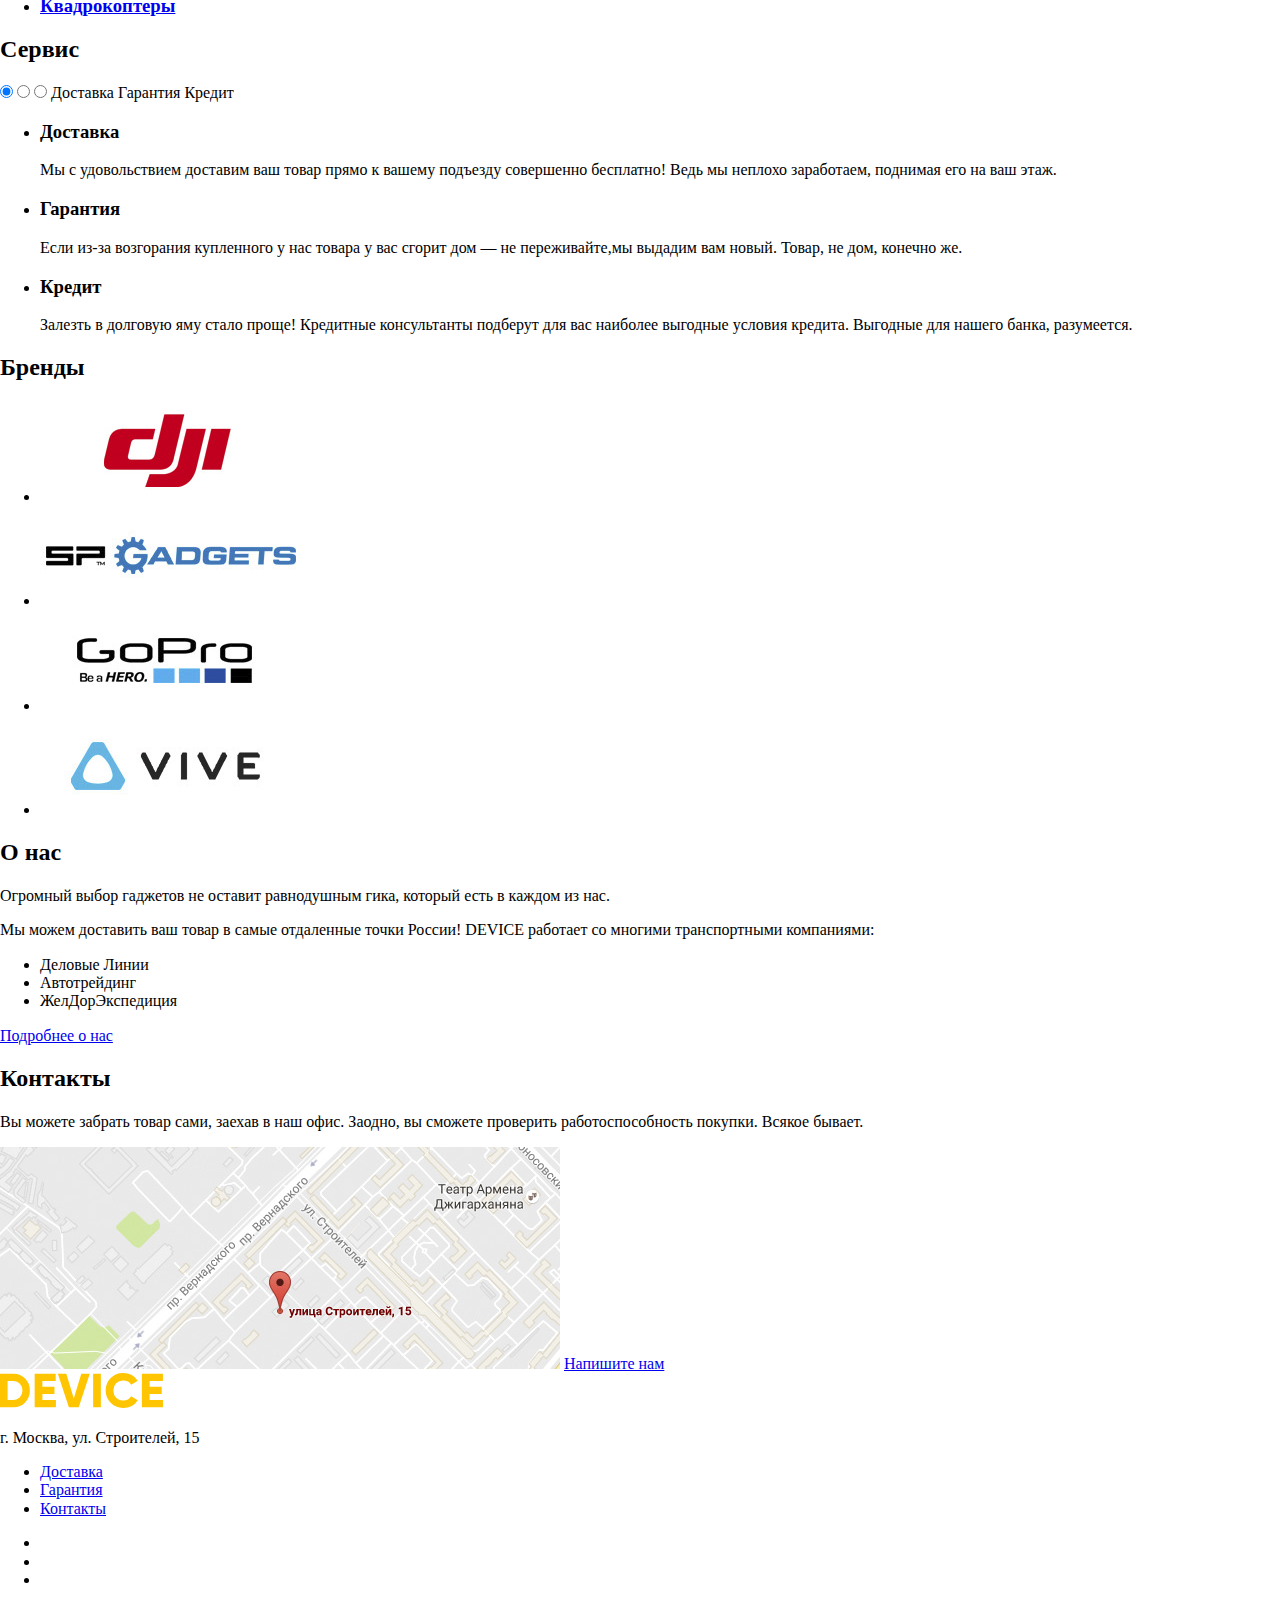
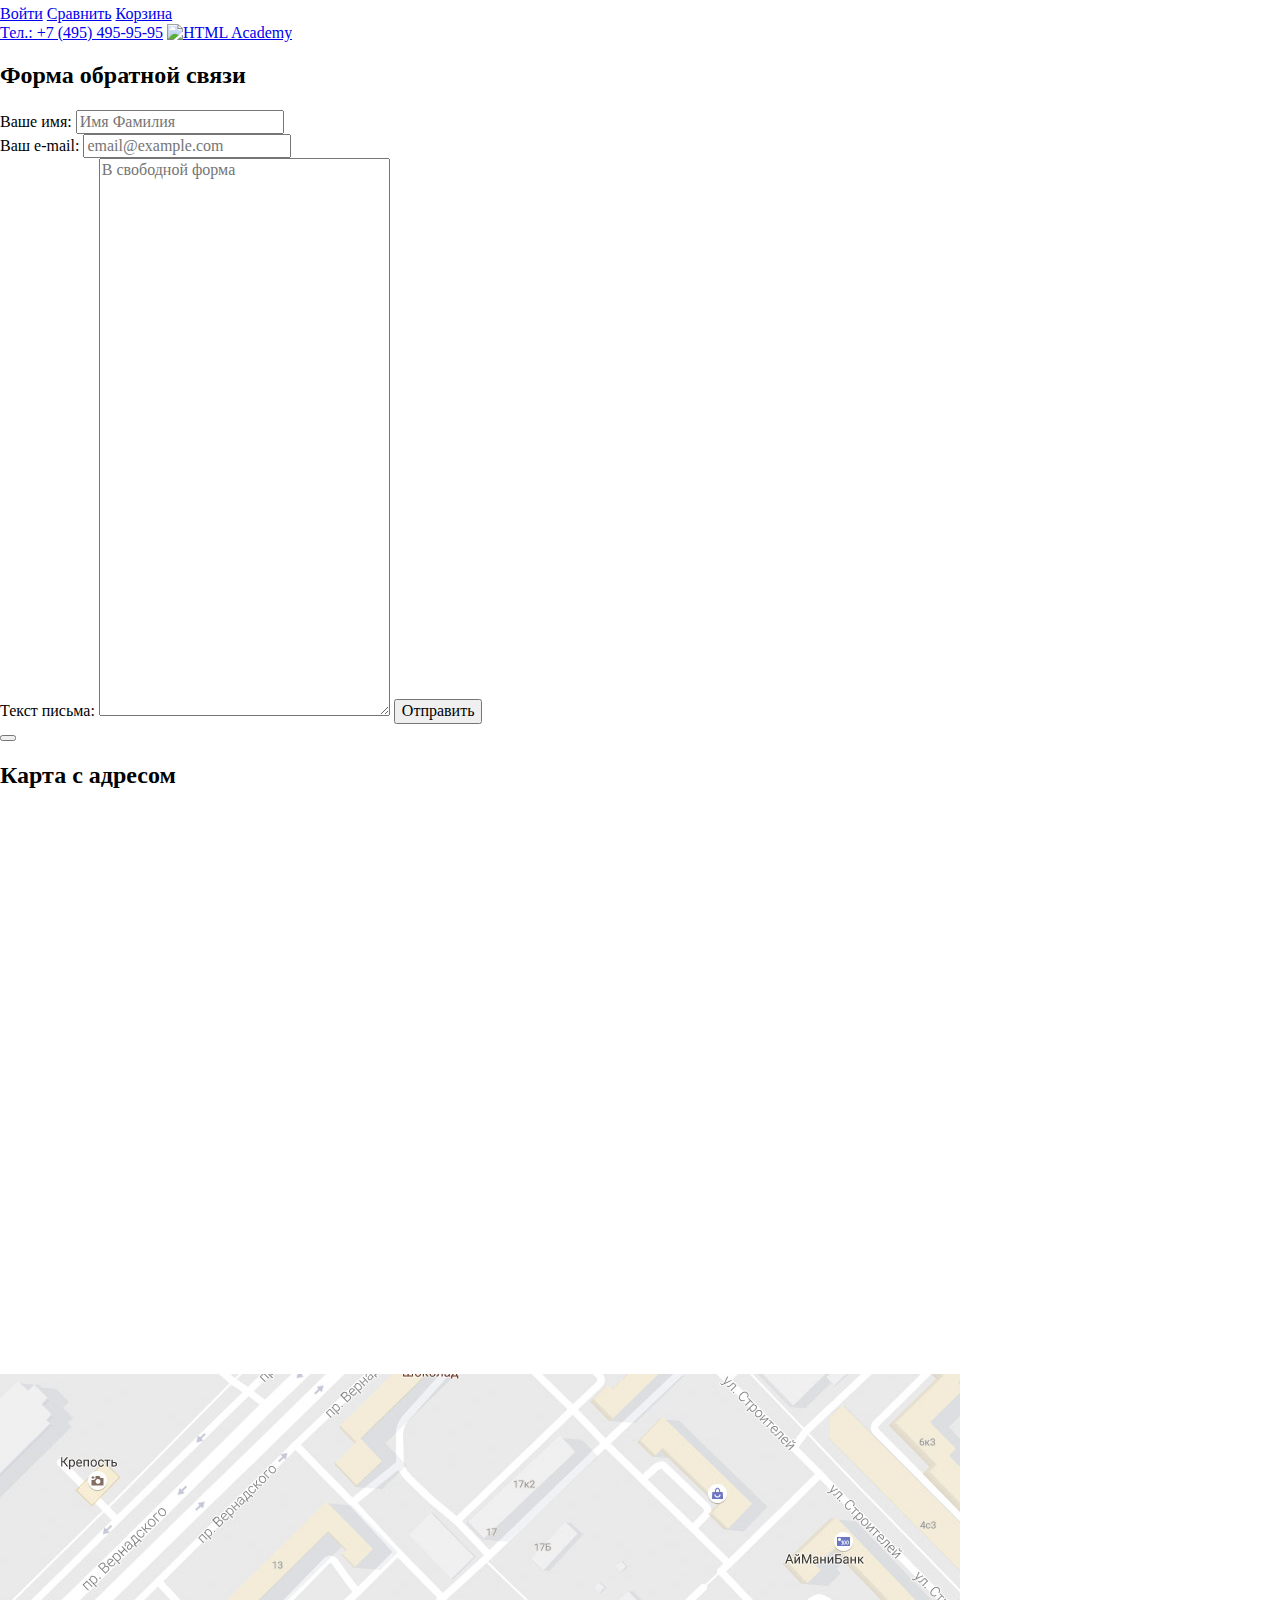
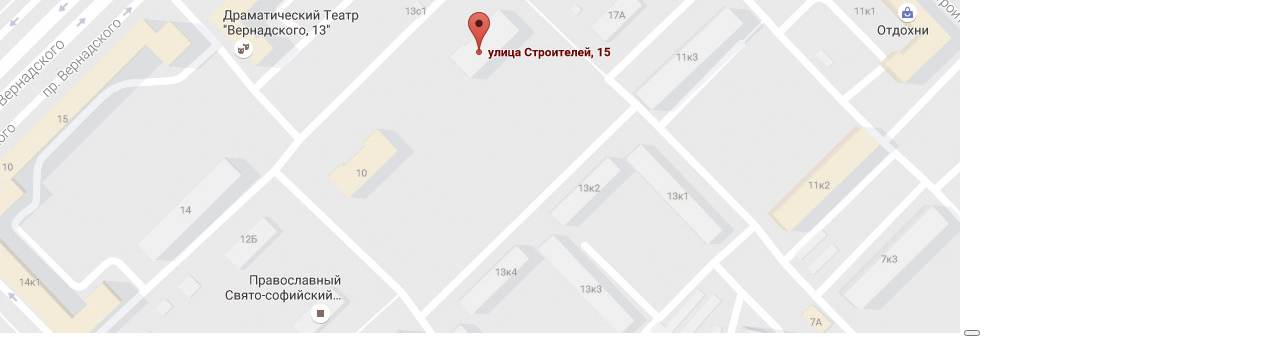
==== commit 6fdc9761: "Подключены минимизированные скрипты и стили. Внесены небольшие исправления" ====
--- a/index.html
+++ b/index.html
@@ -5,7 +5,7 @@
   <meta charset="utf-8">
   <title>HTML Academy: Девайс</title>
   <link rel="stylesheet" href="css/normalize.css">
-  <link rel="stylesheet" href="css/style.css">
+  <link rel="stylesheet" href="css/style-compressed.css">
 </head>
 
 <body>
@@ -28,7 +28,7 @@
                   <input class="search-form__field" type="search" name="search" id="search-field"
                     placeholder="Поиск по сайту">
 
-                  <button class="search-form__button" type="button">Найти</button>
+                  <button class="search-form__button" type="submit">Найти</button>
                 </form>
               </div>
 
@@ -246,32 +246,33 @@
 
       <div class="container">
         <div class="columns">
-          <div class="services__left-side column">
-            <input class="services__input visually-hidden" type="radio" name="service" id="delivery" checked>
-            <input class="services__input visually-hidden" type="radio" name="service" id="warranty">
-            <input class="services__input visually-hidden" type="radio" name="service" id="credit">
+          <form class="services__left-side column" action="#">
+            <input class="services__input visually-hidden" type="radio" name="service" id="delivery" value="delivery"
+              checked>
+            <input class="services__input visually-hidden" type="radio" name="service" id="warranty" value="warranty">
+            <input class="services__input visually-hidden" type="radio" name="service" id="credit" value="credit">
             <label class="content__button services__button" for="delivery">Доставка</label>
             <label class="content__button services__button" for="warranty">Гарантия</label>
             <label class="content__button services__button" for="credit">Кредит</label>
-          </div>
+          </form>
 
           <div class="services__right-side column">
             <ul class="services__list list-format">
-              <li class="services__item delivery">
+              <li class="services__item delivery block-show">
                 <h3 class="content__section-title services__title">Доставка</h3>
                 <p class="content__text services__text">Мы с удовольствием доставим ваш товар прямо к вашему подъезду
                   совершенно
                   бесплатно!
                   Ведь мы неплохо заработаем, поднимая его на ваш этаж.</p>
               </li>
-              <li class="services__item warranty visually-hidden">
+              <li class="services__item warranty">
                 <h3 class="content__section-title services__title">Гарантия</h3>
                 <p class="content__text services__text">Если из-за возгорания купленного у нас товара у вас сгорит дом —
                   не
                   переживайте,мы
                   выдадим вам новый. Товар, не дом, конечно же.</p>
               </li>
-              <li class="services__item credit visually-hidden">
+              <li class="services__item credit">
                 <h3 class="content__section-title services__title">Кредит</h3>
                 <p class="content__text services__text">Залезть в долговую яму стало проще! Кредитные консультанты
                   подберут для вас
@@ -333,7 +334,7 @@
             <li class="about__list-item">Автотрейдинг</li>
             <li class="about__list-item">ЖелДорЭкспедиция</li>
           </ul>
-          <a class="content__button about__button" href="#">Подробнее о нас</a>
+          <a class="content__button about__button" href="form.html">Подробнее о нас</a>
         </section>
 
 
@@ -345,7 +346,7 @@
             Вы можете забрать товар сами, заехав в наш офис. Заодно, вы сможете
             проверить работоспособность покупки. Всякое бывает.
           </p>
-          <a class="contacts__map" href="#"><img src="img/map.jpg" width="560" height="222"
+          <a class="contacts__map" href="map.html"><img src="img/map.jpg" width="560" height="222"
               alt="Карта офиса по адресу улица Строителей, 15"></a>
           <a class="content__button contacts__button" href="#">Напишите нам</a>
 
@@ -396,7 +397,7 @@
             <a class="compare-button page-footer__button" href="#">Сравнить</a>
             <a class="cart-button page-footer__button" href="#">Корзина</a>
           </div>
-          <p class="page-footer__text page-footer__phone">Тел.: +7 (495) 495-95-95</p>
+          <a class="page-footer__text page-footer__phone" href="tel:+7(495)495-95-95">Тел.: +7 (495) 495-95-95</a>
           <a class=" page-footer__dev-link" href="https://htmlacademy.ru/intensive/htmlcss">
             <img class="page-footer__dev-logo" src="img/logo-html-academy.svg" width="27" height="35"
               alt="HTML Academy">
@@ -406,37 +407,47 @@
     </div>
   </footer>
 
-  <section class="write-us visually-hidden">
+  <section class="write-us">
 
     <h2 class="visually-hidden content__section-title">Форма обратной связи</h2>
 
     <form class="write-us__form" action="#" method="post">
-      <div class="half-part">
-        <label class="write-us__label" for="name-field">Ваше имя:</label>
-        <input class="write-us__field" type="text" name="name" id="name-field" placeholder="Имя Фамилия">
-      </div>
-      <div class="half-part">
-        <label class="write-us__label" for="email-field">Ваш e-mail:</label>
-        <input class="write-us__field" type="email" name="email" id="email-field" placeholder="example@example.com">
-      </div>
-      <label class="write-us__label" for="message-field">Текст письма:</label>
-      <textarea class="write-us__field" name="message" id="message-field" cols="30" rows="10"
-        placeholder="В свободной форма"></textarea>
-      <button class="content__button write-us__button " type="submit">Отправить</button>
+      <div class="container">
+        <div class="columns-wrapper">
+          <div class="half-part">
+            <label class="write-us__label" for="name-field">Ваше имя:</label>
+            <input class="write-us__field" type="text" name="name" id="name-field" placeholder="Имя Фамилия">
+          </div>
+          <div class="half-part">
+            <label class="write-us__label" for="email-field">Ваш e-mail:</label>
+            <input class="write-us__field" type="email" name="email" id="email-field" placeholder="email@example.com">
+          </div>
+        </div>
+        <label class="write-us__label textarea-label" for="message-field">Текст письма:</label>
+        <textarea class="write-us__textarea" name="message" id="message-field" cols="30" rows="30"
+          placeholder="В свободной форма"></textarea>
+        <button class="content__button write-us__button " type="submit">Отправить</button>
+      </div>
     </form>
 
     <button class="close_button" type="button" aria-label="Закрыть"></button>
 
   </section>
 
-  <section class="popup-map visually-hidden">
+  <section class="popup-map">
 
     <h2 class="visually-hidden content__section-title">Карта с адресом</h2>
-
-    <img src="img/map-big.jpg" alt="Адрес офиса: г. Москва, ул. Строителей, 15">
+    <iframe
+      src="https://www.google.com/maps/embed?pb=!1m18!1m12!1m3!1d2249.1125488779994!2d37.527429315622776!3d55.68703098053578!2m3!1f0!2f0!3f0!3m2!1i1024!2i768!4f13.1!3m3!1m2!1s0x46b54cf65f5c8955%3A0x694710ccd55501e!2z0YPQuy4g0KHRgtGA0L7QuNGC0LXQu9C10LksIDE1LCDQnNC-0YHQutCy0LAsIDExOTMxMQ!5e0!3m2!1sru!2sru!4v1570315978467!5m2!1sru!2sru"
+      width="960" height="560" style="border:0;" allowfullscreen=""></iframe>
+    <img class="visually-hidden" src="img/map-big.jpg" alt="Адрес офиса: г. Москва, ул. Строителей, 15">
 
     <button class="close_button" type="button" aria-label="Закрыть"></button>
   </section>
+
+  <script src="js/contact-compressed.js"></script>
+  <script src="js/map-compressed.js"></script>
+  <script src="js/services-compressed.js"></script>
 </body>
 
 </html>
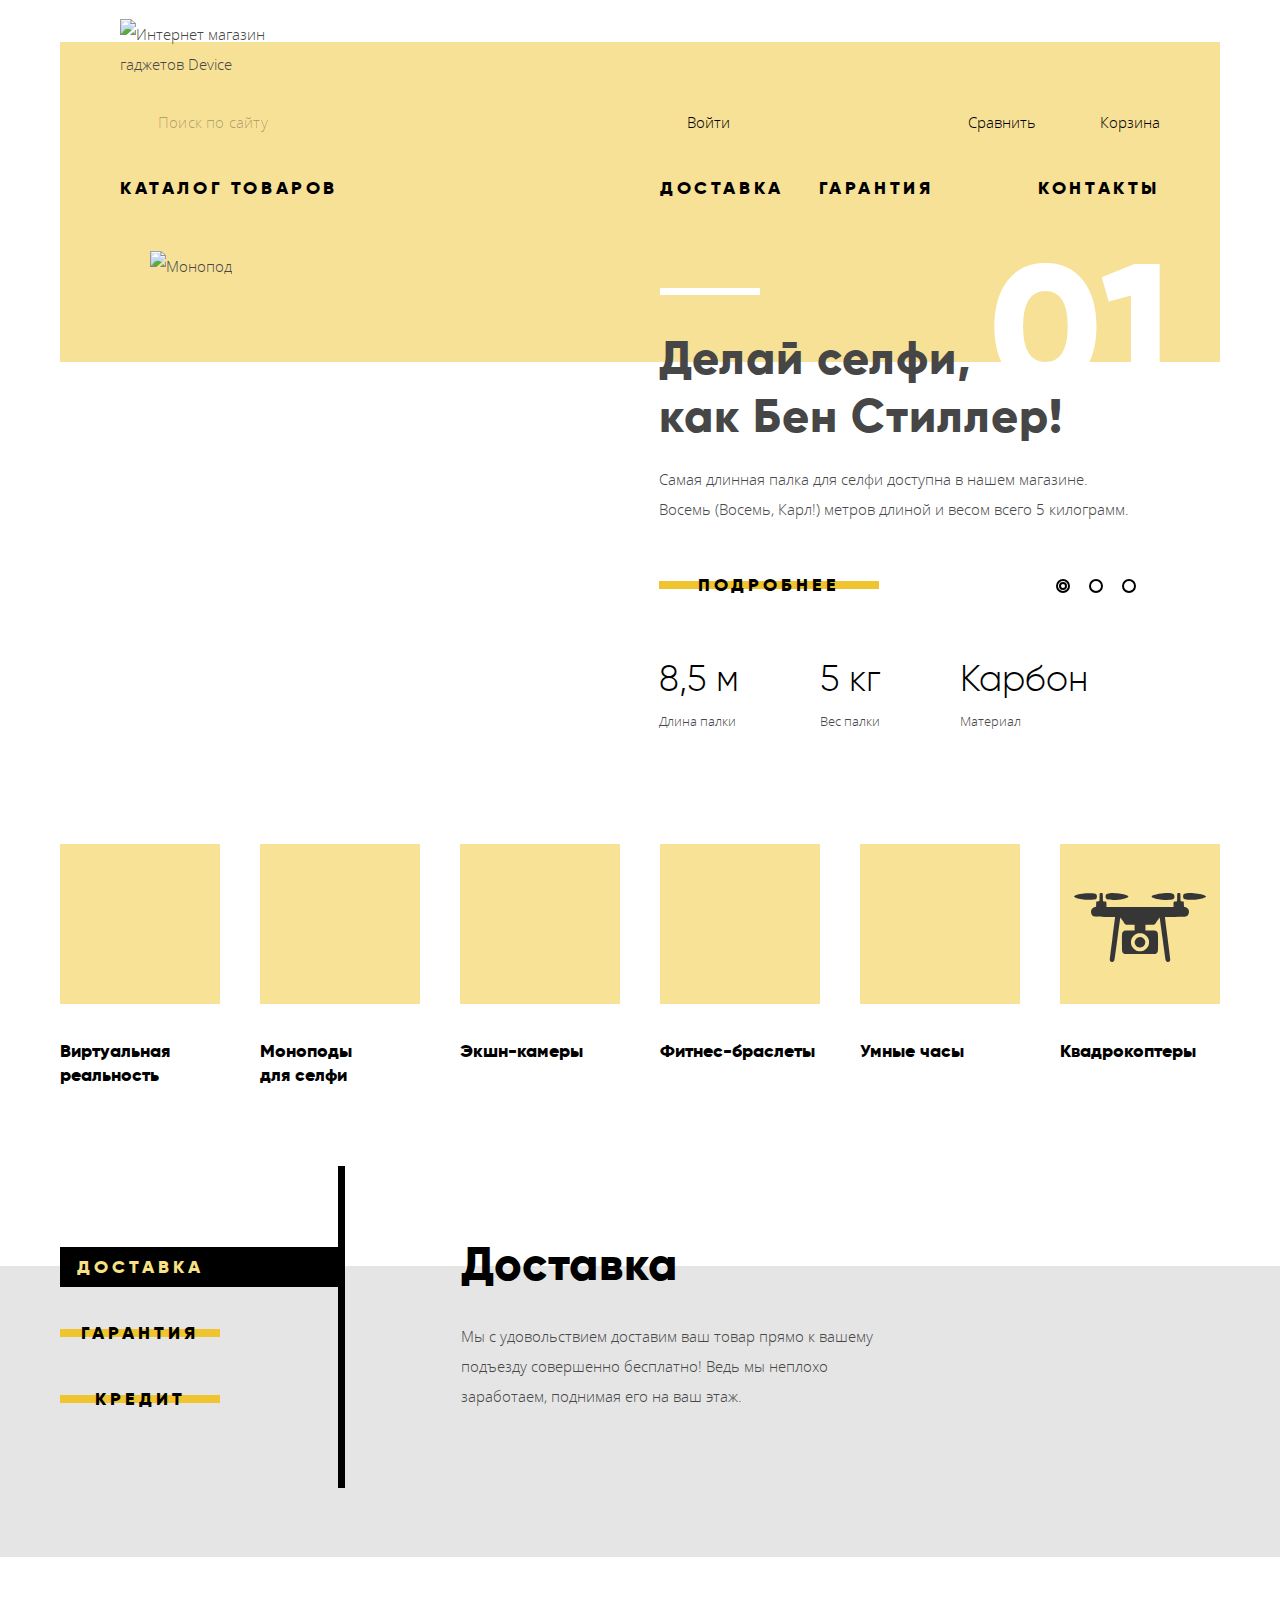
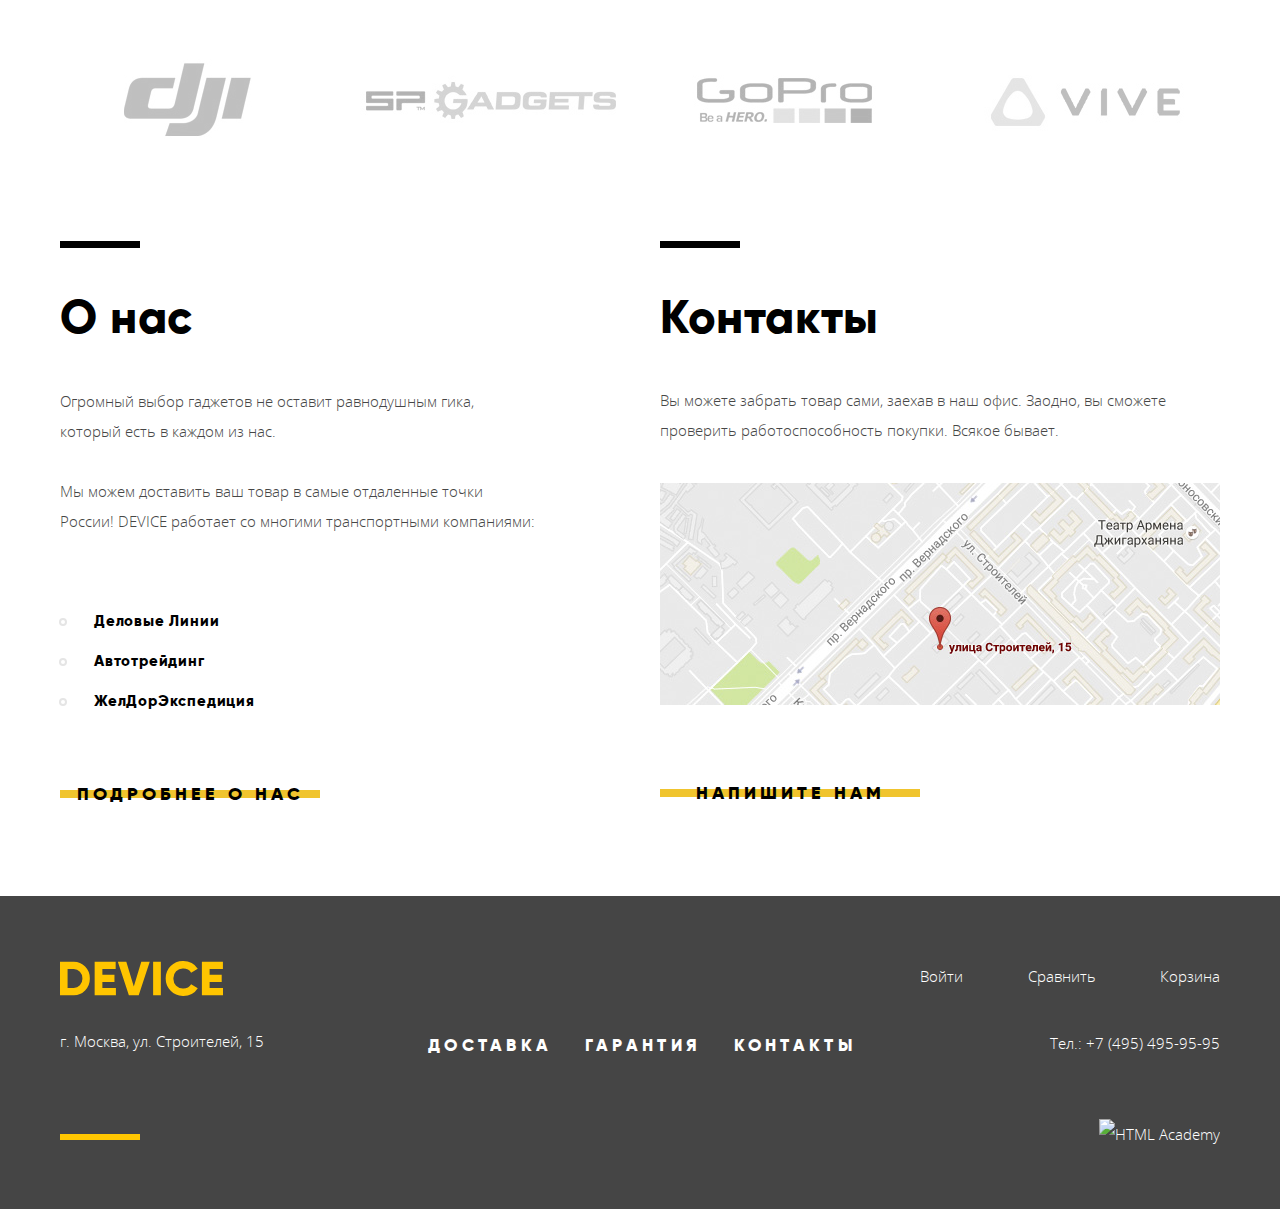
==== commit 4b30de04: "Небольшие исправления" ====
--- a/index.html
+++ b/index.html
@@ -334,7 +334,7 @@
             <li class="about__list-item">Автотрейдинг</li>
             <li class="about__list-item">ЖелДорЭкспедиция</li>
           </ul>
-          <a class="content__button about__button" href="form.html">Подробнее о нас</a>
+          <a class="content__button about__button" href="#">Подробнее о нас</a>
         </section>
 
 
@@ -348,7 +348,7 @@
           </p>
           <a class="contacts__map" href="map.html"><img src="img/map.jpg" width="560" height="222"
               alt="Карта офиса по адресу улица Строителей, 15"></a>
-          <a class="content__button contacts__button" href="#">Напишите нам</a>
+          <a class="content__button contacts__button" href="form.html">Напишите нам</a>
 
         </section>
       </div>
@@ -407,7 +407,7 @@
     </div>
   </footer>
 
-  <section class="write-us">
+  <section class="write-us" tabindex="0">
 
     <h2 class="visually-hidden content__section-title">Форма обратной связи</h2>
 
@@ -434,13 +434,13 @@
 
   </section>
 
-  <section class="popup-map">
+  <section class="popup-map" tabindex="0">
 
     <h2 class="visually-hidden content__section-title">Карта с адресом</h2>
     <iframe
       src="https://www.google.com/maps/embed?pb=!1m18!1m12!1m3!1d2249.1125488779994!2d37.527429315622776!3d55.68703098053578!2m3!1f0!2f0!3f0!3m2!1i1024!2i768!4f13.1!3m3!1m2!1s0x46b54cf65f5c8955%3A0x694710ccd55501e!2z0YPQuy4g0KHRgtGA0L7QuNGC0LXQu9C10LksIDE1LCDQnNC-0YHQutCy0LAsIDExOTMxMQ!5e0!3m2!1sru!2sru!4v1570315978467!5m2!1sru!2sru"
-      width="960" height="560" style="border:0;" allowfullscreen=""></iframe>
-    <img class="visually-hidden" src="img/map-big.jpg" alt="Адрес офиса: г. Москва, ул. Строителей, 15">
+      width="960" height="560" style="border:0;" allowfullscreen=""
+      aria-label="Адрес офиса: г. Москва, ул. Строителей, 15"></iframe>
 
     <button class="close_button" type="button" aria-label="Закрыть"></button>
   </section>
--- a/css/style-compressed.css
+++ b/css/style-compressed.css
@@ -0,0 +1 @@
+@-webkit-keyframes open{0%{-webkit-transform:translateX(-2000px);transform:translateX(-2000px)}70%{-webkit-transform:translateX(30px);transform:translateX(30px)}90%{-webkit-transform:translateX(-10px);transform:translateX(-10px)}to{-webkit-transform:translateX(0);transform:translateX(0)}}@keyframes open{0%{-webkit-transform:translateX(-2000px);transform:translateX(-2000px)}70%{-webkit-transform:translateX(30px);transform:translateX(30px)}90%{-webkit-transform:translateX(-10px);transform:translateX(-10px)}to{-webkit-transform:translateX(0);transform:translateX(0)}}@-webkit-keyframes shake{0%,to{-webkit-transform:translateX(0);transform:translateX(0)}10%,30%,50%,70%,90%{-webkit-transform:translateX(-10px);transform:translateX(-10px)}20%,40%,60%,80%{-webkit-transform:translateX(10px);transform:translateX(10px)}}@keyframes shake{0%,to{-webkit-transform:translateX(0);transform:translateX(0)}10%,30%,50%,70%,90%{-webkit-transform:translateX(-10px);transform:translateX(-10px)}20%,40%,60%,80%{-webkit-transform:translateX(10px);transform:translateX(10px)}}@font-face{font-weight:800;font-family:"Gilroy";font-style:normal;src:url(../fonts/gilroyextrabold.woff2) format("woff2"),url(../fonts/gilroyextrabold.woff) format("woff")}@font-face{font-weight:300;font-family:"Gilroy";font-style:normal;src:url(../fonts/gilroylight.woff2) format("woff2"),url(../fonts/gilroylight.woff) format("woff")}@font-face{font-weight:300;font-family:"Open Sans";font-style:normal;src:url(../fonts/opensanslight.woff2) format("woff2"),url(../fonts/opensanslight.woff) format("woff")}body{min-width:1280px;font-weight:300;font-size:15px;line-height:30px;font-family:"Open Sans","Arial",sans-serif;color:#464646}img{max-width:100%;height:auto}a{text-decoration:none}.content__button{position:relative;z-index:1;display:block;width:220px;font-weight:800;font-size:18px;line-height:18px;font-family:"Gilroy","Arial",sans-serif;text-align:center;color:#000;text-transform:uppercase;letter-spacing:4px}.content__button::after{content:"";position:absolute;top:5px;left:0;z-index:-1;display:block;width:inherit;height:8px;background:#f0c42e}.content__button:focus::after,.content__button:hover::after{-webkit-transform:scaleY(5);-ms-transform:scaleY(5);transform:scaleY(5)}.content__button:active,.popular__item a:active{color:rgba(0,0,0,.3)}.list-format{margin:0;padding:0;list-style:none}.visually-hidden{position:absolute;width:1px;height:1px;margin:-1px;padding:0;overflow:hidden;border:0;clip:rect(0 0 0 0)}.container{width:1160px;margin:0 auto}.columns,.page-header__background{display:-webkit-box;display:-ms-flexbox;display:flex}.columns{flex-wrap:wrap;justify-content:space-between;-webkit-box-pack:justify;-ms-flex-pack:justify;-ms-flex-wrap:wrap}.inner-page .page-header{margin-bottom:39px}.page-header__background{-ms-flex-direction:column;flex-direction:column;padding:0 60px 48px;background-color:#f7e196;background-image:-o-linear-gradient(#fff 17%,#f7e196 17%);background-image:-webkit-gradient(linear,left top,left bottom,color-stop(17%,#fff),color-stop(17%,#f7e196));background-image:linear-gradient(#fff 17%,#f7e196 17%);-webkit-box-direction:normal;-webkit-box-orient:vertical}.page-header__logo-container{-ms-flex-order:0;order:0;margin-top:19px;margin-bottom:25px;-webkit-box-ordinal-group:1}.page-header__logo{display:block}.inner-page .page-header__logo-container:focus,.inner-page .page-header__logo-container:hover{opacity:.6}.inner-page .page-header__logo-container:active{opacity:.3}.top{margin-bottom:36px}.main-menu__catalog{position:relative;padding-right:30px}.main-menu__catalog::after{content:"";position:absolute;top:3px;left:230px;width:20px;height:20px;background-image:url(../img/plus.svg);background-repeat:no-repeat}.page-navigation .right-column{display:-webkit-box;display:-ms-flexbox;display:flex;flex-wrap:wrap;width:500px;-ms-flex-wrap:wrap}.sub-menu .column{width:200px;margin-right:0}.sub-menu .column:first-child{margin-right:40px}.right-column .main-menu__item:nth-child(3n+1){margin-right:auto}.right-column .main-menu__item:nth-child(3n+2){margin-right:70px}.right-column .main-menu__item:nth-child(3n+3){margin-left:auto}.header-user-menu__button{position:relative;padding-left:27px}.right-column .header-user-menu__button:nth-child(3n+1){margin-right:auto}.right-column .header-user-menu__button:nth-child(3n+2){margin-left:174px}.right-column .header-user-menu__button:nth-child(3n+3){margin-left:auto}.right-column .header-user-menu__button--loggedin:nth-child(4n+1){margin-right:18px;margin-left:0;letter-spacing:.2px}.right-column .header-user-menu__button--loggedin:nth-child(4n+2){margin-right:auto;margin-left:0;padding-left:0;letter-spacing:.2px}.right-column .header-user-menu__button--loggedin:nth-child(4n+3){margin-right:0;margin-left:auto;letter-spacing:.2px}.right-column .header-user-menu__button--loggedin:nth-child(4n+4){margin-right:0;margin-left:36px;letter-spacing:.2px}.cart-button::before,.compare-button::before,.login-button::before,.user-button::before{content:"";position:absolute;top:7px;left:0;width:15px;height:15px;background-image:url(../img/user.svg);background-repeat:no-repeat}.logout-button{opacity:.3}.cart-button::before,.compare-button::before{top:9px;left:6px;background-image:url(../img/compare.svg)}.cart-button::before{top:7px;left:4px;background-image:url(../img/cart.svg)}.main-menu__item{font-weight:800;font-size:18px;line-height:24px;font-family:"Gilroy","Arial",sans-serif;color:#000;text-transform:uppercase;letter-spacing:3.6px}.main-menu__item:focus,.main-menu__item:hover{opacity:.6}.main-menu__item:active{opacity:.3}.sub-menu{position:absolute;top:21;left:-60px;z-index:10;width:1100px;min-height:141px;padding-top:21px;padding-left:60px;background-color:#f7e196;visibility:hidden}.sub-menu .columns{justify-content:flex-start;-webkit-box-pack:start;-ms-flex-pack:start}.main-menu__wrapper{position:relative}.main-menu__catalog:focus+.sub-menu,.main-menu__wrapper:hover .sub-menu{visibility:visible}.sub-menu__item{display:block;margin-bottom:1px;font-weight:300;font-size:15px;line-height:36px;font-family:inherit;color:#000;letter-spacing:.1px}.sub-menu__item:focus,.sub-menu__item:hover{opacity:.6}.sub-menu__item:active{opacity:.3}.header-user-menu__button{font-weight:300;font-size:15px;line-height:28px;font-family:inherit;color:#000}.header-user-menu__button:focus,.header-user-menu__button:hover{opacity:.6}.header-user-menu__button:active{opacity:.3}.page-header__logo--clickable:focus,.page-header__logo--clickable:hover{opacity:.6}.page-header__logo--clickable:active{opacity:.3}.top .right-column{flex-wrap:wrap;width:500px;padding-top:4px;-ms-flex-wrap:wrap}.main-menu__item{display:block}.search-form,.top .right-column{display:-webkit-box;display:-ms-flexbox;display:flex}.search-form__button,.search-form__field{font-weight:300;font-size:15px;line-height:30px;letter-spacing:0;background-color:transparent}.search-form__field{width:355px;padding:1px 36px;color:#000;background-image:url(../img/search.svg);background-repeat:no-repeat;background-position:1px 7px;font-family:"Open Sans","Arial",sans-serif;border:2px solid transparent}.search-form__button{display:none;padding-right:20px;padding-left:20px;font:inherit;font-family:"Open Sans";text-align:center;border:2px solid #000}.search-form__field::-webkit-input-placeholder{position:relative;color:rgba(0,0,0,.3);letter-spacing:.2px}.search-form__field::-moz-placeholder{position:relative;color:rgba(0,0,0,.3);letter-spacing:.2px}.search-form__field:-ms-input-placeholder,.search-form__field::-ms-input-placeholder{position:relative;color:rgba(0,0,0,.3);letter-spacing:.2px}.search-form__field::placeholder{position:relative;color:rgba(0,0,0,.3);letter-spacing:.2px}.search-form__field:hover::-webkit-input-placeholder{color:rgba(0,0,0,.6)}.search-form__field:hover::-moz-placeholder{color:rgba(0,0,0,.6)}.search-form__field:hover:-ms-input-placeholder,.search-form__field:hover::-ms-input-placeholder{color:rgba(0,0,0,.6)}.search-form__field:hover::placeholder{color:rgba(0,0,0,.6)}.search-form__field:focus{border-bottom:2px solid #000}.search-form__button:active,.search-form__field:focus+.search-form__button{display:block}.search-form__button:focus,.search-form__button:hover{color:#fff;background-color:#000}.search-form__button:active{color:rgba(255,255,255,.3);background-color:#000}.slider{margin-bottom:100px}.slider__border{position:relative;background-image:-o-linear-gradient(#f7e196 23%,#fff 23%);background-image:-webkit-gradient(linear,left top,left bottom,color-stop(23%,#f7e196),color-stop(23%,#fff));background-image:linear-gradient(#f7e196 23%,#fff 23%)}.slider .left-side{width:560px;max-height:485px;margin-right:39px}.slider__item{justify-content:flex-start;-webkit-box-pack:start;-ms-flex-pack:start}.slider__item--one .slider__image{padding-top:3px;padding-left:90px}.slider__item--two .slider__image{padding-top:12px;padding-left:117px}.slider__item--three .slider__image{padding-top:65px;padding-left:30px}.slider .right-side{position:relative;width:500px;padding-top:34px}.slider .right-side::after{content:"";position:absolute;top:-10px;right:-15px;font-weight:800;font-size:179px;line-height:179px;font-family:"Gilroy","Arial",sans-serif;color:#fff;letter-spacing:2px}.slider .right-side::before{content:"";position:absolute;top:40px;left:1px;width:100px;height:7px;background-color:#fff}.slider__item--one .right-side::after{content:"01"}.slider__item--two .right-side::after{content:"02"}.slider__item--three .right-side::after{content:"03"}.slider__item:nth-of-type(1),.slider__item:nth-of-type(2),.slider__item:nth-of-type(3){display:none}.slider__motto{position:relative;z-index:1;width:600px;margin-bottom:19px;font-weight:800;font-size:47px;line-height:58px;font-family:"Gilroy","Arial",sans-serif;letter-spacing:1px}.slider__text{width:500px;margin-bottom:52px}.slider__button{width:220px;margin-bottom:34px}.features{display:-webkit-box;display:-ms-flexbox;display:flex;flex-wrap:wrap;-ms-flex-wrap:wrap}.feature-item{margin-right:auto}.feature-item:last-child{margin-right:71px}.slider__item--three .feature-item:first-child{margin-right:48px}.feature-item__text--big{margin-bottom:17px;font-weight:300;font-size:36px;font-family:"Gilroy","Arial",sans-serif;color:#000}.feature-item__text--small{font-weight:300;font-size:13px;line-height:20px;color:#464646}.slider__label{position:absolute;bottom:149px;z-index:20;-webkit-box-sizing:border-box;box-sizing:border-box;width:20px;height:20px;cursor:pointer}.slider__label:nth-of-type(1){right:146px}.slider__label:nth-of-type(2){right:113px}.slider__label:nth-of-type(3){right:80px}.slider__label::after,.slider__label::before{content:"";position:absolute;top:4px;right:4px;width:10px;height:10px;border:2px solid #000;border-radius:50%}.slider__label::after{top:7px;right:7px;display:none;width:4px;height:4px}.slider__btn:nth-of-type(1):checked~.slider__label:nth-of-type(1)::after,.slider__btn:nth-of-type(2):checked~.slider__label:nth-of-type(2)::after,.slider__btn:nth-of-type(3):checked~.slider__label:nth-of-type(3)::after{display:block}.slider__btn:nth-of-type(1):checked~.slider__item:nth-of-type(1),.slider__btn:nth-of-type(2):checked~.slider__item:nth-of-type(2),.slider__btn:nth-of-type(3):checked~.slider__item:nth-of-type(3){display:-webkit-box;display:-ms-flexbox;display:flex}.popular{margin-bottom:56px}.popular__list{display:-webkit-box;display:-ms-flexbox;display:flex;flex-wrap:wrap;justify-content:space-between;-webkit-box-pack:justify;-ms-flex-pack:justify;-ms-flex-wrap:wrap}.popular__item{width:160px}.popular__item a{color:#000}.popular__img-bg{background-color:rgba(240,197,46,.5)}.popular__img{width:160px;height:160px;margin-bottom:35px;background-repeat:no-repeat}.popular__item--vr .popular__img{background-image:url(../img/popular-1.svg);background-position:50% 50%}.popular__item--monopods .popular__img{background-image:url(../img/popular-2.svg);background-position:51% 96%}.popular__item--cameras .popular__img{background-image:url(../img/popular-3.svg);background-position:55% 52%}.popular__item--fitness-trackers .popular__img{background-image:url(../img/popular-4.svg);background-position:50% 52%}.popular__item--smart-watches .popular__img{background-image:url(../img/popular-5.svg);background-position:52% 52%}.popular__item--copters .popular__img{background-image:url(../img/popular-6.svg);background-position:49% 54%}a:focus .popular__img-bg,a:hover .popular__img-bg{background-color:#f0c52e}a:active .popular__img{-webkit-filter:opacity(.3);filter:opacity(.3)}.popular__title{font-size:18px;line-height:24px;font-family:"Gilroy","Arial",sans-serif}.popular__item--monopods .popular__title{width:100px}.services{margin-bottom:94px;padding-top:5px;padding-bottom:69px;background-color:#e5e5e5;-webkit-box-shadow:inset 0 105px 0 0 #fff;box-shadow:inset 0 105px 0 0 #fff}.services__left-side{width:278px;margin-right:95px;padding-top:92px;padding-bottom:32px;border-right:7px solid #000}.services__button{width:160px;margin-bottom:48px}.services__button:active{color:#f7e184}.services__input:nth-of-type(1):checked~.services__button:nth-of-type(1)::after,.services__input:nth-of-type(2):checked~.services__button:nth-of-type(2)::after,.services__input:nth-of-type(3):checked~.services__button:nth-of-type(3)::after{width:278px;background-color:#000;-webkit-transform:scaleY(5);-ms-transform:scaleY(5);transform:scaleY(5)}.services__input:nth-of-type(1):checked~.services__button:nth-of-type(1),.services__input:nth-of-type(2):checked~.services__button:nth-of-type(2),.services__input:nth-of-type(3):checked~.services__button:nth-of-type(3){color:#f7e184}.services__right-side{width:780px}.services__list{padding-top:2px;padding-left:21px}.services__item{position:relative;display:none;-webkit-box-sizing:border-box;box-sizing:border-box}.block-show{display:block}.credit,.delivery,.warranty{background-image:url(../img/delivery.svg);background-repeat:no-repeat;background-position:557px 35px}.credit,.warranty{overflow:hidden;background-image:url(../img/warranty.svg);background-position:540px 60px}.credit{background-image:url(../img/credit.svg);background-position:531px 60px}.content__page-title,.content__section-title{margin-bottom:20px;font-weight:800;font-size:47px;line-height:48px;font-family:"Gilroy","Arial",sans-serif;color:#000;letter-spacing:.6px}.services__title{margin-bottom:33px;padding-top:25px}.content__text{font-weight:300;font-size:15px;line-height:30px;color:#464646}.services__text{max-width:420px}.brands{margin-bottom:75px}.brands__list,.services .columns{flex-wrap:wrap;justify-content:space-between;-webkit-box-pack:justify;-ms-flex-pack:justify;-ms-flex-wrap:wrap}.brands__item a{-webkit-filter:opacity(.3) grayscale(1);filter:opacity(.3) grayscale(1)}.brands__item a:focus,.brands__item a:hover{-webkit-filter:none;filter:none}.about{position:relative;width:475px;padding-top:19px}.about::before{content:"";position:absolute;top:6px;width:80px;height:7px;background-color:#000}.about__title{margin-bottom:45px}.about__list-item{font-weight:800;font-size:15px;line-height:30px;font-family:"Gilroy","Arial",sans-serif;color:#000;letter-spacing:.8px}.about__text{margin-bottom:30px}.about__list{margin-top:70px;margin-bottom:69px;padding-left:34px}.about__list-item{position:relative;margin-bottom:10px}.about__list-item::before{content:"";position:absolute;top:12px;left:-35px;width:4px;height:4px;border:2px solid #e5e5e5;border-radius:50%}.about__button{width:260px}.contacts{position:relative;width:560px;margin-left:auto;padding-top:19px}.contacts::before,.page-footer__left-side::after{content:"";position:absolute;top:6px;width:80px;height:7px;background-color:#000}.contacts__title{margin-bottom:44px}.contacts__text{margin-bottom:38px}.contacts__button{width:260px;margin-top:70px}.page-footer{margin-top:93px;padding-top:65px;padding-bottom:56px;background-color:#454545}.page-footer__left-side{position:relative;width:260px;margin-right:108px}.page-footer__left-side::after{top:173px;height:6px;background-color:#ffc600}.page-footer__logo{margin-bottom:6px}.page-footer__logo--clickable:focus,.page-footer__logo--clickable:hover{opacity:.6}.page-footer__logo--clickable:active{opacity:.3}.page-footer a,.page-footer__text{color:#fff}.page-footer__mid-side{width:431px;margin-top:68px;margin-right:auto}.page-footer__menu{display:-webkit-box;display:-ms-flexbox;display:flex;flex-wrap:wrap;justify-content:space-between;width:428px;margin-top:1px;-webkit-box-pack:justify;-ms-flex-pack:justify;-ms-flex-wrap:wrap}.page-footer__menu-item a{font-weight:800;font-size:17px;line-height:24px;font-family:"Gilroy","Arial",sans-serif;text-transform:uppercase;letter-spacing:4.3px}.page-footer__menu-item a:focus,.page-footer__menu-item a:hover{color:rgba(255,255,255,.6)}.page-footer__menu-item a:active{color:rgba(255,255,255,.3)}.page-footer__social{display:-webkit-box;display:-ms-flexbox;display:flex;flex-wrap:wrap;justify-content:space-between;width:140px;margin:61px auto 0 142px;-webkit-box-pack:justify;-ms-flex-pack:justify;-ms-flex-wrap:wrap}.page-footer__social-item{display:block;width:32px;height:32px;background-repeat:no-repeat;background-position:50% 50%;opacity:.3}.page-footer__social-item:focus,.page-footer__social-item:hover{opacity:.6}.page-footer__social-item:active{opacity:.1}.facebook{background-image:url(../img/facebook.svg)}.instagram{background-image:url(../img/instagram.svg)}.twitter{background-image:url(../img/twetter.svg)}.page-footer__right-side,.page-footer__user-menu{display:-webkit-box;display:-ms-flexbox;display:flex;flex-wrap:wrap;width:300px;-ms-flex-wrap:wrap}.page-footer__right-side{-ms-flex-direction:column;flex-direction:column;align-items:flex-end;-webkit-box-align:end;-webkit-box-direction:normal;-webkit-box-orient:vertical;-ms-flex-align:end}.page-footer__user-menu{justify-content:space-between;margin-bottom:37px;-webkit-box-pack:justify;-ms-flex-pack:justify}.page-footer__button{position:relative;font-weight:300;font-size:15px;line-height:30px;font-family:inherit;color:#fff}.page-footer .login-button::before{top:8px;left:-25px;background-image:url(../img/user-footer.svg)}.page-footer .compare-button::before{top:9px;left:-19px;background-image:url(../img/compare-footer.svg)}.page-footer .cart-button::before{top:8px;left:-23px;background-image:url(../img/cart-footer.svg)}.page-footer__phone{margin-bottom:61px}.page-footer__button:focus,.page-footer__button:hover{opacity:.6}.page-footer__button:active{opacity:.3}.page-footer__dev-link:focus,.page-footer__dev-link:hover{opacity:.6}.page-footer__dev-link:active{opacity:.3}.inner-page-footer .container{width:1160px;padding-right:0;padding-left:0}.inner-page-footer{padding-top:51px;padding-bottom:61px;color:#fff;background-color:#454545}.inner-page-footer a{color:#fff}.row,.row--top{flex-wrap:wrap;-ms-flex-wrap:wrap}.row{display:-webkit-box;display:-ms-flexbox;display:flex}.row--top{justify-content:space-between;align-items:center;margin-bottom:5px;padding-top:12px;-webkit-box-align:center;-webkit-box-pack:justify;-ms-flex-align:center;-ms-flex-pack:justify}.inner-page-footer__logo{padding-top:3px}.inner-page-footer__logo:focus,.inner-page-footer__logo:hover{opacity:.6}.inner-page-footer__logo:active{opacity:.3}.inner-page-footer__user-menu{display:-webkit-box;display:-ms-flexbox;display:flex;flex-wrap:wrap;align-self:flex-start;width:480px;-ms-flex-item-align:start;-ms-flex-wrap:wrap}.inner-page-footer__user-menu-item{position:relative;padding-left:27px}.inner-page-footer__user-menu-item::before{content:"";position:absolute;width:13px;height:12px;background-repeat:no-repeat}.inner-page-footer__user-button::before{top:9px;left:3px;background-image:url(../img/user-footer.svg)}.inner-page-footer__compare-button::before{top:11px;left:7px;background-image:url(../img/compare-footer.svg)}.inner-page-footer__cart-button::before{top:9px;left:5px;background-image:url(../img/cart-footer.svg)}.inner-page-footer__user-menu-item:first-child{margin-right:17px;letter-spacing:.4px}.inner-page-footer__user-menu-item:nth-child(2){padding-left:0}.inner-page-footer__user-menu-item:nth-child(3){margin-left:37px}.inner-page-footer__user-menu-item:last-child{margin-left:auto}.inner-page-footer__user-menu-item :focus,.inner-page-footer__user-menu-item:hover{color:rgba(255,255,255,.6)}.inner-page-footer__user-menu .inner-page-footer__logout-button,.inner-page-footer__user-menu-item:active{color:rgba(255,255,255,.3)}.row--mid{align-items:center;margin-bottom:48px;-webkit-box-align:center;-ms-flex-align:center}.inner-page-footer__main-menu{position:relative;top:2px;display:-webkit-box;display:-ms-flexbox;display:flex;flex-wrap:wrap;justify-content:space-between;width:428px;margin-left:164px;font-weight:800;font-size:18px;line-height:24px;font-family:"Gilroy","Arial",sans-serif;color:#fff;text-transform:uppercase;letter-spacing:3.7px;-webkit-box-pack:justify;-ms-flex-pack:justify;-ms-flex-wrap:wrap}.inner-page-footer__main-menu-item:focus,.inner-page-footer__main-menu-item:hover{color:rgba(255,255,255,.6)}.inner-page-footer__main-menu-item:active{color:rgba(255,255,255,.3)}.inner-page-footer__phone{margin-left:auto}.row--bott,.social-menu{display:-webkit-box;display:-ms-flexbox;display:flex}.row--bott{position:relative;justify-content:flex-end;-webkit-box-pack:end;-ms-flex-pack:end}.row--bott::before{content:"";position:absolute;bottom:15px;left:0;width:80px;height:7px;background-color:#ffc500}.social-menu{flex-wrap:wrap;justify-content:space-between;width:142px;margin-right:482px;-webkit-box-pack:justify;-ms-flex-pack:justify;-ms-flex-wrap:wrap}.inner-page-footer__dev-link,.social-menu__item{background-repeat:no-repeat;background-position:0 0}.social-menu__item{display:block;opacity:.3;width:33px;height:32px}.social-menu__item:hover{opacity:.6}.social-menu__item:active{opacity:.1}.inner-page-footer__dev-link{width:27px;height:35px;background-image:url(../img/logo-html-academy.svg);background-size:contain}.inner-page-footer__dev-link:focus,.inner-page-footer__dev-link:hover{opacity:.6}.inner-page-footer__dev-link:active{opacity:.3}.write-us{position:fixed;top:50px;left:calc(50% - 960px/2);z-index:30;display:none;width:960px;padding-top:93px;padding-bottom:87px;background-color:#fff;-webkit-box-shadow:0 10px 20px rgba(4,6,6,.2);box-shadow:0 10px 20px rgba(4,6,6,.2)}.write-us .container{width:760px;margin:0 auto}.columns-wrapper{display:-webkit-box;display:-ms-flexbox;display:flex;flex-wrap:wrap;justify-content:space-between;margin-bottom:34px;-webkit-box-pack:justify;-ms-flex-pack:justify;-ms-flex-wrap:wrap}.half-part{width:360px}.close_button{position:absolute;top:21px;right:21px;width:55px;height:55px;background-color:transparent;background-image:url(../img/modal-close.svg);background-repeat:no-repeat;background-position:50% 50%;border:0;opacity:.5}.close_button:focus,.close_button:hover{opacity:1}.close_button:active{opacity:.3}.write-us__label{display:block;margin-bottom:6px;font-weight:800;font-size:18px;line-height:24px;font-family:"Gilroy","Arial",sans-serif;color:#000}.textarea-label{letter-spacing:.3px}.write-us__field{letter-spacing:.5px}.write-us__field,.write-us__textarea{-webkit-box-sizing:border-box;box-sizing:border-box;width:inherit;font-weight:400;font-size:14px;line-height:18px;color:#464646;background-color:#f2f2f2;border:0}.write-us__field{height:50px;padding-left:19px}.write-us__textarea{height:156px;margin-bottom:43px;padding-top:16px;padding-left:20px;letter-spacing:.3px;resize:none}.write-us__field:hover,.write-us__textarea:hover{background-color:#eaeaea}.write-us__field:focus,.write-us__textarea:focus{background-color:#fff;-webkit-box-shadow:inset 0 0 0 3px #f0c52e;box-shadow:inset 0 0 0 3px #f0c52e}.write-us__field:invalid{background-color:#edb5b5}.write-us__button{width:200px;background-color:transparent;border:0}.popup-map{position:fixed;top:50px;left:calc(50% - 960px/2);z-index:30;display:none;width:960px;height:560px;background-color:#fff;background-image:url(../img/map-big.jpg);-webkit-box-shadow:0 10px 20px rgba(4,6,6,.2);box-shadow:0 10px 20px rgba(4,6,6,.2)}.content__header{margin-bottom:42px}.content__wrapper{padding:0 60px}.modal-error,.modal-show{-webkit-animation-duration:.6s;animation-duration:.6s}.modal-show{display:block;-webkit-animation-name:open;animation-name:open}.modal-error{-webkit-animation-name:shake;animation-name:shake}.breadcrumbs{display:-webkit-box;display:-ms-flexbox;display:flex}.breadcrumbs__item{margin-right:38px}.breadcrumbs__item:last-child,.sorting__type .sorting__button:last-child{margin-right:0}.breadcrumbs__item a{font-weight:300;font-size:14px;line-height:24px;font-family:"Open Sans";color:#000;color:rgba(0,0,0,.3);letter-spacing:0}.breadcrumbs__item a:focus,.breadcrumbs__item a:hover{color:rgba(0,0,0,.6)}.breadcrumbs__item a:active{color:rgba(0,0,0,.2)}.breadcrumbs__link{position:relative}.breadcrumbs__item a::after{content:"";position:absolute;top:5px;right:-24px;width:7px;height:7px;background-image:url(../img/nav-arrow.svg);background-repeat:no-repeat}.filters-sorting__title{font-weight:800;font-size:16px;line-height:24px;font-family:"Gilroy","Arial",sans-serif;color:#000;text-transform:uppercase;letter-spacing:3.6px}.filters-title{padding-left:60px}.sorting-title{margin-right:50px;margin-left:72px}.column--left-side{width:328px;padding:8px 0;background-color:#dcdcdc}.column--right-side{width:832px;padding:8px 0;background-color:#efefef}.sorting__wrapper{display:-webkit-box;display:-ms-flexbox;display:flex;flex-wrap:wrap;align-items:center;-webkit-box-align:center;-ms-flex-align:center;-ms-flex-wrap:wrap}.bg-wrapper-sorting{position:relative}.bg-wrapper-sorting::after,.bg-wrapper-sorting::before{content:"";position:absolute;top:0;z-index:-1;height:100%}.bg-wrapper-sorting::before{left:0;width:calc(50vw);background-color:#dcdcdc}.bg-wrapper-sorting::after{right:0;width:calc(50vw + 238px);background-color:#efefef}.sorting__type{width:300px;margin-right:auto}.sorting__button{color:#000;opacity:.3}.sorting__type .sorting__button{margin-right:23px}.sorting__button:focus,.sorting__button:hover{opacity:.6}.checked,.sorting__button:active{opacity:1}.sorting__direction{display:-webkit-box;display:-ms-flexbox;display:flex;flex-wrap:wrap;justify-content:space-between;width:41px;-webkit-box-pack:justify;-ms-flex-pack:justify;-ms-flex-wrap:wrap}.sorting__direction .sorting__button{position:relative}.sorting__button--down,.sorting__button--up{display:block;width:15px;height:15px}.sorting__direction .sorting__button::before{content:"";position:absolute;top:3px;width:11px;height:11px;background-repeat:no-repeat;background-position:0 0}.form__input:focus+.form__label::before,.sorting__direction .sorting__button:focus::before{outline:5px auto -webkit-focus-ring-color}.sorting__button--up::before{left:0;background-image:url(../img/icon-up-dir.svg)}.sorting__button--down::before{left:4px;background-image:url(../img/icon-down-dir.svg)}.bg-wrapper-products{position:relative}.bg-wrapper-products::after{content:"";position:absolute;top:0;left:0;z-index:-1;width:50vw;height:100%;background-color:#efefef}.bg-wrapper-products .column--left-side{background-color:#efefef}.filters{width:200px;margin-left:60px;padding-top:60px}.filter__price-range{position:relative;-webkit-box-sizing:border-box;box-sizing:border-box;min-height:102px;margin-bottom:12px;padding-top:32px;border-bottom:2px solid #000}.price__line{width:100%;height:2px;margin-bottom:5px;background-color:#dbdbdb}.price__range{position:relative;width:60%;height:100%;background-color:#91c92f}.price__handler{position:absolute;width:4px;height:4px;background-color:#ababab;border:8px solid #fff;border-radius:50%;-webkit-box-shadow:0 2px 1px 0 #dbdbdb;box-shadow:0 2px 1px 0 #dbdbdb}.price__handler--min{top:21px;left:-6px}.price__handler--max{top:21px;left:108px}.price__handler:hover{-webkit-transform:scale(1.1);-ms-transform:scale(1.1);transform:scale(1.1);cursor:pointer}.price__text{font-weight:300;font-size:14px;line-height:24px;font-family:"Gilroy","Arial",sans-serif;text-align:center;color:rgba(0,0,0,.2)}.price__input{width:65px;color:rgba(0,0,0,.2);background-color:transparent;border:0}.filter-sorting-title{font-weight:800;font-size:16px;line-height:24px;font-family:"Gilroy","Arial",sans-serif;color:#000;text-transform:uppercase;letter-spacing:3px}.filters__title{background-color:#dcdcdc}.filter{padding-top:8px;background-color:#efefef;border-top:2px solid #000}.filters__button{width:200px;background-color:transparent;border:0}.form__title{font-weight:800;font-size:18px;line-height:24px;font-family:"Gilroy","Arial",sans-serif;color:#000;letter-spacing:0}.form__fields{margin:0;border:0}.form__fields--color{margin-bottom:11px;padding:0 0 31px;border-bottom:2px solid #000}.form__title--color{margin-bottom:17px}.form__label--color{position:relative;padding-left:39px;font-weight:300;font-size:14px;line-height:40px;font-family:"Open Sans";color:#000;letter-spacing:0}.form__label--bluetooth::before,.form__label--color::before{content:"";position:absolute;top:-2px;left:-2px;width:26px;height:23px;background-image:url(../img/checkbox-off.svg);background-repeat:no-repeat}.form__fields--bluetooth{margin-bottom:43px;padding:0}.form__title--bluetooth{margin-bottom:18px}.form__fields--bluetooth .form__item{margin-bottom:4px}.form__label--bluetooth{position:relative;padding-left:39px}.form__label--bluetooth::before{top:-4px;width:25px;height:25px;background-image:url(../img/radio-off.svg)}.form__input{background-color:transparent}.form__label{font-weight:300;font-size:14px;line-height:40px;color:#000;letter-spacing:0}.form__label--color:focus::before,.form__label--color:hover::before{opacity:.6}.form__label--color:active::before{opacity:1}.form__input:disabled+.form__label--color,.form__input:disabled+.form__label--color::before{opacity:.25}.form__label--bluetooth:focus::before,.form__label--bluetooth:hover::before{opacity:.6}.form__label--bluetooth:active::before{opacity:1}.form__input:disabled+.form__label--bluetooth,.form__input:disabled+.form__label--bluetooth::before,.form__label--bluetooth:disabled::before{opacity:.25}.form__input:checked~.form__label--color::before{background-image:url(../img/checkbox-on.svg)}.form__input:checked~.form__label--bluetooth::before{background-image:url(../img/radio-on.svg)}.column__products--right-side{padding:0;background-color:#fff}.products-list{display:-webkit-box;display:-ms-flexbox;display:flex;flex-wrap:wrap;justify-content:flex-start;padding-top:68px;padding-left:72px;-webkit-box-pack:start;-ms-flex-pack:start;-ms-flex-wrap:wrap}.product-item{position:relative;width:360px;margin-bottom:27px}.product-item:nth-of-type(2n){margin-left:40px}.product-item:nth-last-of-type(1),.product-item:nth-last-of-type(2){margin-bottom:16px}.product-item__image{margin-bottom:6px}.product-item__hover{position:absolute;top:0;display:-webkit-box;display:-ms-flexbox;display:flex;-ms-flex-direction:column;flex-direction:column;justify-content:center;align-items:center;width:360px;height:380px;opacity:0;-webkit-box-align:center;-webkit-box-direction:normal;-webkit-box-orient:vertical;-webkit-box-pack:center;-ms-flex-align:center;-ms-flex-pack:center}.product-item__hover a{margin-bottom:20px}.add-to-cart-button{width:200px}.add-to-compare-button{font-weight:300;font-size:13px;line-height:20px;color:rgba(0,0,0,.5);letter-spacing:0}.add-to-compare-button:focus,.add-to-compare-button:hover{color:#000}.add-to-compare-button:active{color:rgba(0,0,0,.2)}.product-item__hover:hover{background-color:rgba(238,238,238,.7);opacity:1}.product-item__wrapper{display:-webkit-box;display:-ms-flexbox;display:flex;flex-wrap:wrap;justify-content:space-between;width:100%;-webkit-box-pack:justify;-ms-flex-pack:justify;-ms-flex-wrap:wrap}.product-item__title{width:260px;margin-right:10px;font-weight:800;font-size:18px;line-height:24px;font-family:"Gilroy","Arial",sans-serif;letter-spacing:0}.product-item__title--short{width:200px}.product-item__title a{color:#000}.product-item__price{letter-spacing:1px}.new{position:relative;top:0;right:0}.new::after{content:"";position:absolute;top:27px;right:27px;width:62px;height:62px;background-image:url(../img/new.png);background-repeat:no-repeat;background-position:0 0}.pagination,.pagination__list{display:-webkit-box;display:-ms-flexbox;display:flex}.pagination{justify-content:space-between;align-items:center;min-height:70px;margin-bottom:77px;background-color:#ebebeb;-webkit-box-align:center;-webkit-box-pack:justify;-ms-flex-align:center;-ms-flex-pack:justify;margin-left:72px}.pagination__list{flex-wrap:wrap;margin-top:4px;margin-left:9px;-ms-flex-wrap:wrap}.pagination__item{margin-right:28px}.pagination__item:last-child{margin-right:0}.pagination__nav,.pagination_link{font-weight:800;font-size:16px;line-height:24px;font-family:"Gilroy","Arial",sans-serif;color:#000;text-transform:uppercase;letter-spacing:3px}.pagination__nav{-webkit-box-sizing:border-box;box-sizing:border-box;height:70px;padding:24px 30px}.pagination__nav--back{letter-spacing:3.5px}.pagination__nav--front{padding-right:26px;letter-spacing:3.5px}.pagination_link{color:rgba(0,0,0,.3)}.pagination_link:focus,.pagination_link:hover{color:rgba(0,0,0,.6)}.current,.pagination_link:active{color:#000}.pagination__nav:focus,.pagination__nav:hover{background-color:#d8d8d8}.pagination__nav:active{color:rgba(0,0,0,.3)}